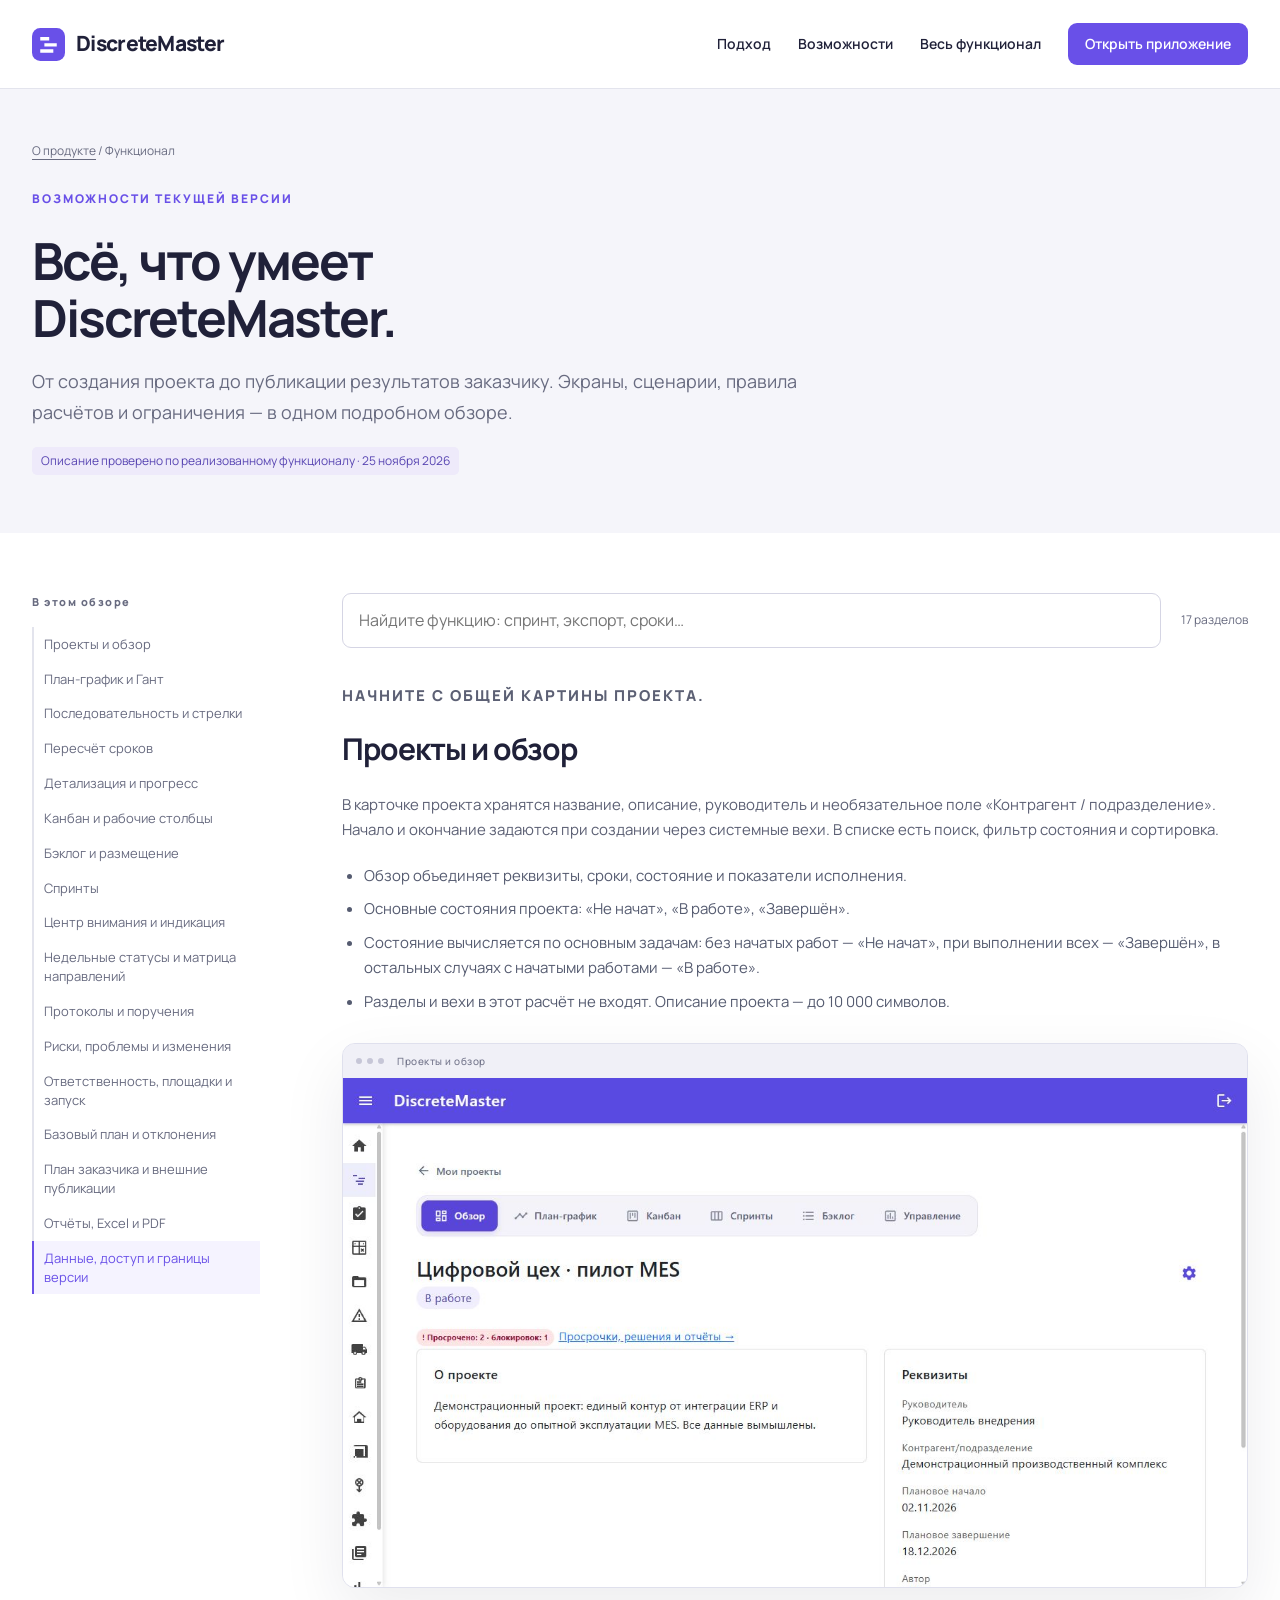
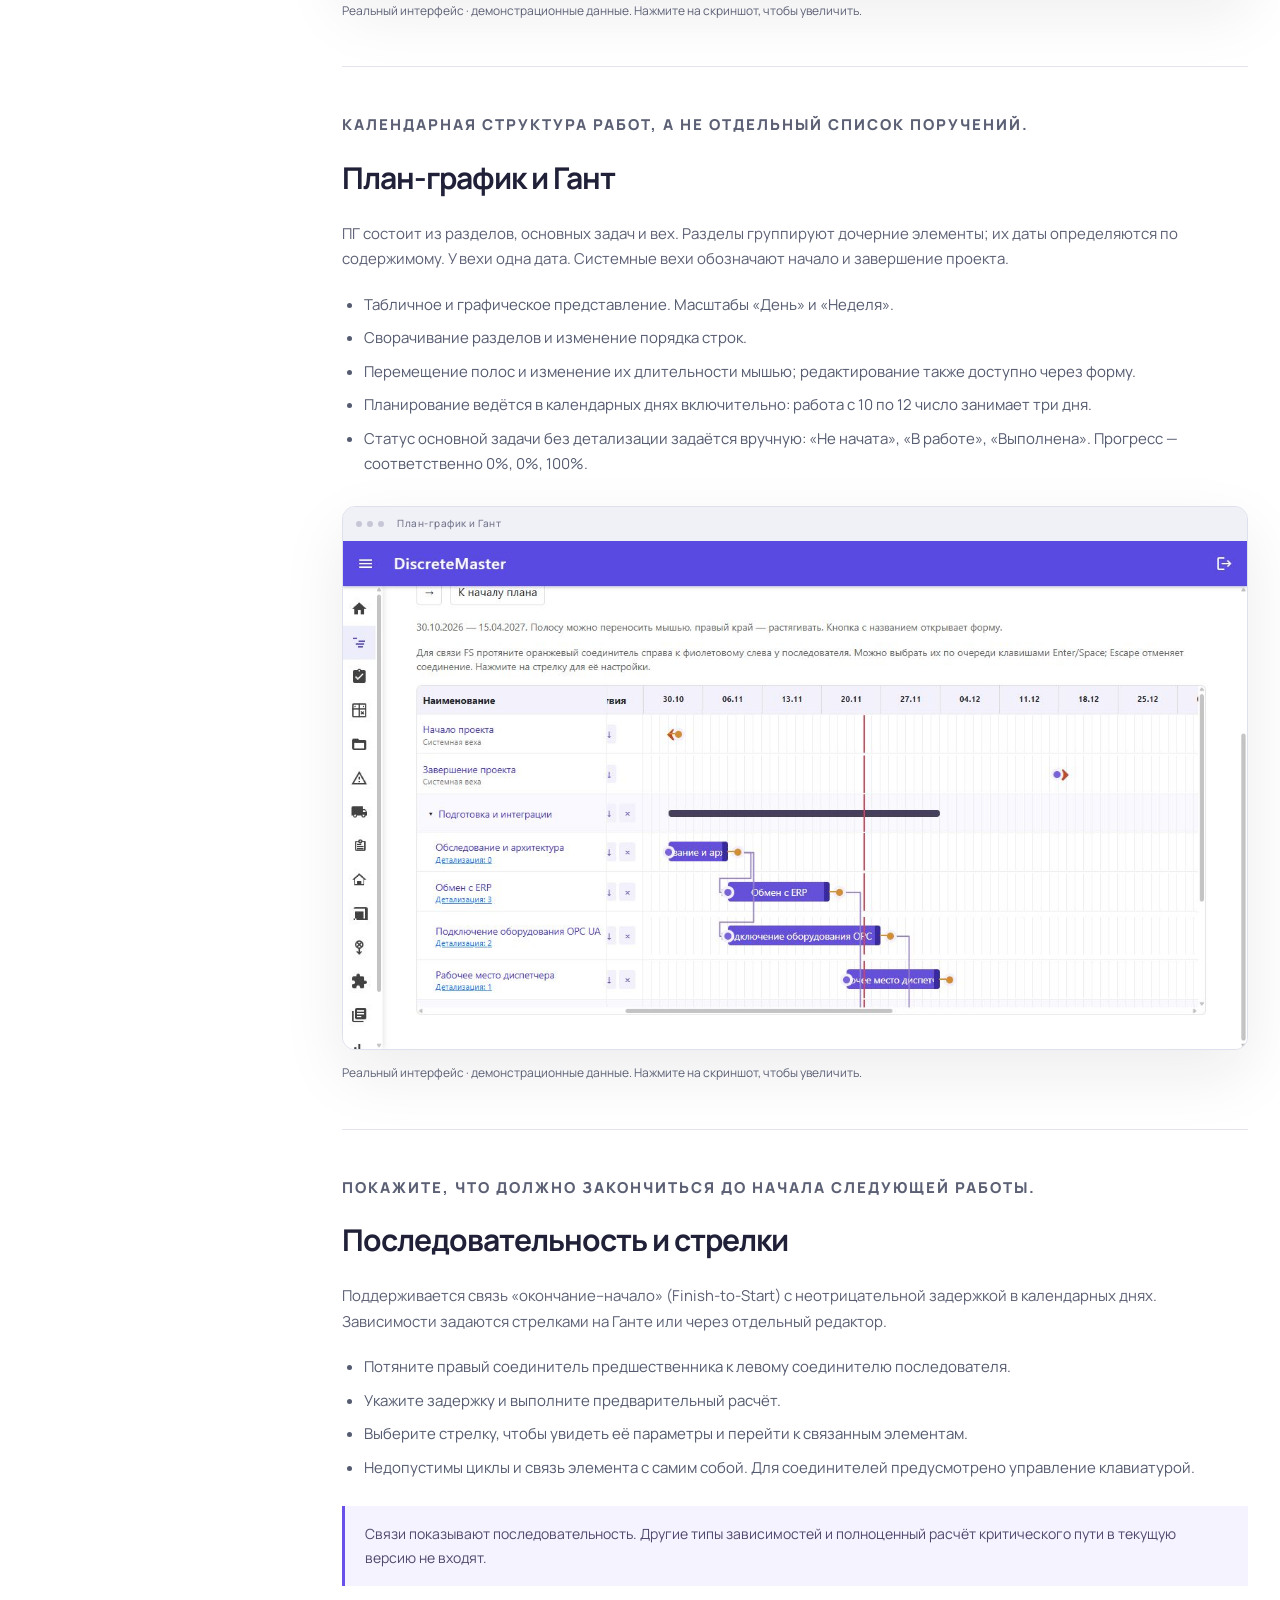
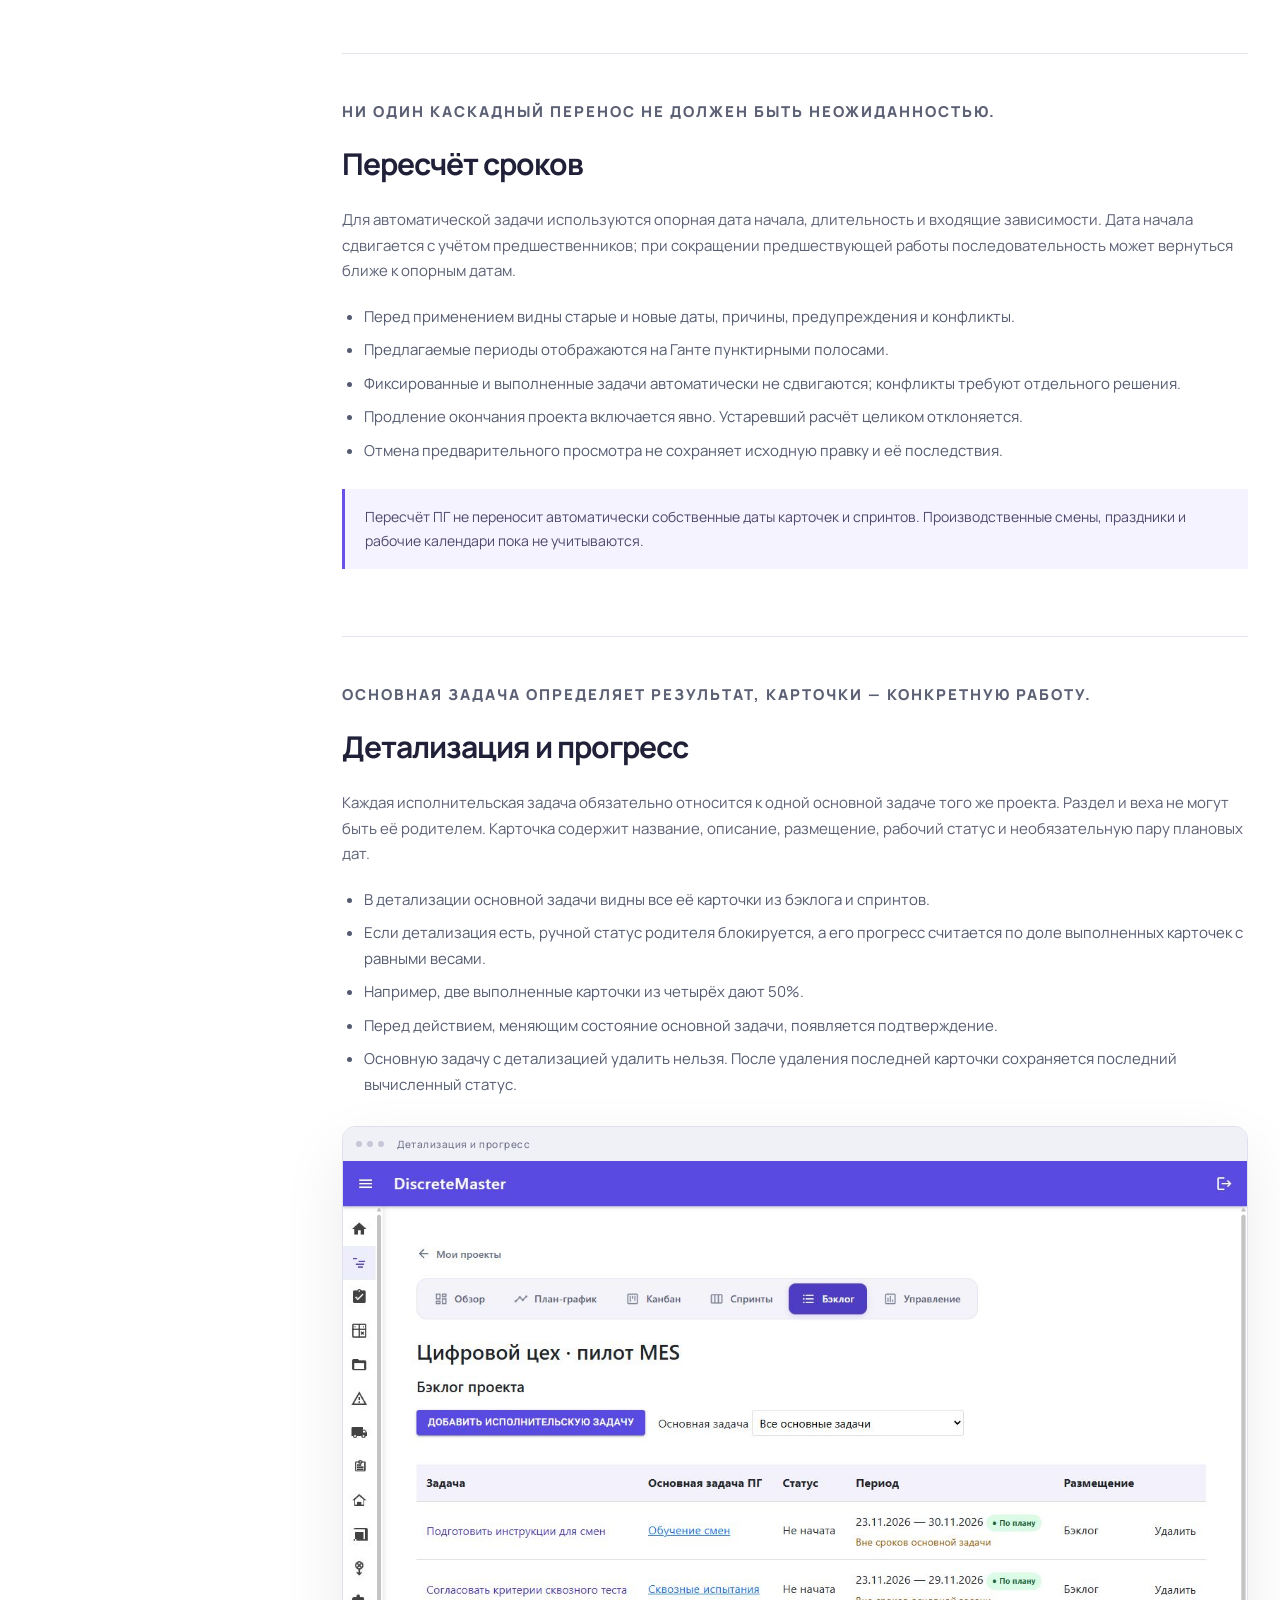
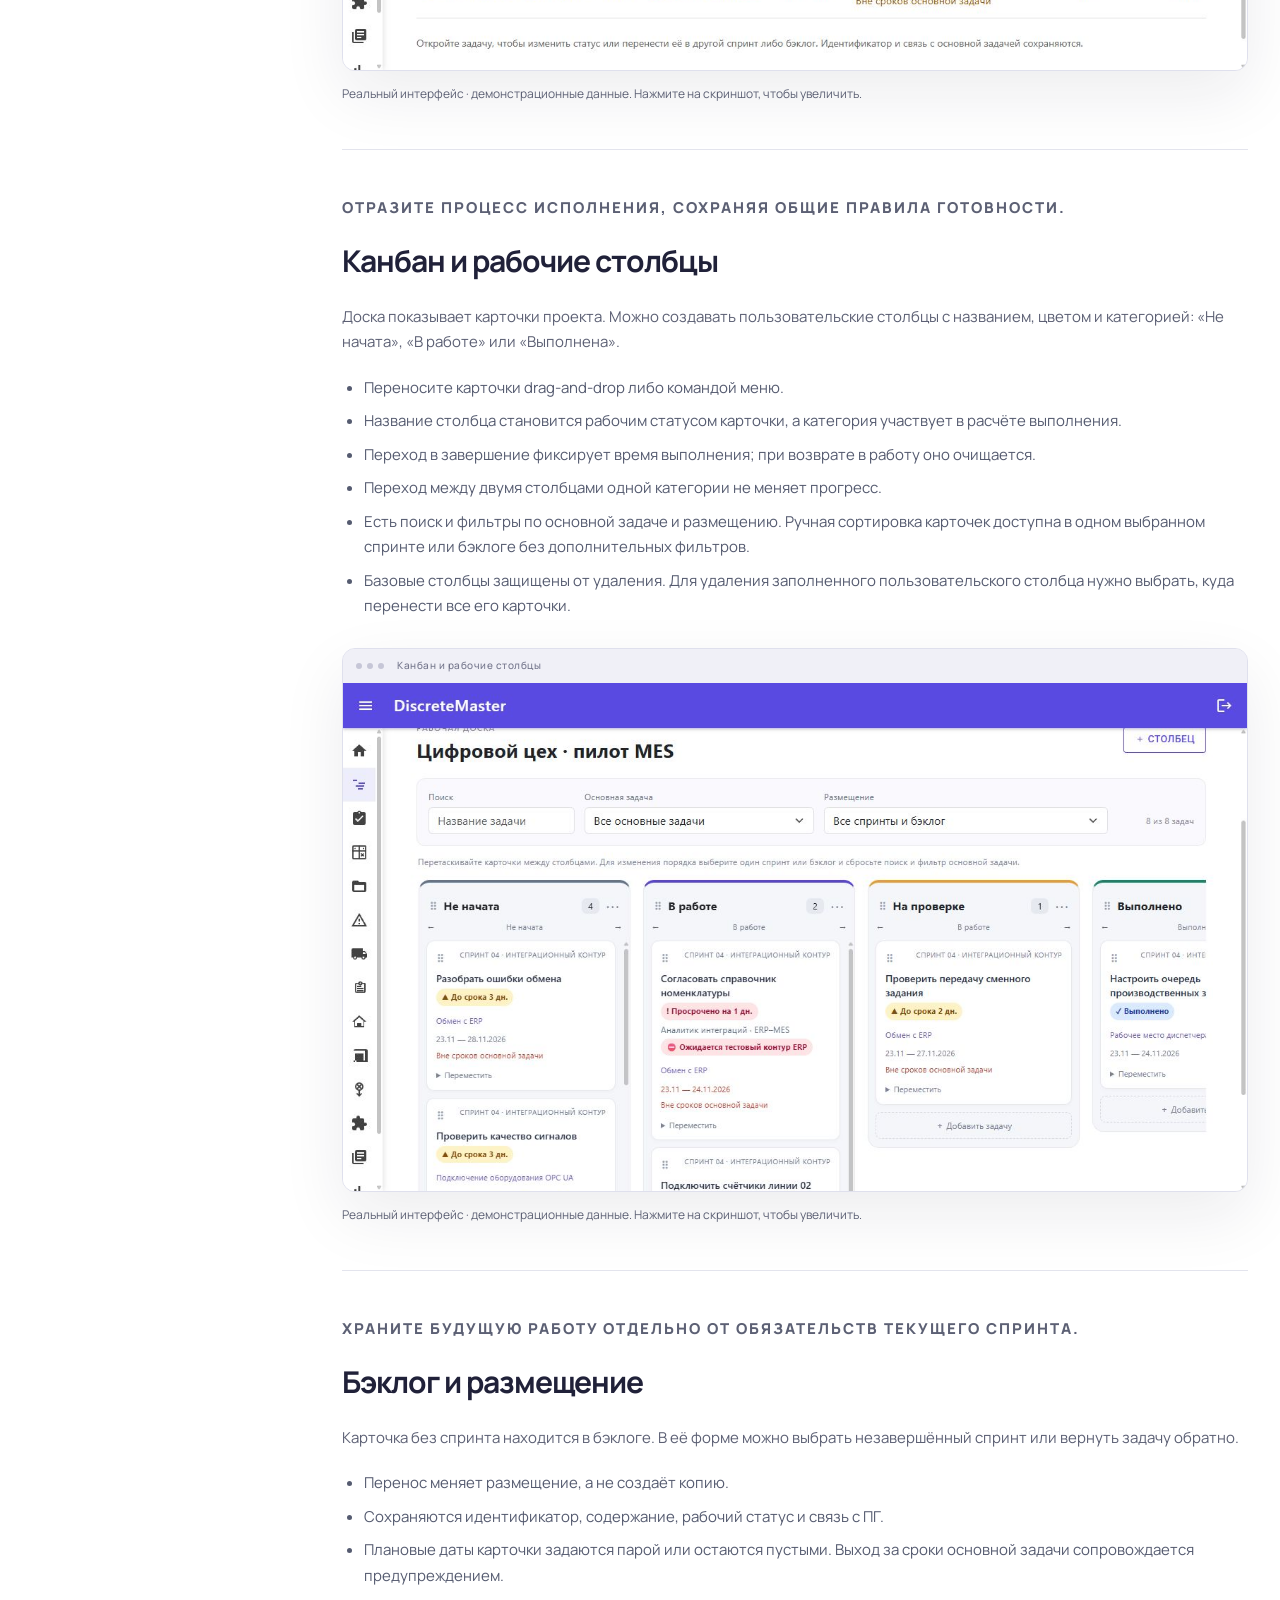
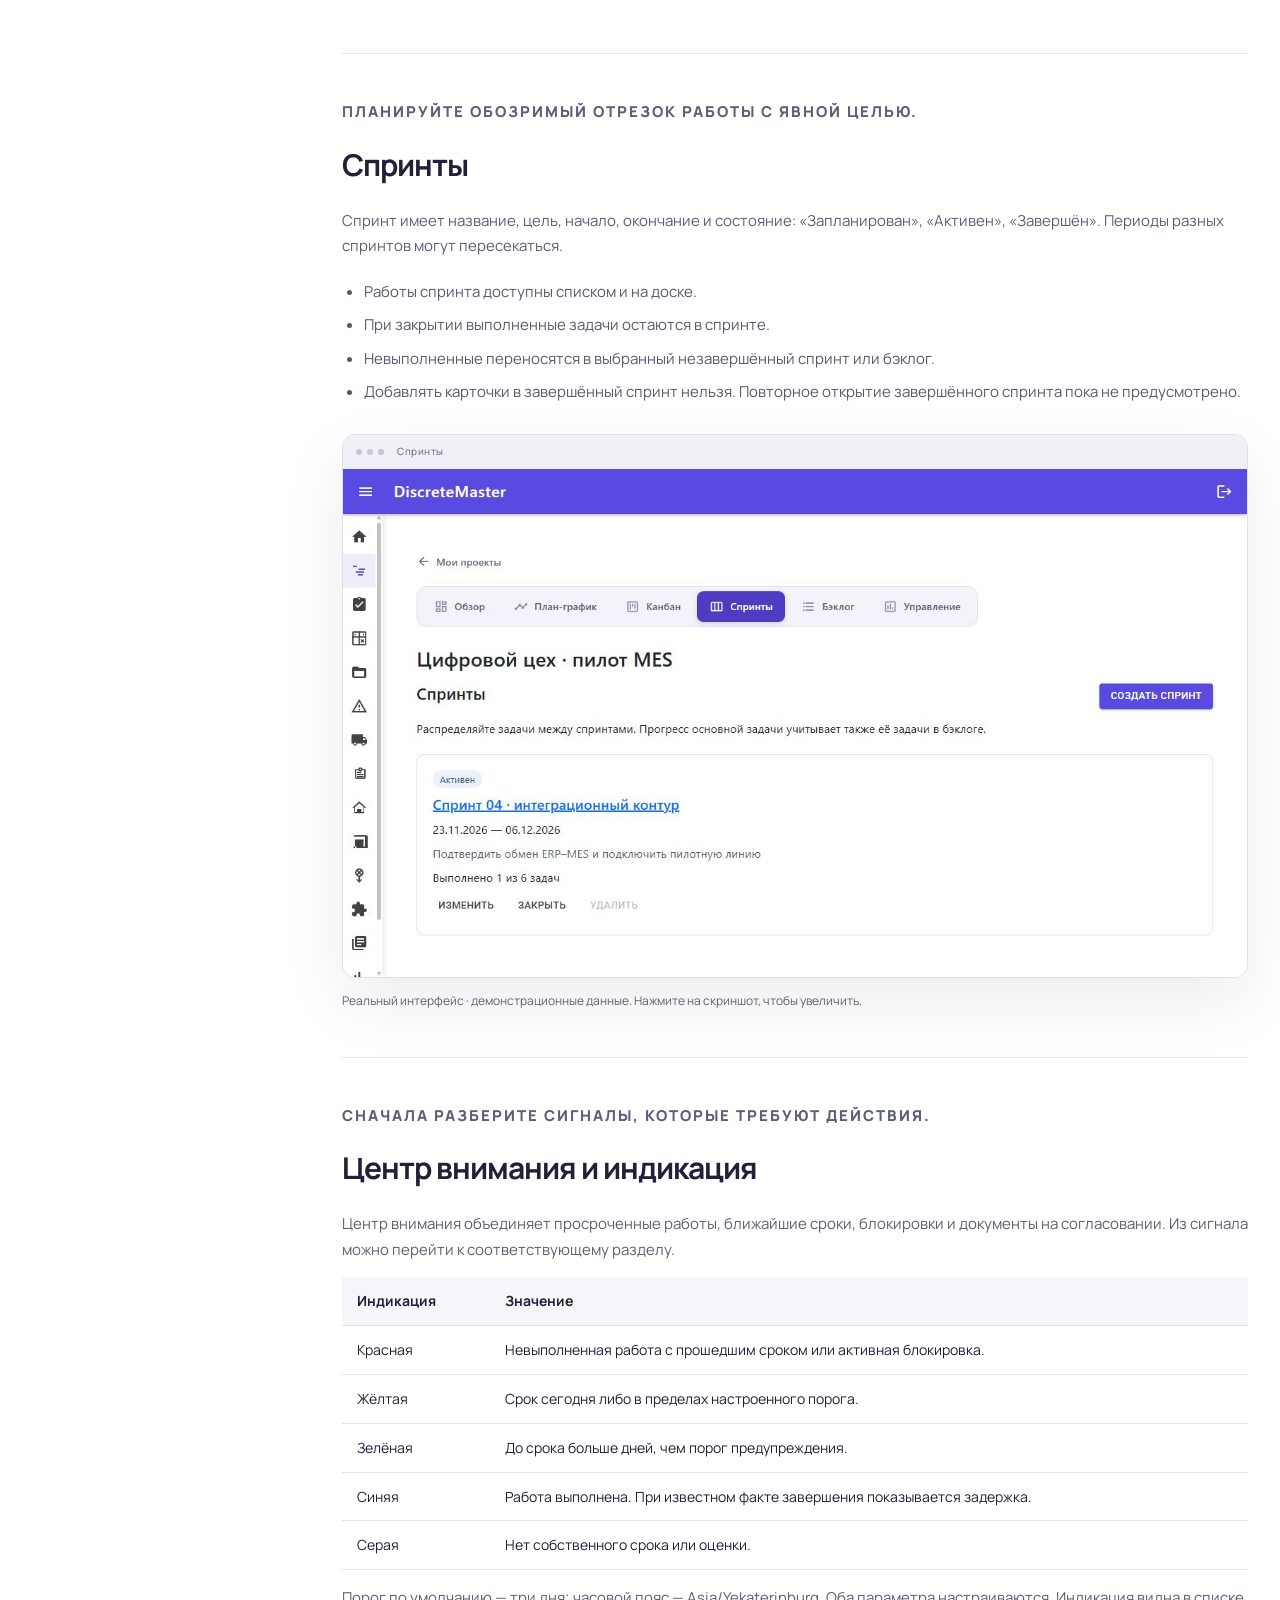
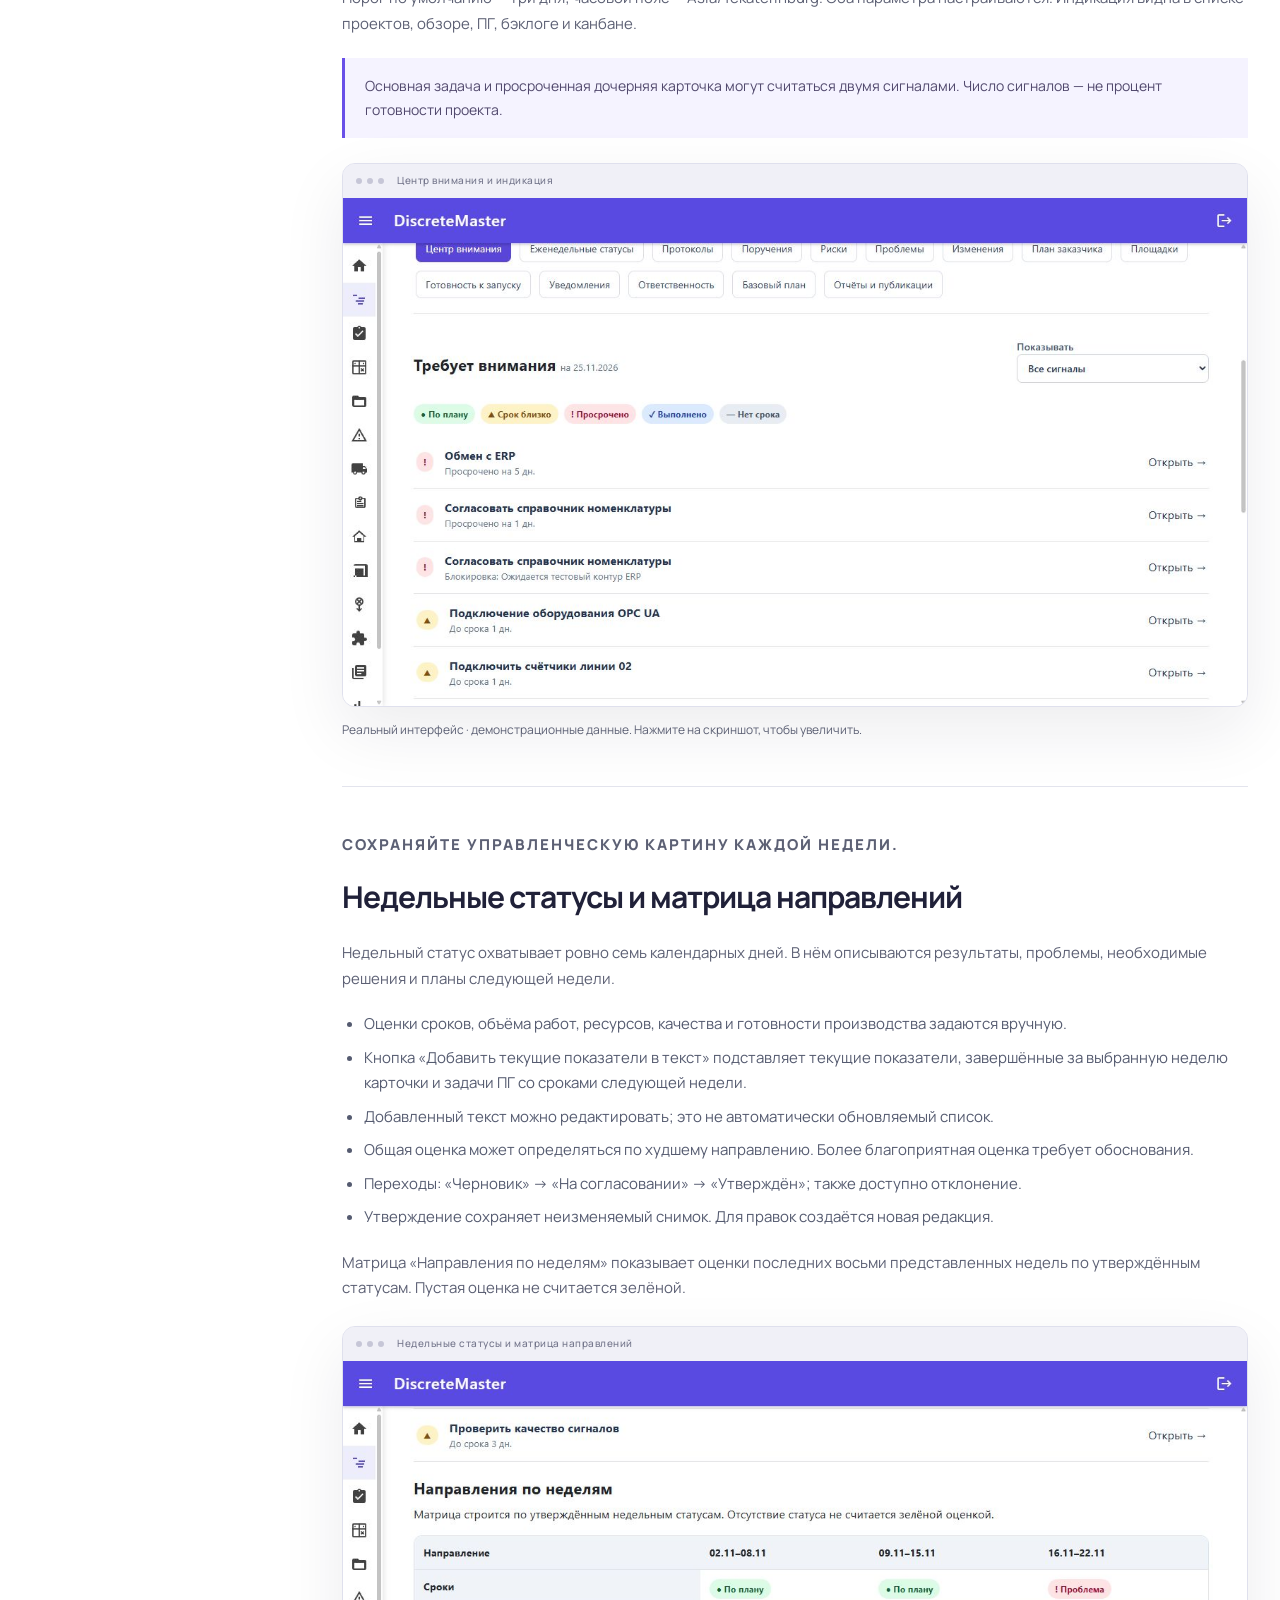
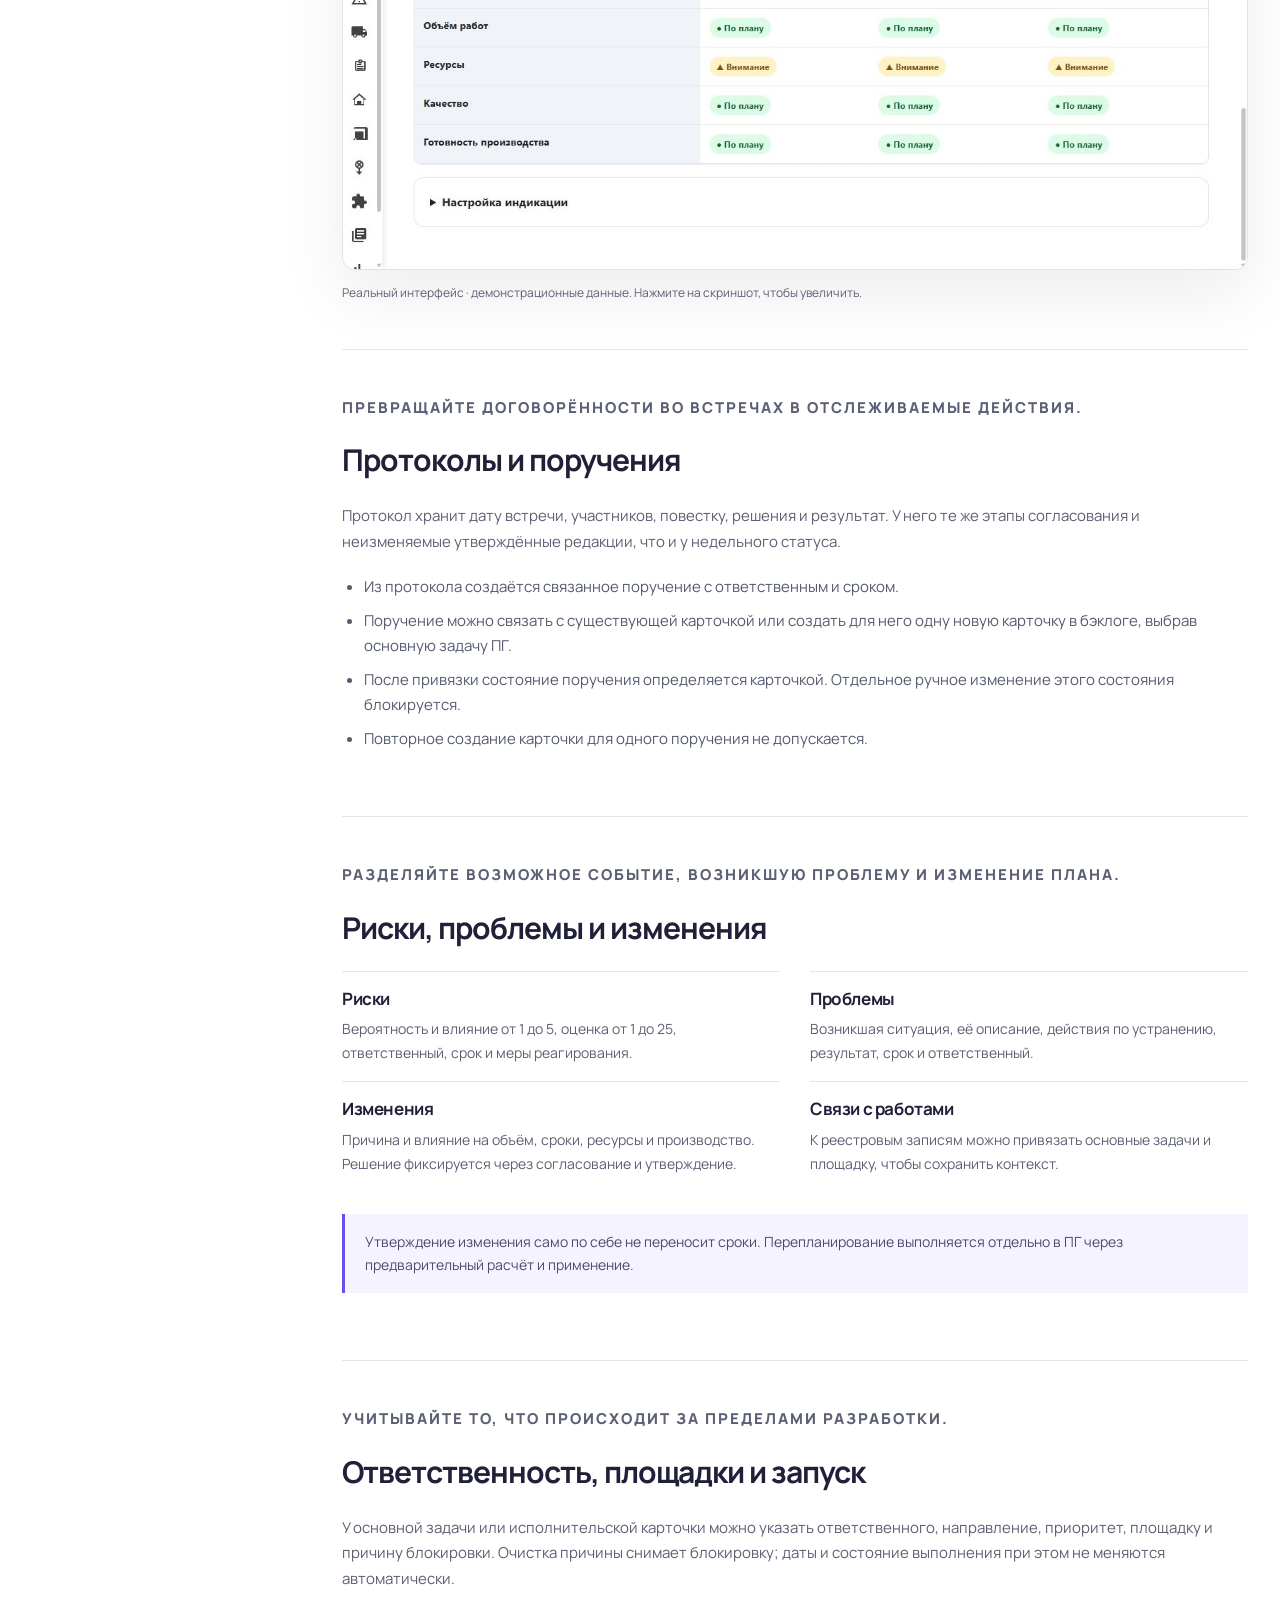
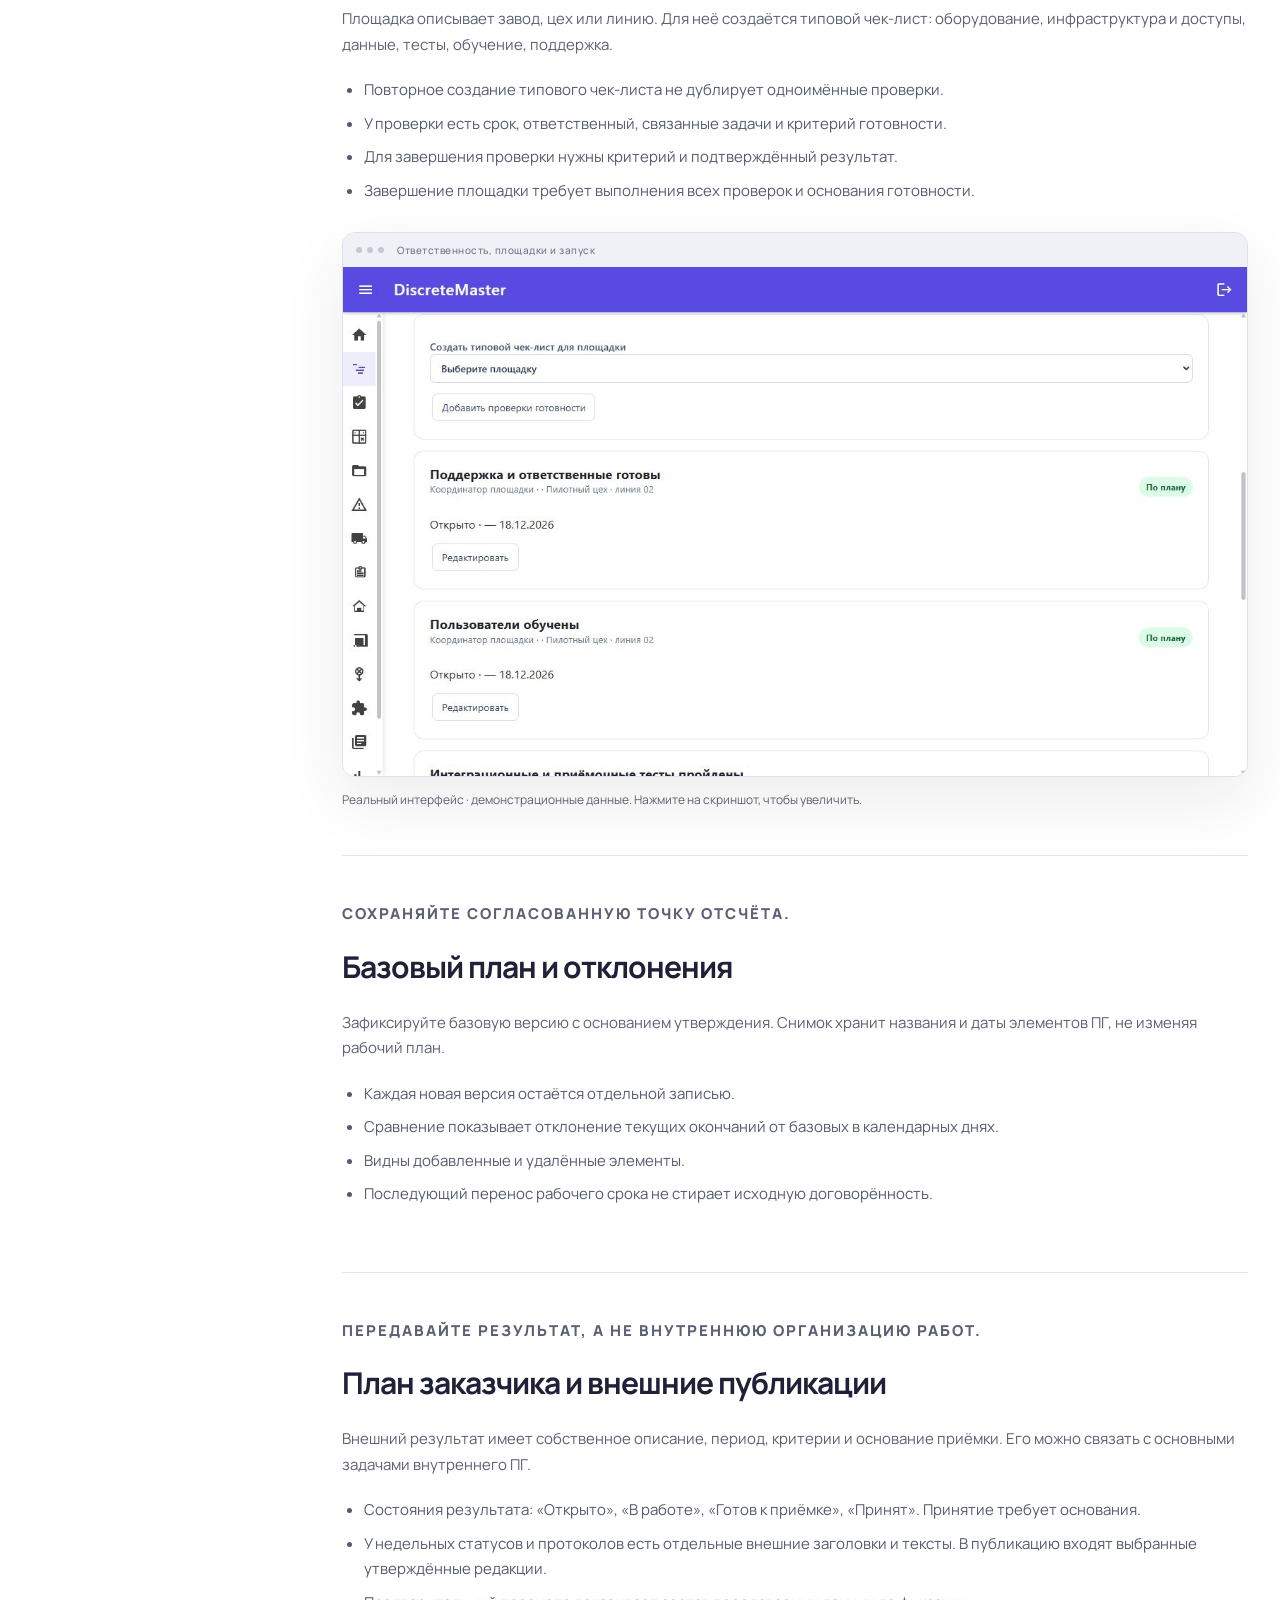
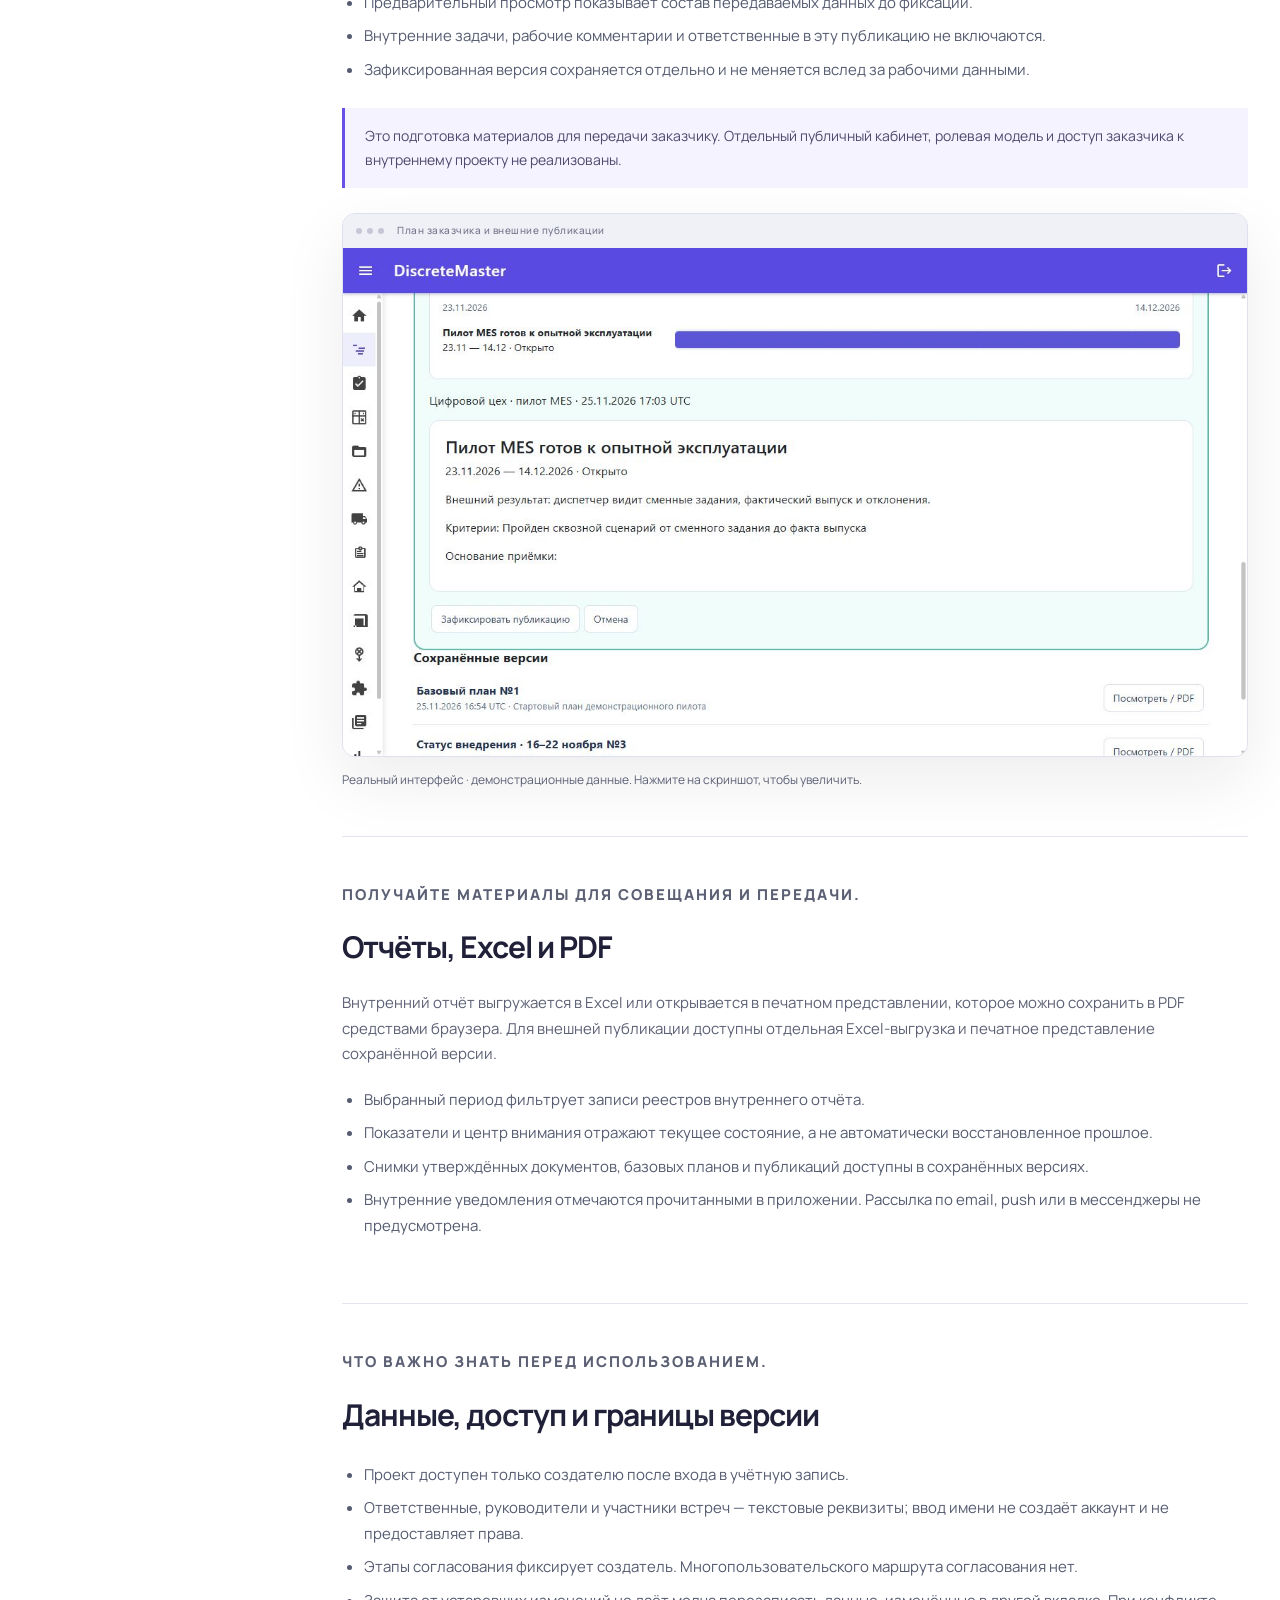
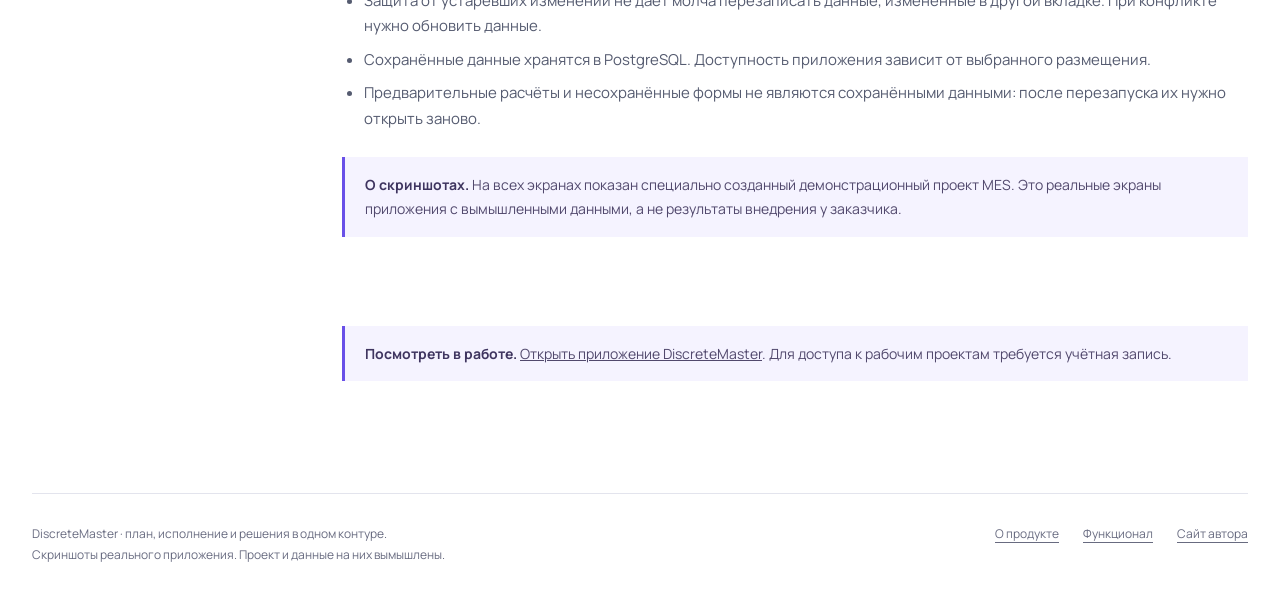
==== discretemaster/functionality.html @ a1c47c8b "Add DiscreteMaster product website and complete feature guide" ====
<!doctype html><html lang="ru"><head><meta charset="utf-8"><meta name="viewport" content="width=device-width,initial-scale=1"><meta name="theme-color" content="#17172c"><title>Весь функционал DiscreteMaster — подробный обзор</title><meta name="description" content="Подробное описание план-графика, канбана, спринтов, статусов, рисков, готовности производства и внешних публикаций. Реальные скриншоты и правила текущей версии."><link rel="canonical" href="https://maxmakarov01.github.io/resume/discretemaster/functionality.html"><meta property="og:type" content="website"><meta property="og:title" content="Весь функционал DiscreteMaster — подробный обзор"><meta property="og:description" content="Подробное описание план-графика, канбана, спринтов, статусов, рисков, готовности производства и внешних публикаций. Реальные скриншоты и правила текущей версии."><meta property="og:image" content="https://maxmakarov01.github.io/resume/discretemaster/assets/screens/schedule.jpg"><link rel="icon" href="assets/favicon.svg" type="image/svg+xml"><link rel="stylesheet" href="assets/site.css"><script src="assets/site.js" defer></script></head><body><a class="skip" href="#main">Перейти к содержимому</a><header class="header wrap"><a class="brand" href="./" aria-label="DiscreteMaster — главная"><svg viewBox="0 0 48 48" aria-hidden="true"><rect width="48" height="48" rx="12" fill="#6950e8"/><path d="M12 13h13v5H12zm6 9h18v5H18zm-6 9h19v5H12z" fill="white"/></svg>DiscreteMaster</a><button class="menu-toggle" aria-expanded="false" aria-controls="main-nav" type="button">Меню</button><nav id="main-nav" class="nav" aria-label="Основная навигация"><a href="./#approach">Подход</a><a href="./#features">Возможности</a><a href="functionality.html" aria-current="page">Весь функционал</a><a class="button small" href="https://discretemaster.onrender.com/projects" target="_blank" rel="noopener">Открыть приложение</a></nav></header><main id="main"><section class="docs-intro"><div class="wrap"><div class="breadcrumbs"><a href="./">О продукте</a> / Функционал</div><p class="eyebrow">Возможности текущей версии</p><h1>Всё, что умеет<br>DiscreteMaster.</h1><p class="lead">От создания проекта до публикации результатов заказчику. Экраны, сценарии, правила расчётов и ограничения — в одном подробном обзоре.</p><span class="badge">Описание проверено по реализованному функционалу · 25 ноября 2026</span></div></section><div class="wrap docs-layout"><aside class="toc" aria-label="Содержание"><p>В этом обзоре</p><a href="#projects">Проекты и обзор</a><a href="#planning">План-график и Гант</a><a href="#dependencies">Последовательность и стрелки</a><a href="#recalculation">Пересчёт сроков</a><a href="#tasks">Детализация и прогресс</a><a href="#kanban">Канбан и рабочие столбцы</a><a href="#backlog">Бэклог и размещение</a><a href="#sprints">Спринты</a><a href="#attention">Центр внимания и индикация</a><a href="#weekly">Недельные статусы и матрица направлений</a><a href="#meetings">Протоколы и поручения</a><a href="#registers">Риски, проблемы и изменения</a><a href="#readiness">Ответственность, площадки и запуск</a><a href="#baseline">Базовый план и отклонения</a><a href="#customer">План заказчика и внешние публикации</a><a href="#reports">Отчёты, Excel и PDF</a><a href="#access">Данные, доступ и границы версии</a></aside><div class="docs-content"><div class="docs-tools"><label for="feature-search" class="skip">Поиск по функционалу</label><input id="feature-search" type="search" placeholder="Найдите функцию: спринт, экспорт, сроки…" aria-label="Поиск по функционалу"><output id="feature-count" aria-live="polite">17 разделов</output></div><div class="no-results" hidden><h2>Ничего не найдено</h2><p>Попробуйте другое слово или покажите все разделы.</p><button class="button" data-reset-search type="button">Сбросить поиск</button></div><section class="module" id="projects"><p class="eyebrow">Начните с общей картины проекта.</p><h2>Проекты и обзор</h2><p>В карточке проекта хранятся название, описание, руководитель и необязательное поле «Контрагент / подразделение». Начало и окончание задаются при создании через системные вехи. В списке есть поиск, фильтр состояния и сортировка.</p><ul><li>Обзор объединяет реквизиты, сроки, состояние и показатели исполнения.</li><li>Основные состояния проекта: «Не начат», «В работе», «Завершён».</li><li>Состояние вычисляется по основным задачам: без начатых работ — «Не начат», при выполнении всех — «Завершён», в остальных случаях с начатыми работами — «В работе».</li><li>Разделы и вехи в этот расчёт не входят. Описание проекта — до 10 000 символов.</li></ul><figure class="screen-frame"><div class="screen-bar" aria-hidden="true"><span></span><span></span><span></span><b>Проекты и обзор</b></div><button type="button" data-lightbox aria-label="Увеличить: Проекты и обзор"><img src="assets/screens/overview.jpg" alt="Проекты и обзор" width="1280" height="720" loading="lazy"></button></figure><p class="caption">Реальный интерфейс · демонстрационные данные. Нажмите на скриншот, чтобы увеличить.</p></section><section class="module" id="planning"><p class="eyebrow">Календарная структура работ, а не отдельный список поручений.</p><h2>План-график и Гант</h2><p>ПГ состоит из разделов, основных задач и вех. Разделы группируют дочерние элементы; их даты определяются по содержимому. У вехи одна дата. Системные вехи обозначают начало и завершение проекта.</p><ul><li>Табличное и графическое представление. Масштабы «День» и «Неделя».</li><li>Сворачивание разделов и изменение порядка строк.</li><li>Перемещение полос и изменение их длительности мышью; редактирование также доступно через форму.</li><li>Планирование ведётся в календарных днях включительно: работа с 10 по 12 число занимает три дня.</li><li>Статус основной задачи без детализации задаётся вручную: «Не начата», «В работе», «Выполнена». Прогресс — соответственно 0%, 0%, 100%.</li></ul><figure class="screen-frame"><div class="screen-bar" aria-hidden="true"><span></span><span></span><span></span><b>План-график и Гант</b></div><button type="button" data-lightbox aria-label="Увеличить: План-график и Гант"><img src="assets/screens/schedule.jpg" alt="План-график и Гант" width="1280" height="720" loading="lazy"></button></figure><p class="caption">Реальный интерфейс · демонстрационные данные. Нажмите на скриншот, чтобы увеличить.</p></section><section class="module" id="dependencies"><p class="eyebrow">Покажите, что должно закончиться до начала следующей работы.</p><h2>Последовательность и стрелки</h2><p>Поддерживается связь «окончание–начало» (Finish-to-Start) с неотрицательной задержкой в календарных днях. Зависимости задаются стрелками на Ганте или через отдельный редактор.</p><ul><li>Потяните правый соединитель предшественника к левому соединителю последователя.</li><li>Укажите задержку и выполните предварительный расчёт.</li><li>Выберите стрелку, чтобы увидеть её параметры и перейти к связанным элементам.</li><li>Недопустимы циклы и связь элемента с самим собой. Для соединителей предусмотрено управление клавиатурой.</li></ul><div class="note">Связи показывают последовательность. Другие типы зависимостей и полноценный расчёт критического пути в текущую версию не входят.</div></section><section class="module" id="recalculation"><p class="eyebrow">Ни один каскадный перенос не должен быть неожиданностью.</p><h2>Пересчёт сроков</h2><p>Для автоматической задачи используются опорная дата начала, длительность и входящие зависимости. Дата начала сдвигается с учётом предшественников; при сокращении предшествующей работы последовательность может вернуться ближе к опорным датам.</p><ul><li>Перед применением видны старые и новые даты, причины, предупреждения и конфликты.</li><li>Предлагаемые периоды отображаются на Ганте пунктирными полосами.</li><li>Фиксированные и выполненные задачи автоматически не сдвигаются; конфликты требуют отдельного решения.</li><li>Продление окончания проекта включается явно. Устаревший расчёт целиком отклоняется.</li><li>Отмена предварительного просмотра не сохраняет исходную правку и её последствия.</li></ul><div class="note">Пересчёт ПГ не переносит автоматически собственные даты карточек и спринтов. Производственные смены, праздники и рабочие календари пока не учитываются.</div></section><section class="module" id="tasks"><p class="eyebrow">Основная задача определяет результат, карточки — конкретную работу.</p><h2>Детализация и прогресс</h2><p>Каждая исполнительская задача обязательно относится к одной основной задаче того же проекта. Раздел и веха не могут быть её родителем. Карточка содержит название, описание, размещение, рабочий статус и необязательную пару плановых дат.</p><ul><li>В детализации основной задачи видны все её карточки из бэклога и спринтов.</li><li>Если детализация есть, ручной статус родителя блокируется, а его прогресс считается по доле выполненных карточек с равными весами.</li><li>Например, две выполненные карточки из четырёх дают 50%.</li><li>Перед действием, меняющим состояние основной задачи, появляется подтверждение.</li><li>Основную задачу с детализацией удалить нельзя. После удаления последней карточки сохраняется последний вычисленный статус.</li></ul><figure class="screen-frame"><div class="screen-bar" aria-hidden="true"><span></span><span></span><span></span><b>Детализация и прогресс</b></div><button type="button" data-lightbox aria-label="Увеличить: Детализация и прогресс"><img src="assets/screens/backlog.jpg" alt="Детализация и прогресс" width="1280" height="720" loading="lazy"></button></figure><p class="caption">Реальный интерфейс · демонстрационные данные. Нажмите на скриншот, чтобы увеличить.</p></section><section class="module" id="kanban"><p class="eyebrow">Отразите процесс исполнения, сохраняя общие правила готовности.</p><h2>Канбан и рабочие столбцы</h2><p>Доска показывает карточки проекта. Можно создавать пользовательские столбцы с названием, цветом и категорией: «Не начата», «В работе» или «Выполнена».</p><ul><li>Переносите карточки drag-and-drop либо командой меню.</li><li>Название столбца становится рабочим статусом карточки, а категория участвует в расчёте выполнения.</li><li>Переход в завершение фиксирует время выполнения; при возврате в работу оно очищается.</li><li>Переход между двумя столбцами одной категории не меняет прогресс.</li><li>Есть поиск и фильтры по основной задаче и размещению. Ручная сортировка карточек доступна в одном выбранном спринте или бэклоге без дополнительных фильтров.</li><li>Базовые столбцы защищены от удаления. Для удаления заполненного пользовательского столбца нужно выбрать, куда перенести все его карточки.</li></ul><figure class="screen-frame"><div class="screen-bar" aria-hidden="true"><span></span><span></span><span></span><b>Канбан и рабочие столбцы</b></div><button type="button" data-lightbox aria-label="Увеличить: Канбан и рабочие столбцы"><img src="assets/screens/kanban.jpg" alt="Канбан и рабочие столбцы" width="1280" height="720" loading="lazy"></button></figure><p class="caption">Реальный интерфейс · демонстрационные данные. Нажмите на скриншот, чтобы увеличить.</p></section><section class="module" id="backlog"><p class="eyebrow">Храните будущую работу отдельно от обязательств текущего спринта.</p><h2>Бэклог и размещение</h2><p>Карточка без спринта находится в бэклоге. В её форме можно выбрать незавершённый спринт или вернуть задачу обратно.</p><ul><li>Перенос меняет размещение, а не создаёт копию.</li><li>Сохраняются идентификатор, содержание, рабочий статус и связь с ПГ.</li><li>Плановые даты карточки задаются парой или остаются пустыми. Выход за сроки основной задачи сопровождается предупреждением.</li></ul></section><section class="module" id="sprints"><p class="eyebrow">Планируйте обозримый отрезок работы с явной целью.</p><h2>Спринты</h2><p>Спринт имеет название, цель, начало, окончание и состояние: «Запланирован», «Активен», «Завершён». Периоды разных спринтов могут пересекаться.</p><ul><li>Работы спринта доступны списком и на доске.</li><li>При закрытии выполненные задачи остаются в спринте.</li><li>Невыполненные переносятся в выбранный незавершённый спринт или бэклог.</li><li>Добавлять карточки в завершённый спринт нельзя. Повторное открытие завершённого спринта пока не предусмотрено.</li></ul><figure class="screen-frame"><div class="screen-bar" aria-hidden="true"><span></span><span></span><span></span><b>Спринты</b></div><button type="button" data-lightbox aria-label="Увеличить: Спринты"><img src="assets/screens/sprints.jpg" alt="Спринты" width="1280" height="720" loading="lazy"></button></figure><p class="caption">Реальный интерфейс · демонстрационные данные. Нажмите на скриншот, чтобы увеличить.</p></section><section class="module" id="attention"><p class="eyebrow">Сначала разберите сигналы, которые требуют действия.</p><h2>Центр внимания и индикация</h2><p>Центр внимания объединяет просроченные работы, ближайшие сроки, блокировки и документы на согласовании. Из сигнала можно перейти к соответствующему разделу.</p><table class="legend-table"><thead><tr><th>Индикация</th><th>Значение</th></tr></thead><tbody><tr><td>Красная</td><td>Невыполненная работа с прошедшим сроком или активная блокировка.</td></tr><tr><td>Жёлтая</td><td>Срок сегодня либо в пределах настроенного порога.</td></tr><tr><td>Зелёная</td><td>До срока больше дней, чем порог предупреждения.</td></tr><tr><td>Синяя</td><td>Работа выполнена. При известном факте завершения показывается задержка.</td></tr><tr><td>Серая</td><td>Нет собственного срока или оценки.</td></tr></tbody></table><p>Порог по умолчанию — три дня; часовой пояс — Asia/Yekaterinburg. Оба параметра настраиваются. Индикация видна в списке проектов, обзоре, ПГ, бэклоге и канбане.</p><div class="note">Основная задача и просроченная дочерняя карточка могут считаться двумя сигналами. Число сигналов — не процент готовности проекта.</div><figure class="screen-frame"><div class="screen-bar" aria-hidden="true"><span></span><span></span><span></span><b>Центр внимания и индикация</b></div><button type="button" data-lightbox aria-label="Увеличить: Центр внимания и индикация"><img src="assets/screens/control.jpg" alt="Центр внимания и индикация" width="1280" height="720" loading="lazy"></button></figure><p class="caption">Реальный интерфейс · демонстрационные данные. Нажмите на скриншот, чтобы увеличить.</p></section><section class="module" id="weekly"><p class="eyebrow">Сохраняйте управленческую картину каждой недели.</p><h2>Недельные статусы и матрица направлений</h2><p>Недельный статус охватывает ровно семь календарных дней. В нём описываются результаты, проблемы, необходимые решения и планы следующей недели.</p><ul><li>Оценки сроков, объёма работ, ресурсов, качества и готовности производства задаются вручную.</li><li>Кнопка «Добавить текущие показатели в текст» подставляет текущие показатели, завершённые за выбранную неделю карточки и задачи ПГ со сроками следующей недели.</li><li>Добавленный текст можно редактировать; это не автоматически обновляемый список.</li><li>Общая оценка может определяться по худшему направлению. Более благоприятная оценка требует обоснования.</li><li>Переходы: «Черновик» → «На согласовании» → «Утверждён»; также доступно отклонение.</li><li>Утверждение сохраняет неизменяемый снимок. Для правок создаётся новая редакция.</li></ul><p>Матрица «Направления по неделям» показывает оценки последних восьми представленных недель по утверждённым статусам. Пустая оценка не считается зелёной.</p><figure class="screen-frame"><div class="screen-bar" aria-hidden="true"><span></span><span></span><span></span><b>Недельные статусы и матрица направлений</b></div><button type="button" data-lightbox aria-label="Увеличить: Недельные статусы и матрица направлений"><img src="assets/screens/weekly.jpg" alt="Недельные статусы и матрица направлений" width="1280" height="720" loading="lazy"></button></figure><p class="caption">Реальный интерфейс · демонстрационные данные. Нажмите на скриншот, чтобы увеличить.</p></section><section class="module" id="meetings"><p class="eyebrow">Превращайте договорённости во встречах в отслеживаемые действия.</p><h2>Протоколы и поручения</h2><p>Протокол хранит дату встречи, участников, повестку, решения и результат. У него те же этапы согласования и неизменяемые утверждённые редакции, что и у недельного статуса.</p><ul><li>Из протокола создаётся связанное поручение с ответственным и сроком.</li><li>Поручение можно связать с существующей карточкой или создать для него одну новую карточку в бэклоге, выбрав основную задачу ПГ.</li><li>После привязки состояние поручения определяется карточкой. Отдельное ручное изменение этого состояния блокируется.</li><li>Повторное создание карточки для одного поручения не допускается.</li></ul></section><section class="module" id="registers"><p class="eyebrow">Разделяйте возможное событие, возникшую проблему и изменение плана.</p><h2>Риски, проблемы и изменения</h2><div class="module-grid"><div><h3>Риски</h3><p>Вероятность и влияние от 1 до 5, оценка от 1 до 25, ответственный, срок и меры реагирования.</p></div><div><h3>Проблемы</h3><p>Возникшая ситуация, её описание, действия по устранению, результат, срок и ответственный.</p></div><div><h3>Изменения</h3><p>Причина и влияние на объём, сроки, ресурсы и производство. Решение фиксируется через согласование и утверждение.</p></div><div><h3>Связи с работами</h3><p>К реестровым записям можно привязать основные задачи и площадку, чтобы сохранить контекст.</p></div></div><div class="note">Утверждение изменения само по себе не переносит сроки. Перепланирование выполняется отдельно в ПГ через предварительный расчёт и применение.</div></section><section class="module" id="readiness"><p class="eyebrow">Учитывайте то, что происходит за пределами разработки.</p><h2>Ответственность, площадки и запуск</h2><p>У основной задачи или исполнительской карточки можно указать ответственного, направление, приоритет, площадку и причину блокировки. Очистка причины снимает блокировку; даты и состояние выполнения при этом не меняются автоматически.</p><p>Площадка описывает завод, цех или линию. Для неё создаётся типовой чек-лист: оборудование, инфраструктура и доступы, данные, тесты, обучение, поддержка.</p><ul><li>Повторное создание типового чек-листа не дублирует одноимённые проверки.</li><li>У проверки есть срок, ответственный, связанные задачи и критерий готовности.</li><li>Для завершения проверки нужны критерий и подтверждённый результат.</li><li>Завершение площадки требует выполнения всех проверок и основания готовности.</li></ul><figure class="screen-frame"><div class="screen-bar" aria-hidden="true"><span></span><span></span><span></span><b>Ответственность, площадки и запуск</b></div><button type="button" data-lightbox aria-label="Увеличить: Ответственность, площадки и запуск"><img src="assets/screens/readiness.jpg" alt="Ответственность, площадки и запуск" width="1280" height="720" loading="lazy"></button></figure><p class="caption">Реальный интерфейс · демонстрационные данные. Нажмите на скриншот, чтобы увеличить.</p></section><section class="module" id="baseline"><p class="eyebrow">Сохраняйте согласованную точку отсчёта.</p><h2>Базовый план и отклонения</h2><p>Зафиксируйте базовую версию с основанием утверждения. Снимок хранит названия и даты элементов ПГ, не изменяя рабочий план.</p><ul><li>Каждая новая версия остаётся отдельной записью.</li><li>Сравнение показывает отклонение текущих окончаний от базовых в календарных днях.</li><li>Видны добавленные и удалённые элементы.</li><li>Последующий перенос рабочего срока не стирает исходную договорённость.</li></ul></section><section class="module" id="customer"><p class="eyebrow">Передавайте результат, а не внутреннюю организацию работ.</p><h2>План заказчика и внешние публикации</h2><p>Внешний результат имеет собственное описание, период, критерии и основание приёмки. Его можно связать с основными задачами внутреннего ПГ.</p><ul><li>Состояния результата: «Открыто», «В работе», «Готов к приёмке», «Принят». Принятие требует основания.</li><li>У недельных статусов и протоколов есть отдельные внешние заголовки и тексты. В публикацию входят выбранные утверждённые редакции.</li><li>Предварительный просмотр показывает состав передаваемых данных до фиксации.</li><li>Внутренние задачи, рабочие комментарии и ответственные в эту публикацию не включаются.</li><li>Зафиксированная версия сохраняется отдельно и не меняется вслед за рабочими данными.</li></ul><div class="note">Это подготовка материалов для передачи заказчику. Отдельный публичный кабинет, ролевая модель и доступ заказчика к внутреннему проекту не реализованы.</div><figure class="screen-frame"><div class="screen-bar" aria-hidden="true"><span></span><span></span><span></span><b>План заказчика и внешние публикации</b></div><button type="button" data-lightbox aria-label="Увеличить: План заказчика и внешние публикации"><img src="assets/screens/external.jpg" alt="План заказчика и внешние публикации" width="1280" height="720" loading="lazy"></button></figure><p class="caption">Реальный интерфейс · демонстрационные данные. Нажмите на скриншот, чтобы увеличить.</p></section><section class="module" id="reports"><p class="eyebrow">Получайте материалы для совещания и передачи.</p><h2>Отчёты, Excel и PDF</h2><p>Внутренний отчёт выгружается в Excel или открывается в печатном представлении, которое можно сохранить в PDF средствами браузера. Для внешней публикации доступны отдельная Excel-выгрузка и печатное представление сохранённой версии.</p><ul><li>Выбранный период фильтрует записи реестров внутреннего отчёта.</li><li>Показатели и центр внимания отражают текущее состояние, а не автоматически восстановленное прошлое.</li><li>Снимки утверждённых документов, базовых планов и публикаций доступны в сохранённых версиях.</li><li>Внутренние уведомления отмечаются прочитанными в приложении. Рассылка по email, push или в мессенджеры не предусмотрена.</li></ul></section><section class="module" id="access"><p class="eyebrow">Что важно знать перед использованием.</p><h2>Данные, доступ и границы версии</h2><ul><li>Проект доступен только создателю после входа в учётную запись.</li><li>Ответственные, руководители и участники встреч — текстовые реквизиты; ввод имени не создаёт аккаунт и не предоставляет права.</li><li>Этапы согласования фиксирует создатель. Многопользовательского маршрута согласования нет.</li><li>Защита от устаревших изменений не даёт молча перезаписать данные, изменённые в другой вкладке. При конфликте нужно обновить данные.</li><li>Сохранённые данные хранятся в PostgreSQL. Доступность приложения зависит от выбранного размещения.</li><li>Предварительные расчёты и несохранённые формы не являются сохранёнными данными: после перезапуска их нужно открыть заново.</li></ul><div class="note"><strong>О скриншотах.</strong> На всех экранах показан специально созданный демонстрационный проект MES. Это реальные экраны приложения с вымышленными данными, а не результаты внедрения у заказчика.</div></section><div class="note"><strong>Посмотреть в работе.</strong> <a href="https://discretemaster.onrender.com/projects" target="_blank" rel="noopener">Открыть приложение DiscreteMaster</a>. Для доступа к рабочим проектам требуется учётная запись.</div></div></div></main><footer class="footer wrap"><div>DiscreteMaster · план, исполнение и решения в одном контуре.<br>Скриншоты реального приложения. Проект и данные на них вымышлены.</div><div class="footer-links"><a href="./">О продукте</a><a href="functionality.html">Функционал</a><a href="../">Сайт автора</a></div></footer><dialog class="lightbox" aria-label="Увеличенный скриншот"><button type="button" class="lightbox-close" aria-label="Закрыть скриншот">Закрыть</button><img alt=""><p class="lightbox-caption"></p></dialog></body></html>
---- discretemaster/assets/site.css ----
@import url('https://fonts.googleapis.com/css2?family=Manrope:wght@400;500;600;700;800&display=swap');
@media(min-width:761px){body .hero h1{font-size:clamp(43px,4.15vw,60px)}}
:root{--ink:#202139;--muted:#686b80;--purple:#6950e8;--line:#e3e4ed;--paper:#f5f5fa;--dark:#17172c;--lime:#d9f79b;--radius:20px}*{box-sizing:border-box}html{scroll-behavior:smooth;scroll-padding-top:100px}body{margin:0;color:var(--ink);background:#fff;font:16px/1.7 Manrope,'Segoe UI',sans-serif}button,input{font:inherit}a{color:inherit}img{display:block;max-width:100%;height:auto}button,a{-webkit-tap-highlight-color:transparent}button:focus-visible,a:focus-visible,input:focus-visible,summary:focus-visible{outline:3px solid #a695ff;outline-offset:5px}::selection{background:#dcd5ff}.wrap{width:min(1240px,calc(100% - 64px));margin:auto}.skip{position:fixed;top:-100px;left:20px;z-index:99;background:white;padding:12px}.skip:focus{top:10px}.header{height:88px;display:flex;align-items:center;justify-content:space-between;gap:24px}.brand{text-decoration:none;display:flex;align-items:center;gap:11px;font-size:21px;font-weight:800;letter-spacing:-.7px}.brand svg{width:33px;height:33px;flex:none}.nav{display:flex;align-items:center;gap:27px}.nav a{text-decoration:none;font-size:14px;font-weight:600}.nav a:hover,.text-link:hover{color:var(--purple)}.menu-toggle{display:none;border:1px solid var(--line);background:white;border-radius:9px;padding:7px 12px}.button{display:inline-flex;justify-content:center;align-items:center;gap:10px;min-height:49px;padding:12px 22px;border-radius:9px;border:1px solid transparent;background:var(--purple);color:white;text-decoration:none;font-weight:700;font-size:14px;transition:background .2s,transform .2s;cursor:pointer}.button:hover{background:#5538d6;transform:translateY(-2px)}.button.small{min-height:42px;padding:8px 16px}.button.light{background:white;color:var(--ink)}.button.outline{background:transparent;border-color:#57576f;color:white}.button.outline:hover{background:#292941}.button.ghost{background:transparent;color:var(--ink);border-color:var(--line)}.eyebrow{font-size:12px;font-weight:800;text-transform:uppercase;letter-spacing:2px;color:var(--purple);margin:0 0 22px}.hero{background:var(--dark);color:white;padding:68px 0 0;overflow:hidden}.hero .eyebrow{color:#c0b2ff}.hero-grid{display:grid;grid-template-columns:.9fr 1.1fr;gap:58px;align-items:center}.hero h1{font:400 clamp(46px,5.1vw,76px)/1.07 Georgia,serif;letter-spacing:-2.5px;margin:0 0 28px}.hero h1 em{color:#c7baff;font-style:normal}.hero-copy>p:not(.eyebrow){max-width:470px;color:#bdbed2;font-size:17px;line-height:1.8}.hero-actions{display:flex;gap:12px;flex-wrap:wrap;margin:30px 0 14px}.hero .fine{font-size:12px!important;color:#a5a5bc!important}.screen-frame{border:1px solid #dfe0ed;border-radius:13px;overflow:hidden;background:#f8f8fc;box-shadow:0 24px 65px #15153014;margin:0}.screen-frame button{display:block;padding:0;background:none;border:0;width:100%;cursor:zoom-in}.screen-bar{height:34px;display:flex;align-items:center;gap:5px;padding:0 13px;background:#f0f0f7;color:#73758b;font-size:10px;letter-spacing:.5px}.screen-bar span{width:6px;height:6px;border-radius:50%;background:#c6c6d7}.screen-bar b{font-weight:500;margin-left:8px}.hero-visual{position:relative;margin-right:-100px;padding:20px 0 38px}.hero-visual .screen-frame{width:790px;max-width:none;box-shadow:0 25px 90px #0006;border-color:#4a4765}.hero-visual img{width:100%}.floating-note{position:absolute;bottom:15px;left:-24px;padding:13px 20px;background:var(--lime);color:#252d1b;border-radius:11px;font-size:13px;font-weight:700;box-shadow:0 12px 35px #0002}.hero-strip{display:grid;grid-template-columns:repeat(4,1fr);border-top:1px solid #ffffff20;margin-top:62px}.hero-strip div{padding:24px 0;font-size:12px;color:#adadc6}.hero-strip strong{display:block;color:white;font-size:15px;font-weight:600;margin-bottom:4px}.section{padding:104px 0}.section.soft{background:var(--paper)}h2{font-size:clamp(30px,3.2vw,44px);letter-spacing:-1.5px;line-height:1.2;font-weight:700;margin:0 0 25px}h3{line-height:1.35;letter-spacing:-.4px}.lead{font-size:18px;color:var(--muted);max-width:690px}.section-top{display:flex;justify-content:space-between;gap:50px;align-items:end;margin-bottom:45px}.section-top h2{max-width:680px}.section-top .lead{max-width:430px;margin-bottom:0}.eyebrow+.section-top{margin-top:0}.outcome-list{display:grid;grid-template-columns:1fr 1fr;gap:0 60px}.outcome{padding:28px 0;border-top:1px solid var(--line)}.outcome .before{font-size:13px;color:var(--muted);margin:0 0 8px}.outcome h3{font-size:22px;margin:0 0 10px}.outcome p{color:var(--muted);font-size:15px;max-width:500px;margin:0}.split{display:grid;grid-template-columns:.78fr 1.22fr;gap:65px;align-items:center}.split.reverse{grid-template-columns:1.22fr .78fr}.split p{color:var(--muted)}.feature-list{padding:0;list-style:none;margin:25px 0}.feature-list li{position:relative;padding:11px 0 11px 24px;border-bottom:1px solid var(--line);font-size:14px}.feature-list li:before{content:'✓';position:absolute;left:0;color:var(--purple);font-weight:800}.text-link{font-size:14px;font-weight:700;text-underline-offset:5px}.caption{margin:13px 0 0;font-size:12px;color:var(--muted);line-height:1.7}.dark-section{background:var(--dark);color:white}.dark-section .lead,.dark-section .caption{color:#b2b3cb}.dark-section .eyebrow{color:#c0b2ff}.dark-section .screen-frame{border-color:#54516d}.kanban-heading{display:flex;justify-content:space-between;gap:30px;align-items:center;margin-bottom:36px}.kanban-heading h2{max-width:660px}.kanban-heading p{max-width:380px}.color-key{display:flex;gap:20px;flex-wrap:wrap;margin:26px 0}.color-key span{display:flex;align-items:center;gap:8px;font-size:13px}.color-key i{width:10px;height:10px;border-radius:3px;background:var(--c)}.annotation-grid{display:grid;grid-template-columns:repeat(3,1fr);gap:35px;margin-top:38px}.annotation-grid h3{font-size:18px;margin:0 0 10px}.annotation-grid p{margin:0;font-size:14px;color:var(--muted)}.workflow{display:grid;grid-template-columns:repeat(4,1fr);gap:30px;margin:45px 0 0}.workflow article{border-top:2px solid var(--purple);padding-top:20px}.workflow h3{font-size:19px;margin:0 0 12px}.workflow p{color:var(--muted);font-size:14px;margin:0}.workflow .step-label{font-size:11px;letter-spacing:1px;color:var(--purple);font-weight:800}.faq{display:grid;grid-template-columns:.8fr 1.2fr;gap:90px}.faq details{border-bottom:1px solid var(--line);padding:22px 0}.faq details:first-child{padding-top:0}.faq summary{font-weight:700;cursor:pointer;list-style-position:outside;padding-right:10px}.faq details p{font-size:14px;color:var(--muted);margin-bottom:0}.cta{background:#eae6ff;border-radius:22px;padding:54px;display:flex;gap:40px;align-items:center;justify-content:space-between;margin:0 auto 85px}.cta h2{font-size:34px;max-width:650px;margin:0 0 13px}.cta p{color:#626078;margin:0}.cta>div:last-child{flex-shrink:0}.footer{padding:30px 0;border-top:1px solid var(--line);display:flex;justify-content:space-between;gap:25px;color:var(--muted);font-size:12px}.footer-links{display:flex;gap:24px}.footer a{text-underline-offset:4px}.docs-intro{padding:52px 0 58px;background:var(--paper);border-top:1px solid var(--line)}.docs-intro h1{font-size:clamp(38px,4vw,58px);line-height:1.12;letter-spacing:-2px;margin:0 0 20px}.docs-intro .lead{max-width:800px}.breadcrumbs{font-size:12px;color:var(--muted);margin-bottom:28px}.breadcrumbs a{text-underline-offset:4px}.docs-layout{display:grid;grid-template-columns:240px minmax(0,1fr);gap:70px;padding:60px 0 90px}.toc{position:sticky;top:30px;align-self:start;max-height:calc(100vh - 60px);overflow:auto;padding-right:12px}.toc p{font-size:11px;letter-spacing:1.5px;font-weight:800;color:var(--muted);margin:0 0 15px}.toc a{display:block;text-decoration:none;font-size:13px;line-height:1.45;padding:8px 10px;border-left:2px solid var(--line);color:var(--muted)}.toc a:hover,.toc a.active{border-left-color:var(--purple);color:var(--purple);background:#f5f3ff}.docs-tools{display:flex;align-items:center;gap:20px;margin-bottom:35px}.docs-tools input{width:100%;border:1px solid #d5d5e4;padding:13px 16px;border-radius:9px;background:white}.docs-tools output{font-size:12px;color:var(--muted);white-space:nowrap}.module{border-top:1px solid var(--line);padding:45px 0;scroll-margin-top:35px}.module:first-of-type{padding-top:0;border-top:0}.module h2{font-size:30px;letter-spacing:-1px}.module h3{font-size:17px;margin:25px 0 10px}.module p,.module li{font-size:15px}.module p{color:#5c6074}.module ul,.module ol{padding-left:22px}.module li{padding:4px 0;color:#555b70}.module .screen-frame{margin-top:25px}.module .caption{font-size:12px}.note{border-left:3px solid var(--purple);background:#f5f3ff;padding:16px 20px;font-size:14px;color:#51486d;margin:22px 0}.note strong{color:#3f3560}.module-grid{display:grid;grid-template-columns:1fr 1fr;gap:0 30px}.module-grid>div{border-top:1px solid var(--line);padding:16px 0}.module-grid h3{margin:0 0 7px}.module-grid p{margin:0;font-size:14px}.no-results{padding:30px;background:var(--paper);border-radius:12px}.no-results[hidden],[hidden]{display:none!important}.legend-table{border-collapse:collapse;width:100%;font-size:14px}.legend-table td,.legend-table th{padding:12px 15px;border-bottom:1px solid var(--line);text-align:left;vertical-align:top}.legend-table th{background:var(--paper)}.badge{font-size:12px;padding:4px 9px;border-radius:5px;display:inline-block;background:#eeeafa;color:#5845b2}.lightbox{width:min(1500px,96vw);max-width:96vw;border:0;padding:44px 12px 12px;border-radius:14px;background:#161628;color:white;max-height:94vh;overflow:auto}.lightbox::backdrop{background:#090a15db;backdrop-filter:blur(6px)}.lightbox img{width:100%;height:auto}.lightbox-close{position:absolute;right:12px;top:8px;color:white;border:0;background:#ffffff18;border-radius:6px;padding:4px 11px;cursor:pointer}.lightbox-caption{font-size:12px;color:#c4c1d8;padding:8px 5px;margin:0}.image-hint{font-size:11px;color:var(--muted);margin:8px 0}.mobile-toc{display:none}@media(min-width:1600px){.hero-visual{margin-right:-70px}}@media(max-width:1050px){.nav{gap:17px}.hero-grid{gap:30px;grid-template-columns:1fr 1.1fr}.hero-visual .screen-frame{width:680px}.hero h1{font-size:58px}.split,.split.reverse{gap:35px;grid-template-columns:1fr 1fr}.docs-layout{gap:35px;grid-template-columns:210px minmax(0,1fr)}.faq{gap:45px}.hero-strip{margin-top:35px}.annotation-grid{gap:20px}}@media(max-width:760px){.wrap{width:calc(100% - 36px)}.header{height:74px;position:relative}.brand{font-size:19px}.menu-toggle{display:block}.nav{display:none;position:absolute;top:69px;left:0;right:0;background:white;z-index:20;border:1px solid var(--line);border-radius:12px;box-shadow:0 16px 30px #17172c14;padding:20px;align-items:stretch;gap:16px}.nav.open{display:flex;flex-direction:column}.hero{padding-top:43px}.hero-grid{display:block}.hero h1{font-size:51px;letter-spacing:-1.8px}.hero-copy>p:not(.eyebrow){font-size:16px}.hero-visual{margin:27px -28px 0 0;padding:15px 0 24px}.hero-visual .screen-frame{width:690px;max-width:135vw}.floating-note{left:10px;bottom:9px;font-size:11px;padding:10px 13px}.hero-strip{grid-template-columns:1fr 1fr;gap:0 20px;margin-top:30px}.hero-strip div{padding:19px 0;border-bottom:1px solid #ffffff15}.hero-strip strong{font-size:14px}.section{padding:65px 0}.section-top,.kanban-heading{display:block;margin-bottom:30px}.section-top .lead{max-width:none;font-size:16px}.outcome-list,.split,.split.reverse,.faq{display:block}.outcome{padding:24px 0}.split .screen-frame{margin-top:30px}.split.reverse>.screen-frame{margin:0 0 30px}.annotation-grid{grid-template-columns:1fr;gap:22px}.workflow{grid-template-columns:1fr 1fr;gap:25px}.faq>div:first-child{margin-bottom:35px}.cta{display:block;padding:30px;margin-bottom:50px}.cta h2{font-size:29px}.cta .button{margin-top:25px;width:100%}.footer{display:block}.footer-links{margin-top:15px;flex-wrap:wrap}.docs-intro{padding:32px 0}.docs-layout{display:block;padding-top:30px}.toc{position:static;max-height:260px;padding:15px;background:var(--paper);border-radius:10px;margin-bottom:30px}.toc a{font-size:14px}.docs-tools{display:block}.docs-tools output{display:block;margin-top:8px}.module{padding:30px 0}.module h2{font-size:27px}.module-grid{grid-template-columns:1fr}.legend-table{font-size:12px}.legend-table td,.legend-table th{padding:10px 8px}.docs-intro h1{font-size:39px}.lightbox{max-width:98vw;width:98vw}.eyebrow{font-size:11px;letter-spacing:1.4px}.module .caption{font-size:12px}}@media(prefers-reduced-motion:reduce){html{scroll-behavior:auto}*{transition:none!important}}@media print{.header,.toc,.docs-tools,.hero-actions,.lightbox,.footer-links,.menu-toggle{display:none!important}.wrap{width:100%}.docs-layout{display:block}.module{break-inside:avoid}.screen-frame{box-shadow:none}.docs-intro,.section{padding:20px 0}body{font-size:12px}.module p,.module li{font-size:12px}}
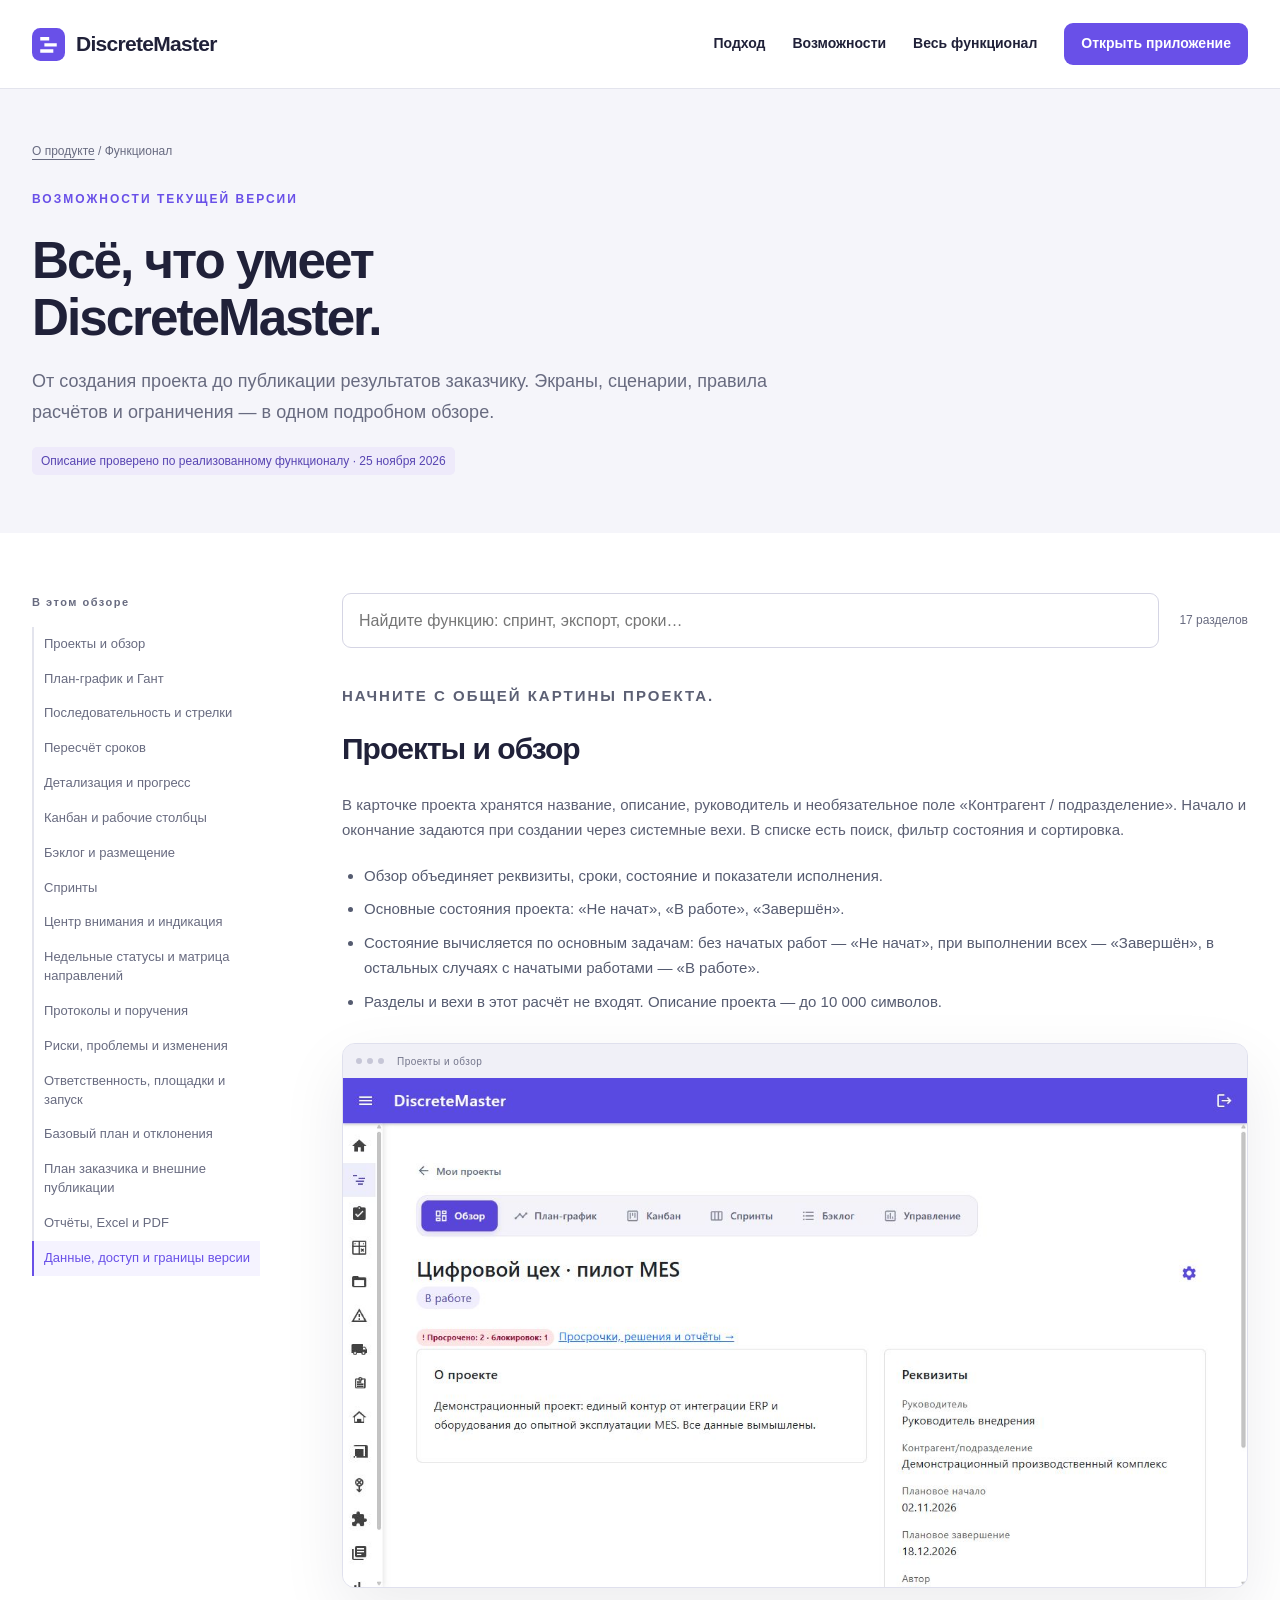
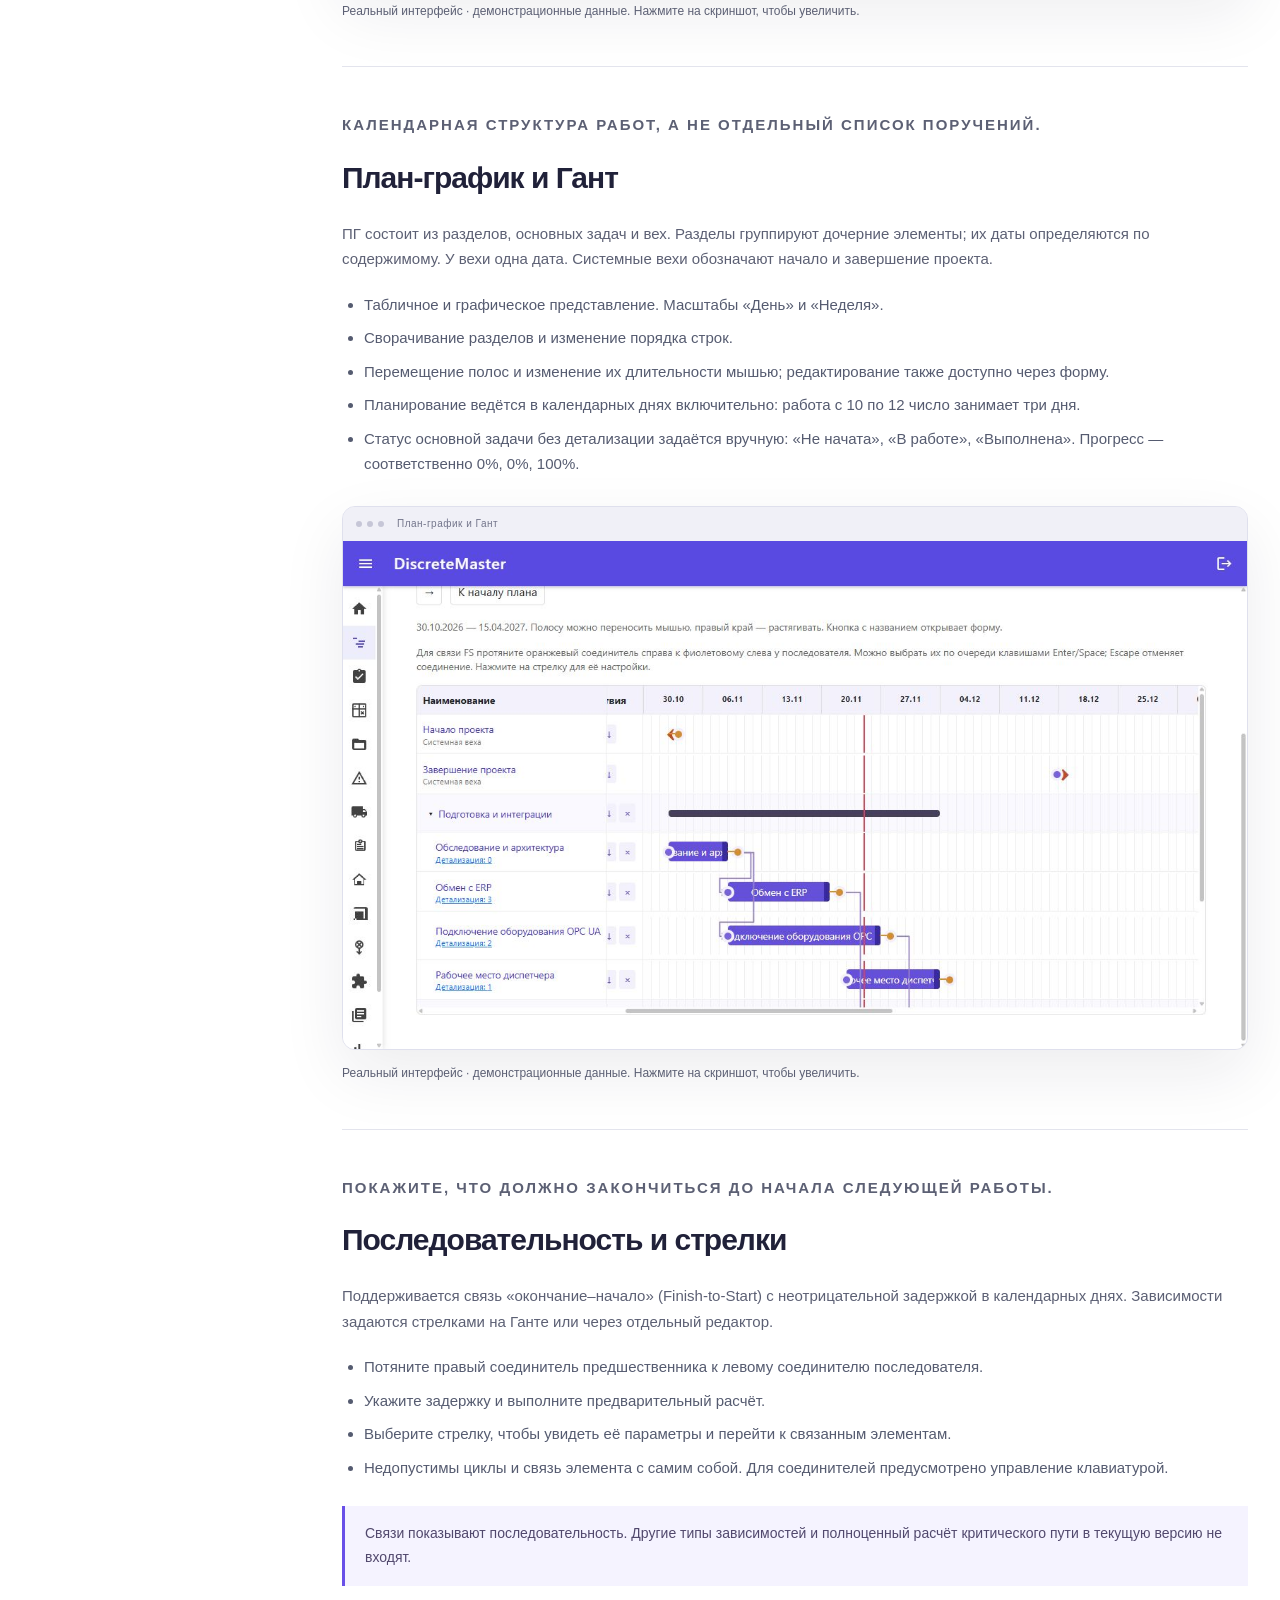
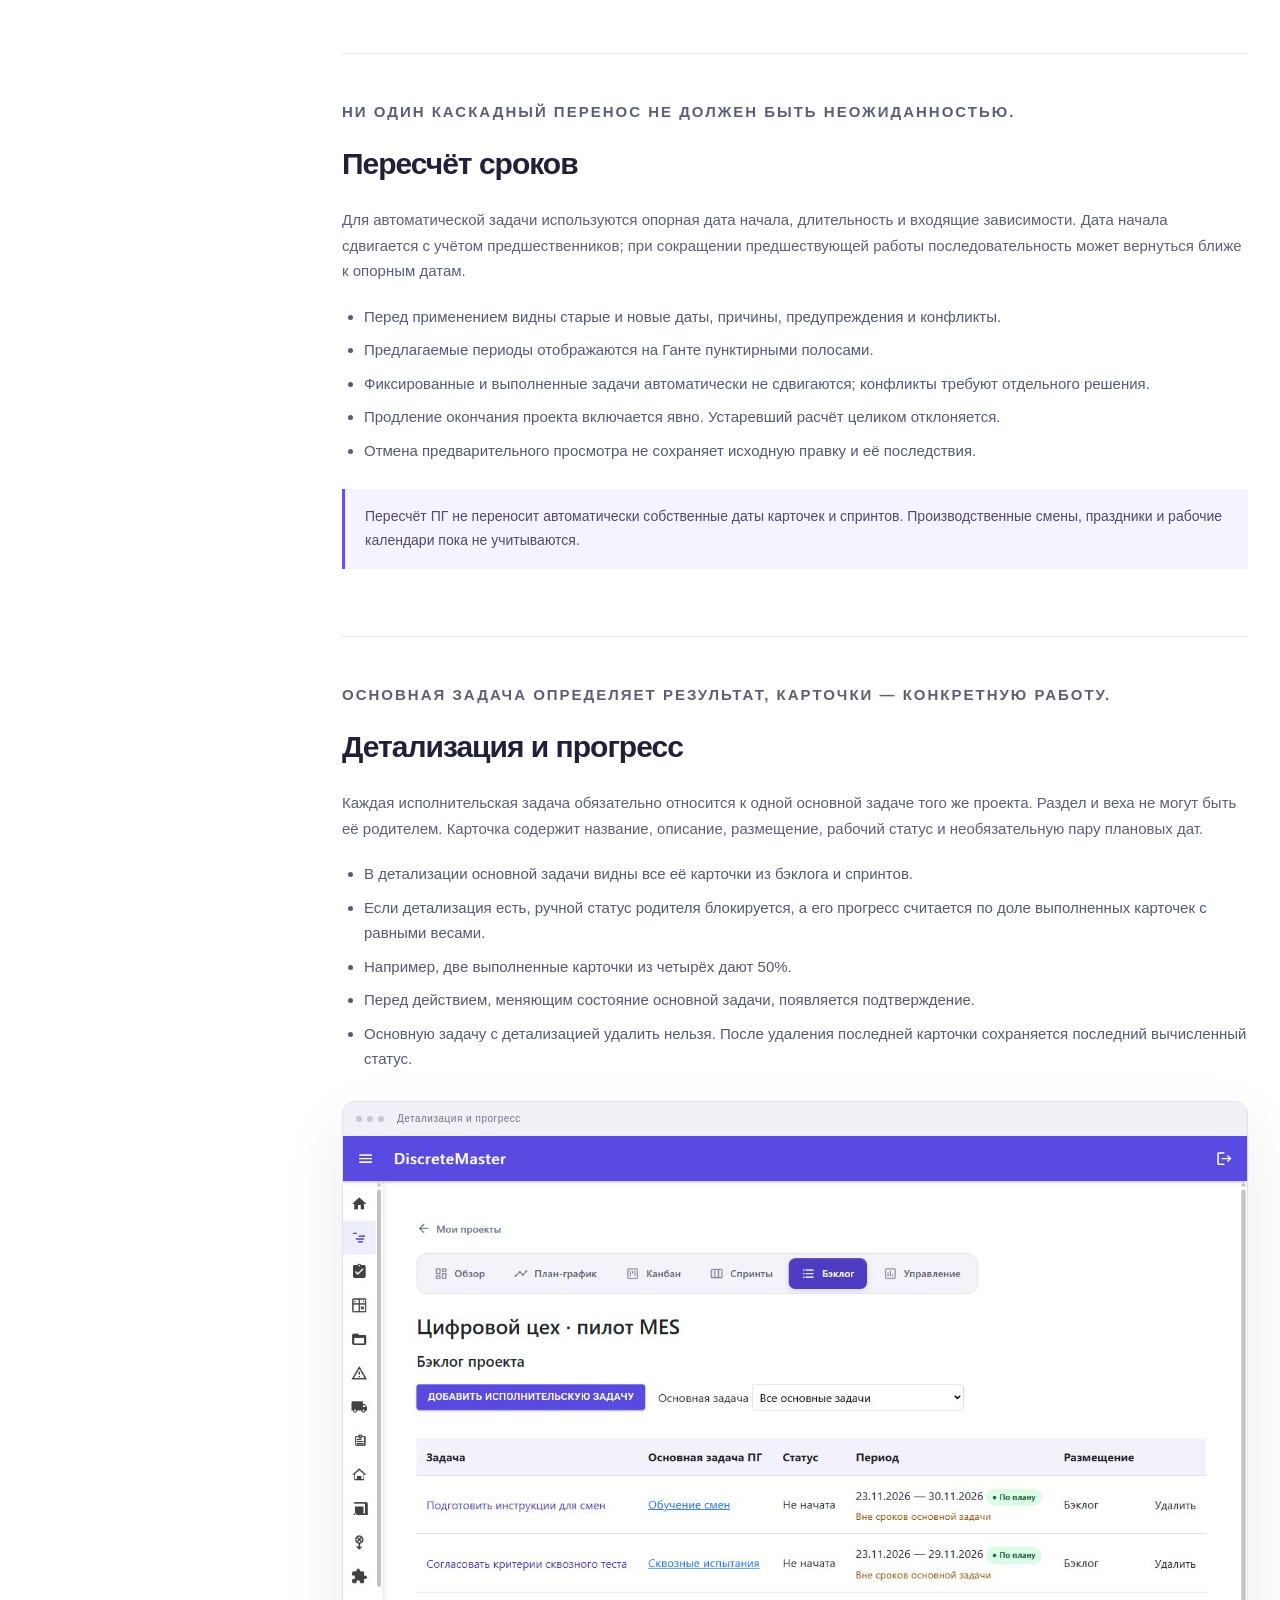
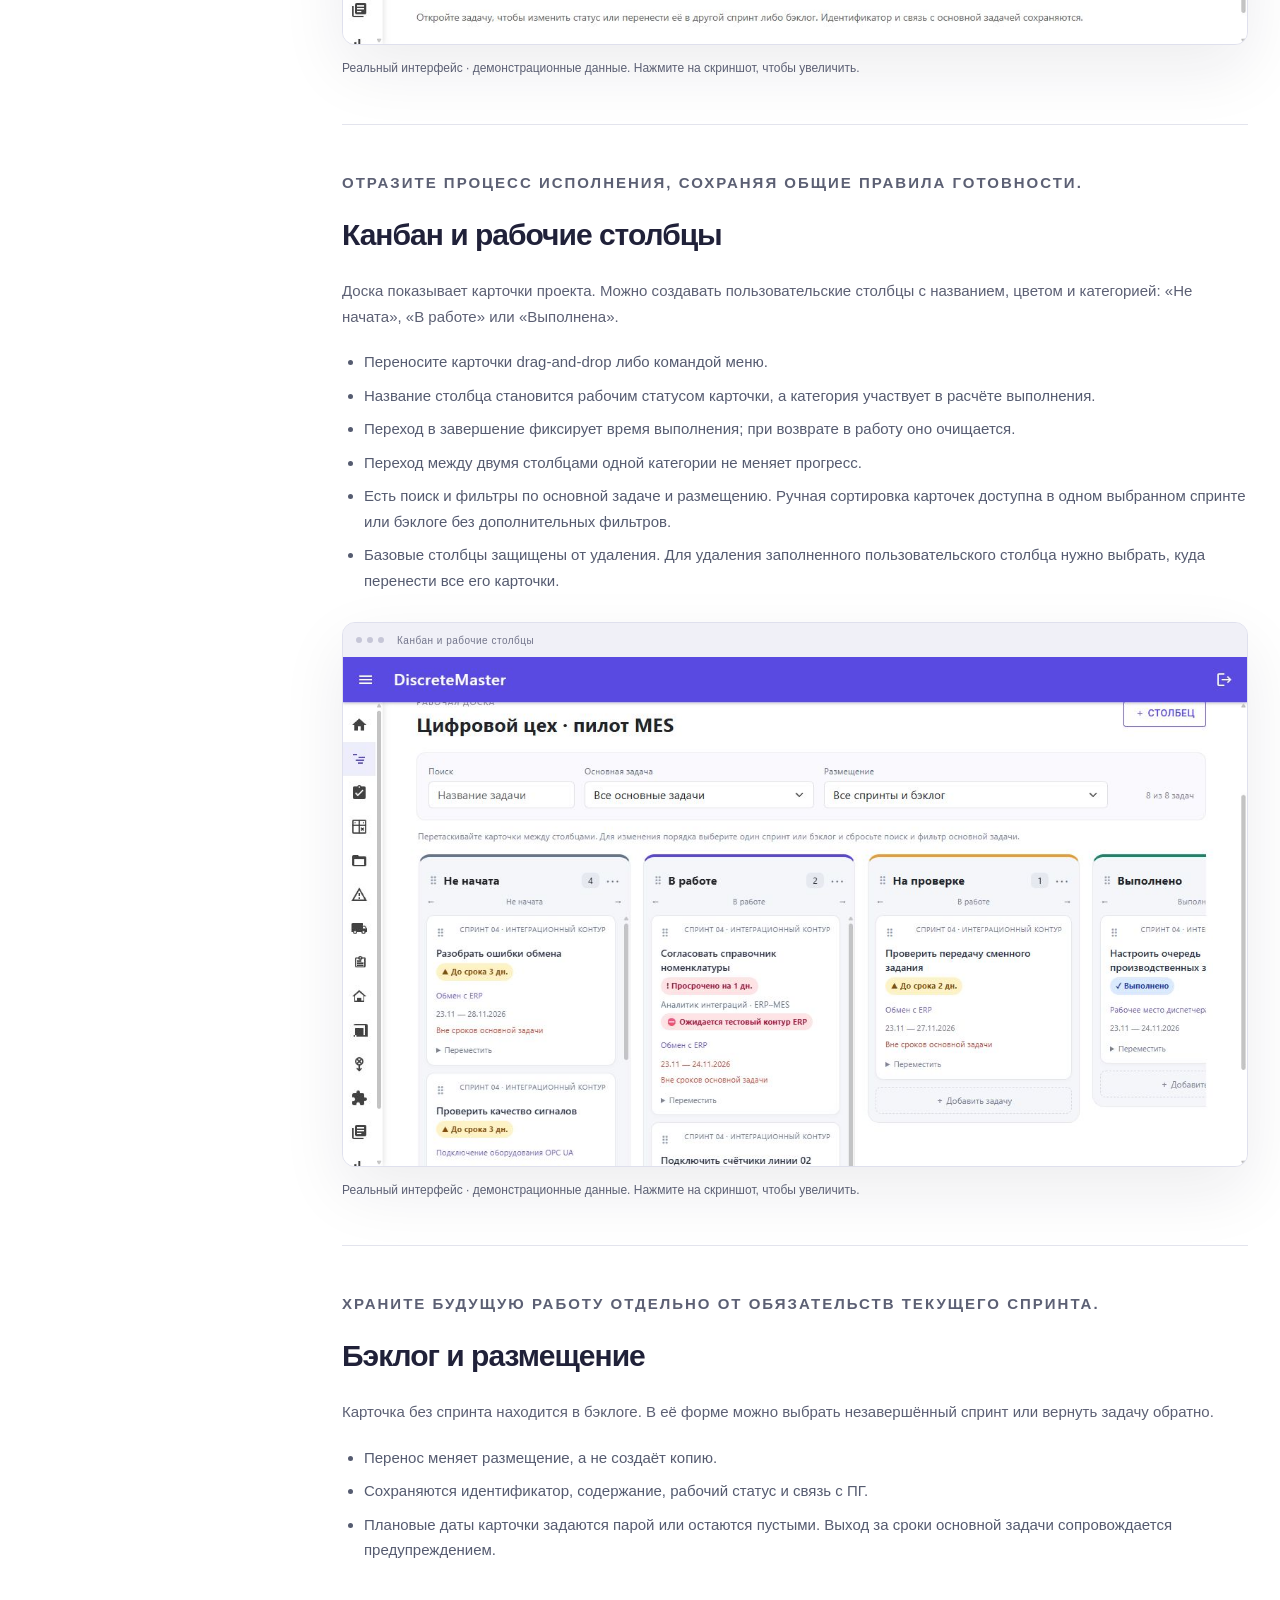
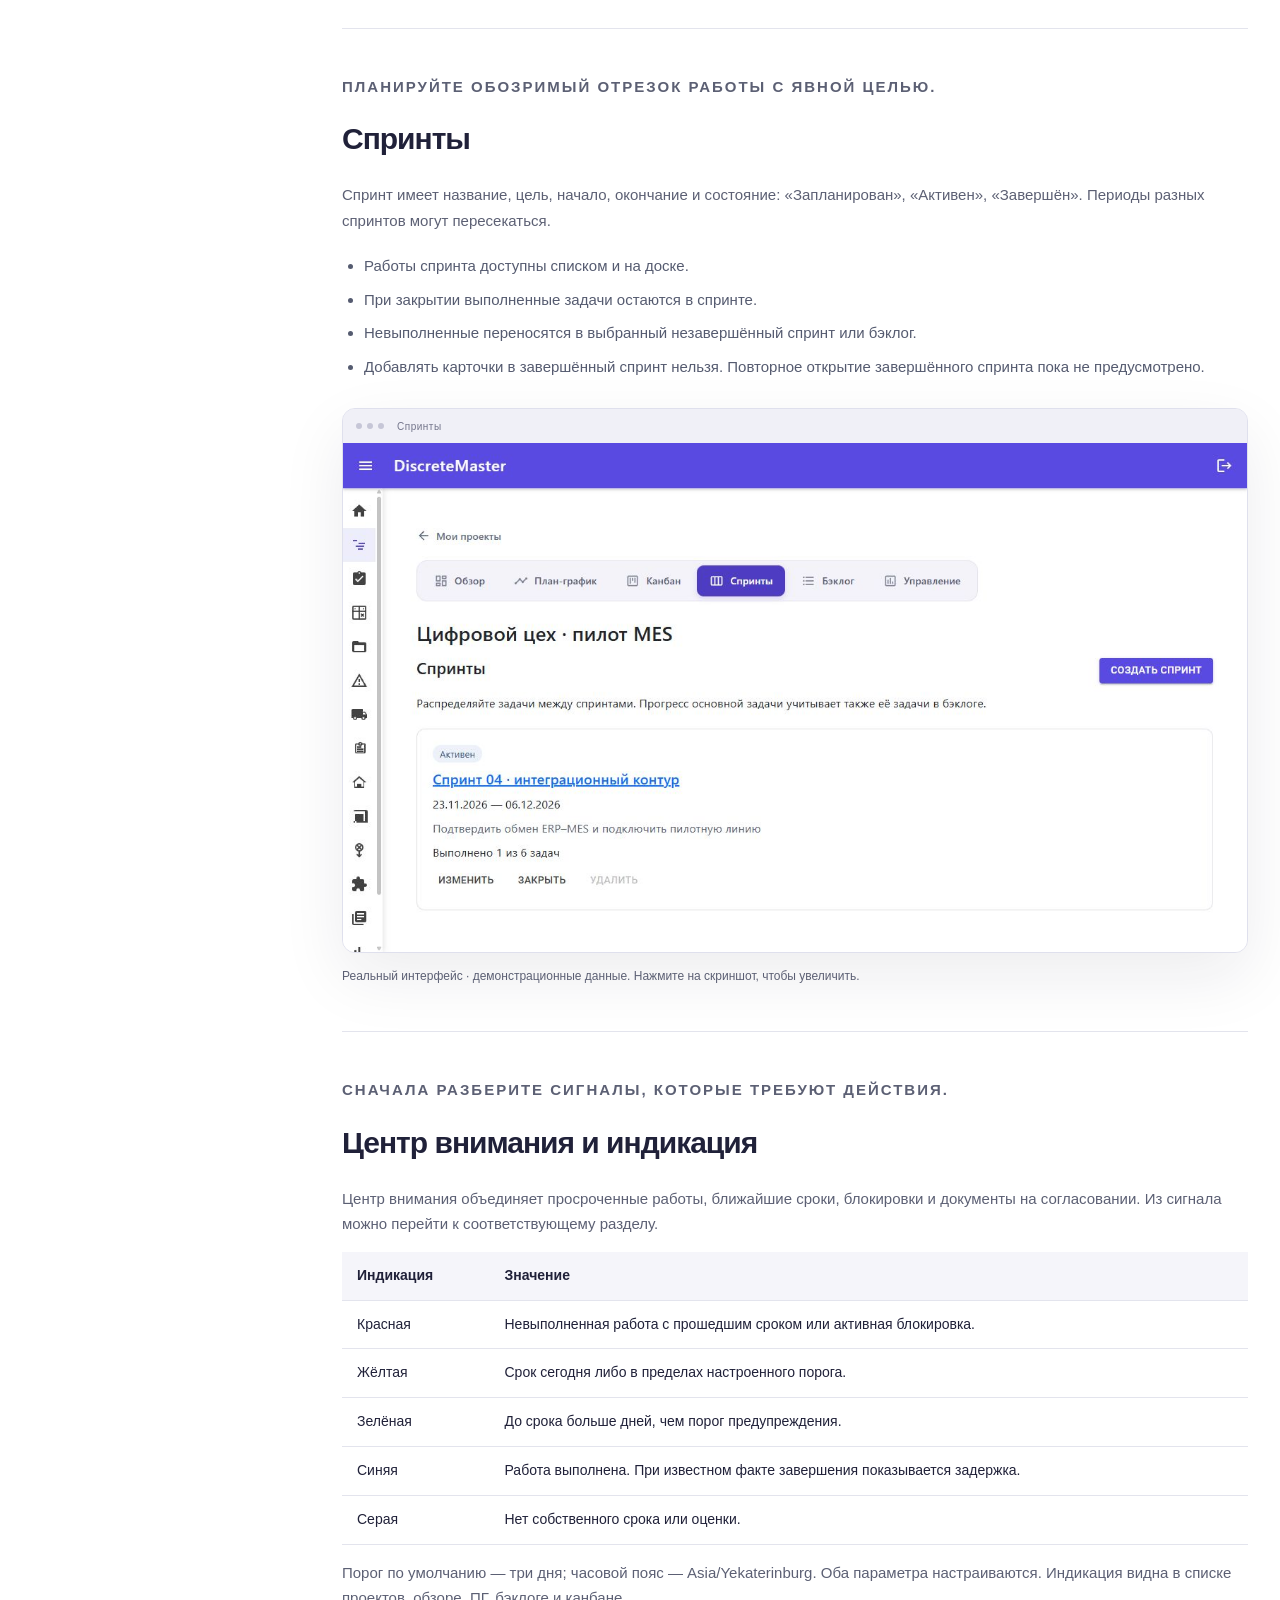
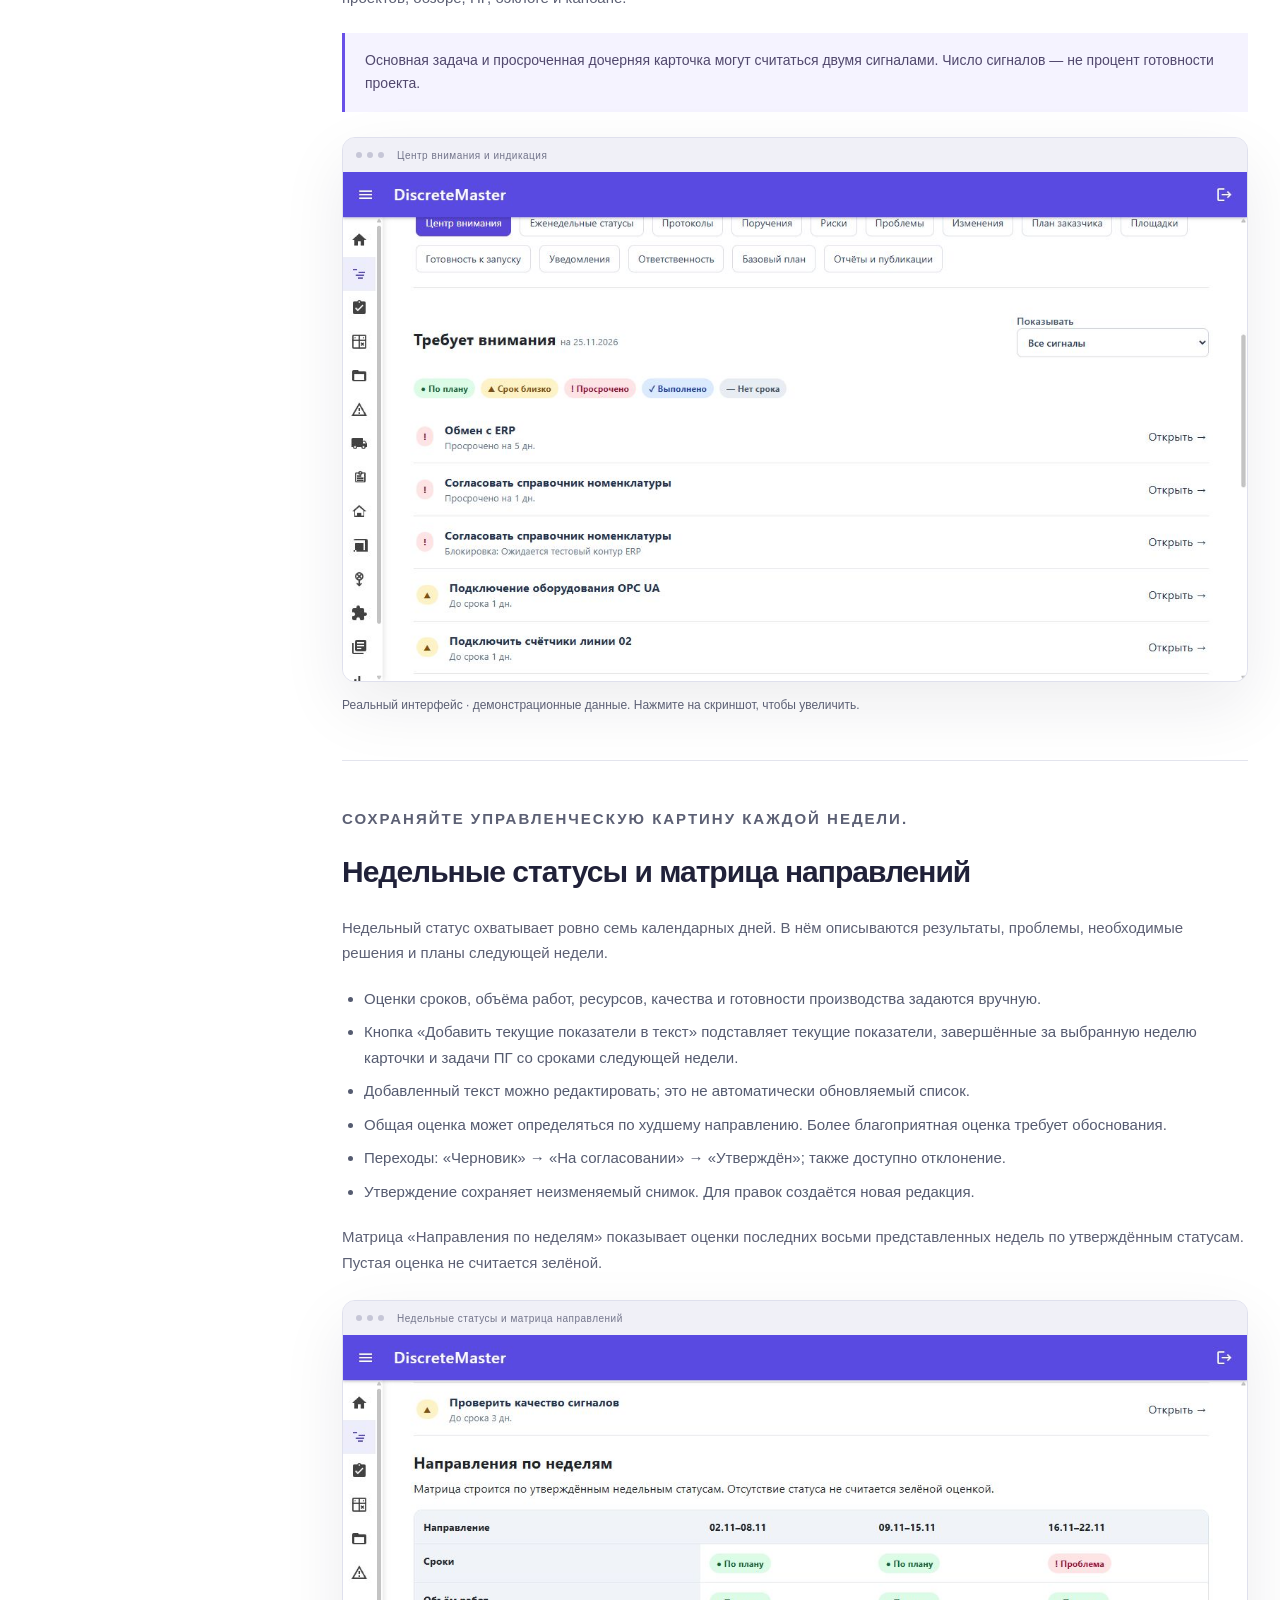
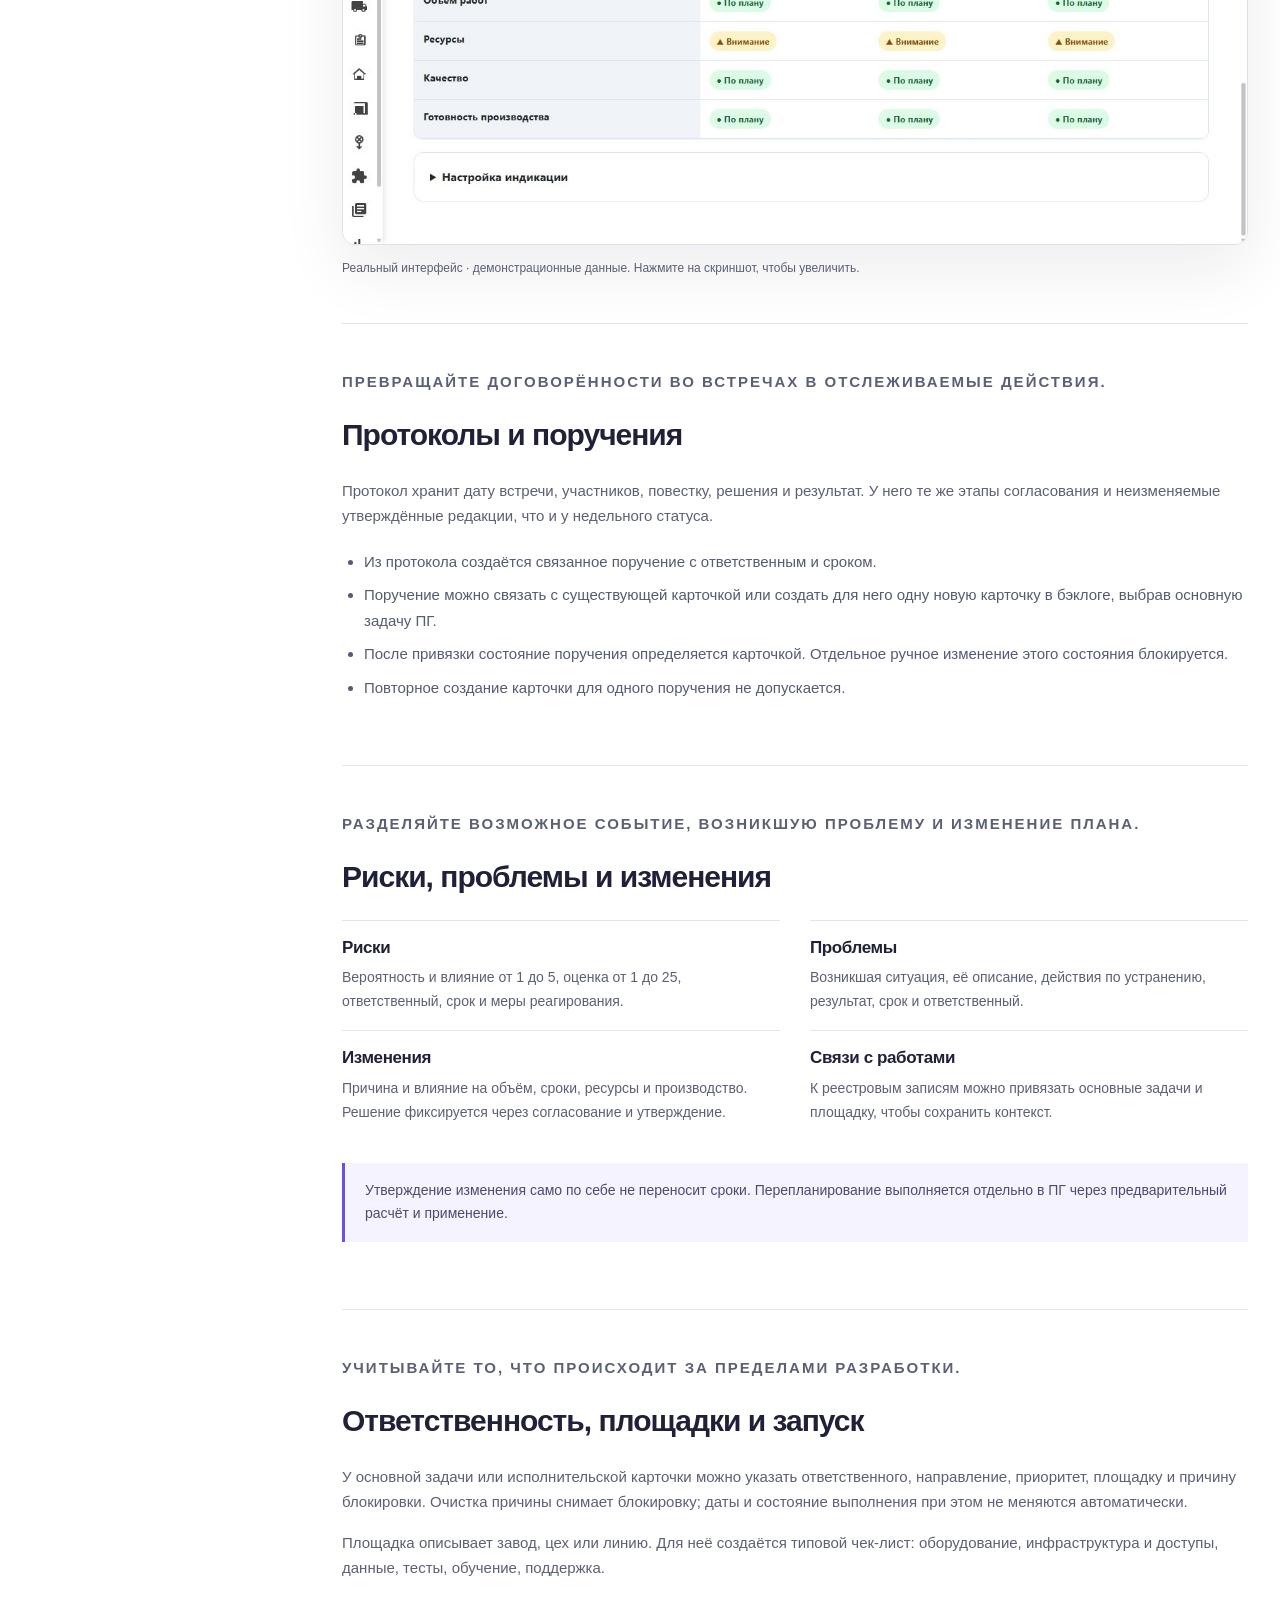
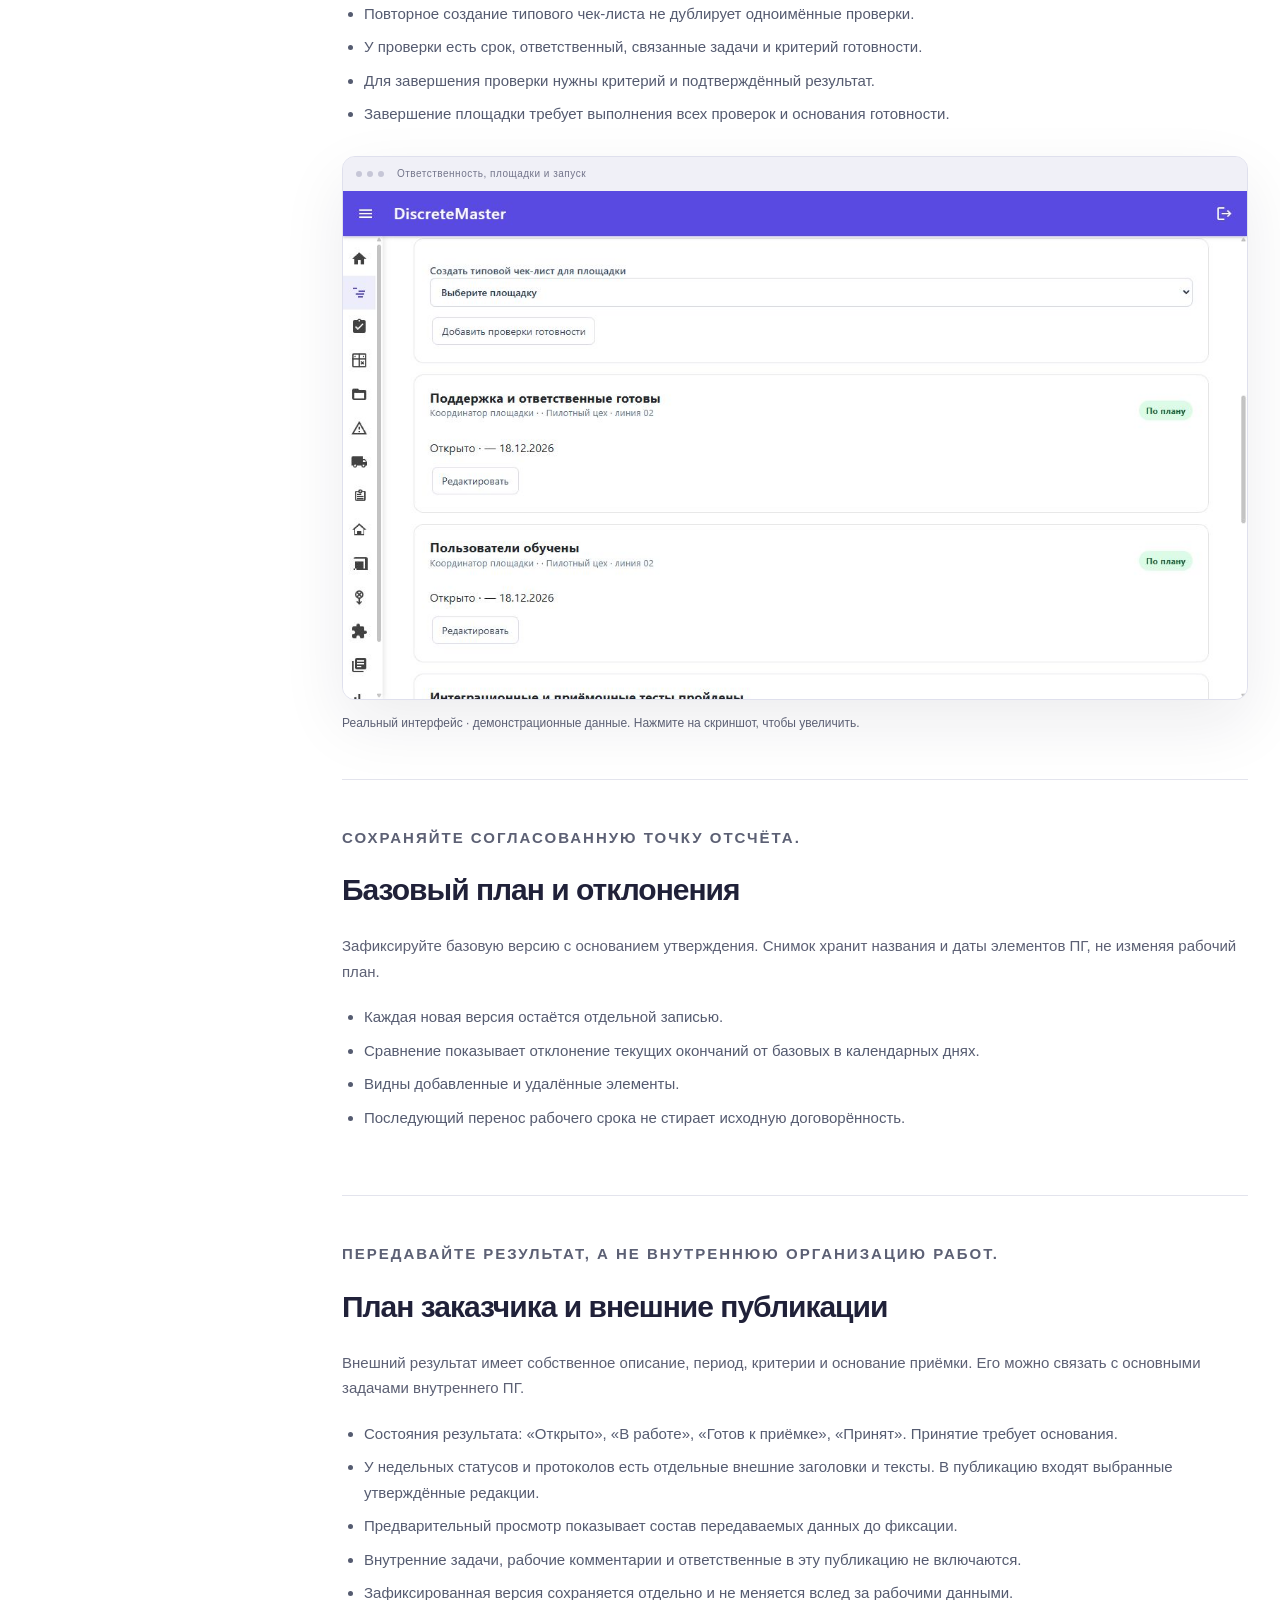
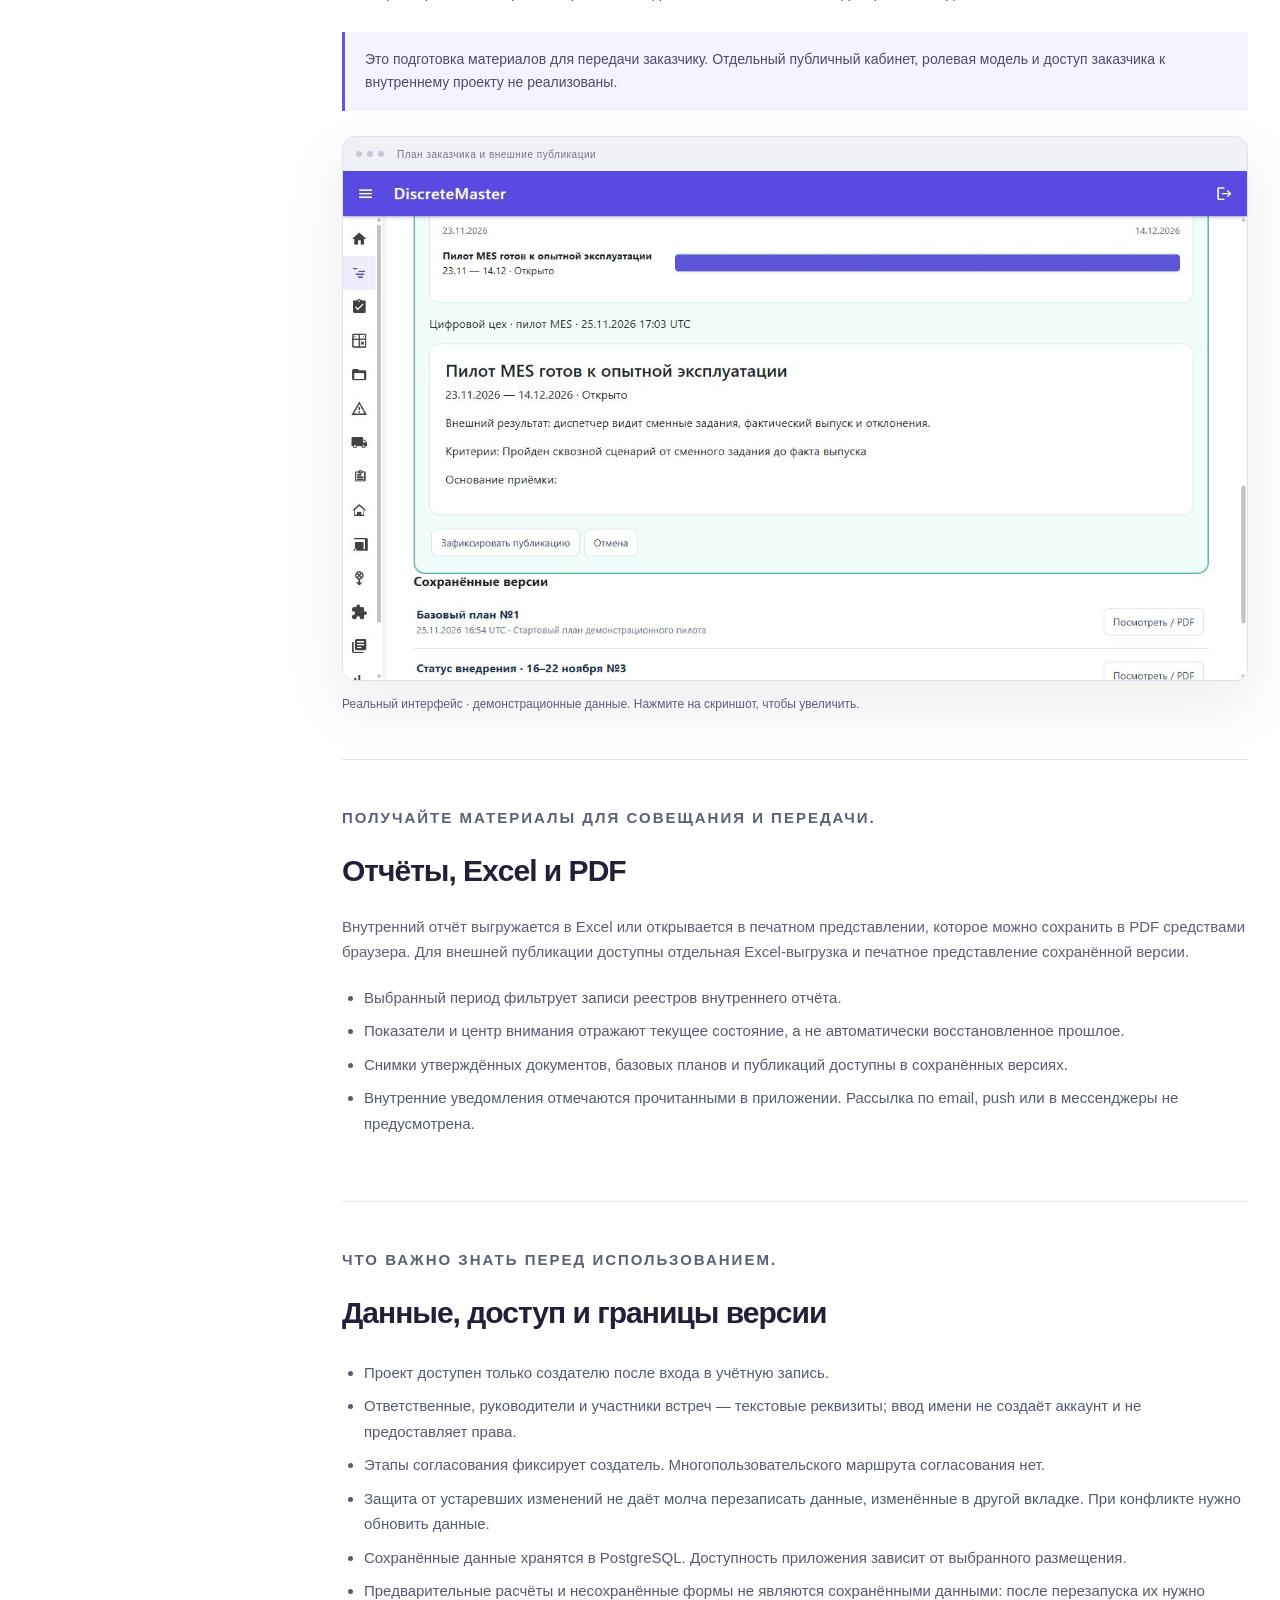
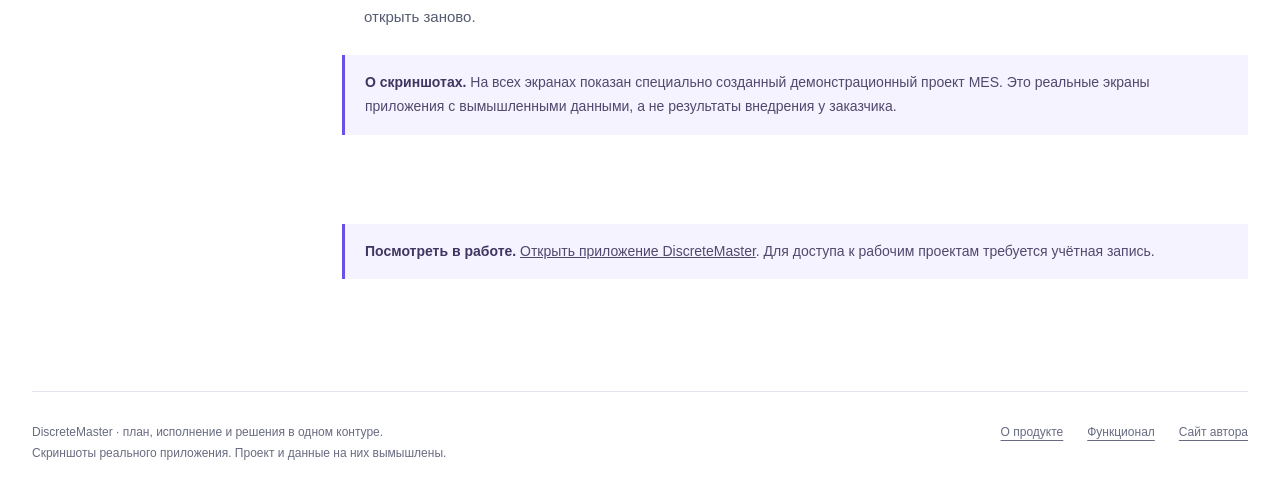
==== commit ed104441: "Version stylesheet URL to publish responsive updates without stale cache" ====
--- a/discretemaster/functionality.html
+++ b/discretemaster/functionality.html
@@ -1 +1 @@
-<!doctype html><html lang="ru"><head><meta charset="utf-8"><meta name="viewport" content="width=device-width,initial-scale=1"><meta name="theme-color" content="#17172c"><title>Весь функционал DiscreteMaster — подробный обзор</title><meta name="description" content="Подробное описание план-графика, канбана, спринтов, статусов, рисков, готовности производства и внешних публикаций. Реальные скриншоты и правила текущей версии."><link rel="canonical" href="https://maxmakarov01.github.io/resume/discretemaster/functionality.html"><meta property="og:type" content="website"><meta property="og:title" content="Весь функционал DiscreteMaster — подробный обзор"><meta property="og:description" content="Подробное описание план-графика, канбана, спринтов, статусов, рисков, готовности производства и внешних публикаций. Реальные скриншоты и правила текущей версии."><meta property="og:image" content="https://maxmakarov01.github.io/resume/discretemaster/assets/screens/schedule.jpg"><link rel="icon" href="assets/favicon.svg" type="image/svg+xml"><link rel="stylesheet" href="assets/site.css"><script src="assets/site.js" defer></script></head><body><a class="skip" href="#main">Перейти к содержимому</a><header class="header wrap"><a class="brand" href="./" aria-label="DiscreteMaster — главная"><svg viewBox="0 0 48 48" aria-hidden="true"><rect width="48" height="48" rx="12" fill="#6950e8"/><path d="M12 13h13v5H12zm6 9h18v5H18zm-6 9h19v5H12z" fill="white"/></svg>DiscreteMaster</a><button class="menu-toggle" aria-expanded="false" aria-controls="main-nav" type="button">Меню</button><nav id="main-nav" class="nav" aria-label="Основная навигация"><a href="./#approach">Подход</a><a href="./#features">Возможности</a><a href="functionality.html" aria-current="page">Весь функционал</a><a class="button small" href="https://discretemaster.onrender.com/projects" target="_blank" rel="noopener">Открыть приложение</a></nav></header><main id="main"><section class="docs-intro"><div class="wrap"><div class="breadcrumbs"><a href="./">О продукте</a> / Функционал</div><p class="eyebrow">Возможности текущей версии</p><h1>Всё, что умеет<br>DiscreteMaster.</h1><p class="lead">От создания проекта до публикации результатов заказчику. Экраны, сценарии, правила расчётов и ограничения — в одном подробном обзоре.</p><span class="badge">Описание проверено по реализованному функционалу · 25 ноября 2026</span></div></section><div class="wrap docs-layout"><aside class="toc" aria-label="Содержание"><p>В этом обзоре</p><a href="#projects">Проекты и обзор</a><a href="#planning">План-график и Гант</a><a href="#dependencies">Последовательность и стрелки</a><a href="#recalculation">Пересчёт сроков</a><a href="#tasks">Детализация и прогресс</a><a href="#kanban">Канбан и рабочие столбцы</a><a href="#backlog">Бэклог и размещение</a><a href="#sprints">Спринты</a><a href="#attention">Центр внимания и индикация</a><a href="#weekly">Недельные статусы и матрица направлений</a><a href="#meetings">Протоколы и поручения</a><a href="#registers">Риски, проблемы и изменения</a><a href="#readiness">Ответственность, площадки и запуск</a><a href="#baseline">Базовый план и отклонения</a><a href="#customer">План заказчика и внешние публикации</a><a href="#reports">Отчёты, Excel и PDF</a><a href="#access">Данные, доступ и границы версии</a></aside><div class="docs-content"><div class="docs-tools"><label for="feature-search" class="skip">Поиск по функционалу</label><input id="feature-search" type="search" placeholder="Найдите функцию: спринт, экспорт, сроки…" aria-label="Поиск по функционалу"><output id="feature-count" aria-live="polite">17 разделов</output></div><div class="no-results" hidden><h2>Ничего не найдено</h2><p>Попробуйте другое слово или покажите все разделы.</p><button class="button" data-reset-search type="button">Сбросить поиск</button></div><section class="module" id="projects"><p class="eyebrow">Начните с общей картины проекта.</p><h2>Проекты и обзор</h2><p>В карточке проекта хранятся название, описание, руководитель и необязательное поле «Контрагент / подразделение». Начало и окончание задаются при создании через системные вехи. В списке есть поиск, фильтр состояния и сортировка.</p><ul><li>Обзор объединяет реквизиты, сроки, состояние и показатели исполнения.</li><li>Основные состояния проекта: «Не начат», «В работе», «Завершён».</li><li>Состояние вычисляется по основным задачам: без начатых работ — «Не начат», при выполнении всех — «Завершён», в остальных случаях с начатыми работами — «В работе».</li><li>Разделы и вехи в этот расчёт не входят. Описание проекта — до 10 000 символов.</li></ul><figure class="screen-frame"><div class="screen-bar" aria-hidden="true"><span></span><span></span><span></span><b>Проекты и обзор</b></div><button type="button" data-lightbox aria-label="Увеличить: Проекты и обзор"><img src="assets/screens/overview.jpg" alt="Проекты и обзор" width="1280" height="720" loading="lazy"></button></figure><p class="caption">Реальный интерфейс · демонстрационные данные. Нажмите на скриншот, чтобы увеличить.</p></section><section class="module" id="planning"><p class="eyebrow">Календарная структура работ, а не отдельный список поручений.</p><h2>План-график и Гант</h2><p>ПГ состоит из разделов, основных задач и вех. Разделы группируют дочерние элементы; их даты определяются по содержимому. У вехи одна дата. Системные вехи обозначают начало и завершение проекта.</p><ul><li>Табличное и графическое представление. Масштабы «День» и «Неделя».</li><li>Сворачивание разделов и изменение порядка строк.</li><li>Перемещение полос и изменение их длительности мышью; редактирование также доступно через форму.</li><li>Планирование ведётся в календарных днях включительно: работа с 10 по 12 число занимает три дня.</li><li>Статус основной задачи без детализации задаётся вручную: «Не начата», «В работе», «Выполнена». Прогресс — соответственно 0%, 0%, 100%.</li></ul><figure class="screen-frame"><div class="screen-bar" aria-hidden="true"><span></span><span></span><span></span><b>План-график и Гант</b></div><button type="button" data-lightbox aria-label="Увеличить: План-график и Гант"><img src="assets/screens/schedule.jpg" alt="План-график и Гант" width="1280" height="720" loading="lazy"></button></figure><p class="caption">Реальный интерфейс · демонстрационные данные. Нажмите на скриншот, чтобы увеличить.</p></section><section class="module" id="dependencies"><p class="eyebrow">Покажите, что должно закончиться до начала следующей работы.</p><h2>Последовательность и стрелки</h2><p>Поддерживается связь «окончание–начало» (Finish-to-Start) с неотрицательной задержкой в календарных днях. Зависимости задаются стрелками на Ганте или через отдельный редактор.</p><ul><li>Потяните правый соединитель предшественника к левому соединителю последователя.</li><li>Укажите задержку и выполните предварительный расчёт.</li><li>Выберите стрелку, чтобы увидеть её параметры и перейти к связанным элементам.</li><li>Недопустимы циклы и связь элемента с самим собой. Для соединителей предусмотрено управление клавиатурой.</li></ul><div class="note">Связи показывают последовательность. Другие типы зависимостей и полноценный расчёт критического пути в текущую версию не входят.</div></section><section class="module" id="recalculation"><p class="eyebrow">Ни один каскадный перенос не должен быть неожиданностью.</p><h2>Пересчёт сроков</h2><p>Для автоматической задачи используются опорная дата начала, длительность и входящие зависимости. Дата начала сдвигается с учётом предшественников; при сокращении предшествующей работы последовательность может вернуться ближе к опорным датам.</p><ul><li>Перед применением видны старые и новые даты, причины, предупреждения и конфликты.</li><li>Предлагаемые периоды отображаются на Ганте пунктирными полосами.</li><li>Фиксированные и выполненные задачи автоматически не сдвигаются; конфликты требуют отдельного решения.</li><li>Продление окончания проекта включается явно. Устаревший расчёт целиком отклоняется.</li><li>Отмена предварительного просмотра не сохраняет исходную правку и её последствия.</li></ul><div class="note">Пересчёт ПГ не переносит автоматически собственные даты карточек и спринтов. Производственные смены, праздники и рабочие календари пока не учитываются.</div></section><section class="module" id="tasks"><p class="eyebrow">Основная задача определяет результат, карточки — конкретную работу.</p><h2>Детализация и прогресс</h2><p>Каждая исполнительская задача обязательно относится к одной основной задаче того же проекта. Раздел и веха не могут быть её родителем. Карточка содержит название, описание, размещение, рабочий статус и необязательную пару плановых дат.</p><ul><li>В детализации основной задачи видны все её карточки из бэклога и спринтов.</li><li>Если детализация есть, ручной статус родителя блокируется, а его прогресс считается по доле выполненных карточек с равными весами.</li><li>Например, две выполненные карточки из четырёх дают 50%.</li><li>Перед действием, меняющим состояние основной задачи, появляется подтверждение.</li><li>Основную задачу с детализацией удалить нельзя. После удаления последней карточки сохраняется последний вычисленный статус.</li></ul><figure class="screen-frame"><div class="screen-bar" aria-hidden="true"><span></span><span></span><span></span><b>Детализация и прогресс</b></div><button type="button" data-lightbox aria-label="Увеличить: Детализация и прогресс"><img src="assets/screens/backlog.jpg" alt="Детализация и прогресс" width="1280" height="720" loading="lazy"></button></figure><p class="caption">Реальный интерфейс · демонстрационные данные. Нажмите на скриншот, чтобы увеличить.</p></section><section class="module" id="kanban"><p class="eyebrow">Отразите процесс исполнения, сохраняя общие правила готовности.</p><h2>Канбан и рабочие столбцы</h2><p>Доска показывает карточки проекта. Можно создавать пользовательские столбцы с названием, цветом и категорией: «Не начата», «В работе» или «Выполнена».</p><ul><li>Переносите карточки drag-and-drop либо командой меню.</li><li>Название столбца становится рабочим статусом карточки, а категория участвует в расчёте выполнения.</li><li>Переход в завершение фиксирует время выполнения; при возврате в работу оно очищается.</li><li>Переход между двумя столбцами одной категории не меняет прогресс.</li><li>Есть поиск и фильтры по основной задаче и размещению. Ручная сортировка карточек доступна в одном выбранном спринте или бэклоге без дополнительных фильтров.</li><li>Базовые столбцы защищены от удаления. Для удаления заполненного пользовательского столбца нужно выбрать, куда перенести все его карточки.</li></ul><figure class="screen-frame"><div class="screen-bar" aria-hidden="true"><span></span><span></span><span></span><b>Канбан и рабочие столбцы</b></div><button type="button" data-lightbox aria-label="Увеличить: Канбан и рабочие столбцы"><img src="assets/screens/kanban.jpg" alt="Канбан и рабочие столбцы" width="1280" height="720" loading="lazy"></button></figure><p class="caption">Реальный интерфейс · демонстрационные данные. Нажмите на скриншот, чтобы увеличить.</p></section><section class="module" id="backlog"><p class="eyebrow">Храните будущую работу отдельно от обязательств текущего спринта.</p><h2>Бэклог и размещение</h2><p>Карточка без спринта находится в бэклоге. В её форме можно выбрать незавершённый спринт или вернуть задачу обратно.</p><ul><li>Перенос меняет размещение, а не создаёт копию.</li><li>Сохраняются идентификатор, содержание, рабочий статус и связь с ПГ.</li><li>Плановые даты карточки задаются парой или остаются пустыми. Выход за сроки основной задачи сопровождается предупреждением.</li></ul></section><section class="module" id="sprints"><p class="eyebrow">Планируйте обозримый отрезок работы с явной целью.</p><h2>Спринты</h2><p>Спринт имеет название, цель, начало, окончание и состояние: «Запланирован», «Активен», «Завершён». Периоды разных спринтов могут пересекаться.</p><ul><li>Работы спринта доступны списком и на доске.</li><li>При закрытии выполненные задачи остаются в спринте.</li><li>Невыполненные переносятся в выбранный незавершённый спринт или бэклог.</li><li>Добавлять карточки в завершённый спринт нельзя. Повторное открытие завершённого спринта пока не предусмотрено.</li></ul><figure class="screen-frame"><div class="screen-bar" aria-hidden="true"><span></span><span></span><span></span><b>Спринты</b></div><button type="button" data-lightbox aria-label="Увеличить: Спринты"><img src="assets/screens/sprints.jpg" alt="Спринты" width="1280" height="720" loading="lazy"></button></figure><p class="caption">Реальный интерфейс · демонстрационные данные. Нажмите на скриншот, чтобы увеличить.</p></section><section class="module" id="attention"><p class="eyebrow">Сначала разберите сигналы, которые требуют действия.</p><h2>Центр внимания и индикация</h2><p>Центр внимания объединяет просроченные работы, ближайшие сроки, блокировки и документы на согласовании. Из сигнала можно перейти к соответствующему разделу.</p><table class="legend-table"><thead><tr><th>Индикация</th><th>Значение</th></tr></thead><tbody><tr><td>Красная</td><td>Невыполненная работа с прошедшим сроком или активная блокировка.</td></tr><tr><td>Жёлтая</td><td>Срок сегодня либо в пределах настроенного порога.</td></tr><tr><td>Зелёная</td><td>До срока больше дней, чем порог предупреждения.</td></tr><tr><td>Синяя</td><td>Работа выполнена. При известном факте завершения показывается задержка.</td></tr><tr><td>Серая</td><td>Нет собственного срока или оценки.</td></tr></tbody></table><p>Порог по умолчанию — три дня; часовой пояс — Asia/Yekaterinburg. Оба параметра настраиваются. Индикация видна в списке проектов, обзоре, ПГ, бэклоге и канбане.</p><div class="note">Основная задача и просроченная дочерняя карточка могут считаться двумя сигналами. Число сигналов — не процент готовности проекта.</div><figure class="screen-frame"><div class="screen-bar" aria-hidden="true"><span></span><span></span><span></span><b>Центр внимания и индикация</b></div><button type="button" data-lightbox aria-label="Увеличить: Центр внимания и индикация"><img src="assets/screens/control.jpg" alt="Центр внимания и индикация" width="1280" height="720" loading="lazy"></button></figure><p class="caption">Реальный интерфейс · демонстрационные данные. Нажмите на скриншот, чтобы увеличить.</p></section><section class="module" id="weekly"><p class="eyebrow">Сохраняйте управленческую картину каждой недели.</p><h2>Недельные статусы и матрица направлений</h2><p>Недельный статус охватывает ровно семь календарных дней. В нём описываются результаты, проблемы, необходимые решения и планы следующей недели.</p><ul><li>Оценки сроков, объёма работ, ресурсов, качества и готовности производства задаются вручную.</li><li>Кнопка «Добавить текущие показатели в текст» подставляет текущие показатели, завершённые за выбранную неделю карточки и задачи ПГ со сроками следующей недели.</li><li>Добавленный текст можно редактировать; это не автоматически обновляемый список.</li><li>Общая оценка может определяться по худшему направлению. Более благоприятная оценка требует обоснования.</li><li>Переходы: «Черновик» → «На согласовании» → «Утверждён»; также доступно отклонение.</li><li>Утверждение сохраняет неизменяемый снимок. Для правок создаётся новая редакция.</li></ul><p>Матрица «Направления по неделям» показывает оценки последних восьми представленных недель по утверждённым статусам. Пустая оценка не считается зелёной.</p><figure class="screen-frame"><div class="screen-bar" aria-hidden="true"><span></span><span></span><span></span><b>Недельные статусы и матрица направлений</b></div><button type="button" data-lightbox aria-label="Увеличить: Недельные статусы и матрица направлений"><img src="assets/screens/weekly.jpg" alt="Недельные статусы и матрица направлений" width="1280" height="720" loading="lazy"></button></figure><p class="caption">Реальный интерфейс · демонстрационные данные. Нажмите на скриншот, чтобы увеличить.</p></section><section class="module" id="meetings"><p class="eyebrow">Превращайте договорённости во встречах в отслеживаемые действия.</p><h2>Протоколы и поручения</h2><p>Протокол хранит дату встречи, участников, повестку, решения и результат. У него те же этапы согласования и неизменяемые утверждённые редакции, что и у недельного статуса.</p><ul><li>Из протокола создаётся связанное поручение с ответственным и сроком.</li><li>Поручение можно связать с существующей карточкой или создать для него одну новую карточку в бэклоге, выбрав основную задачу ПГ.</li><li>После привязки состояние поручения определяется карточкой. Отдельное ручное изменение этого состояния блокируется.</li><li>Повторное создание карточки для одного поручения не допускается.</li></ul></section><section class="module" id="registers"><p class="eyebrow">Разделяйте возможное событие, возникшую проблему и изменение плана.</p><h2>Риски, проблемы и изменения</h2><div class="module-grid"><div><h3>Риски</h3><p>Вероятность и влияние от 1 до 5, оценка от 1 до 25, ответственный, срок и меры реагирования.</p></div><div><h3>Проблемы</h3><p>Возникшая ситуация, её описание, действия по устранению, результат, срок и ответственный.</p></div><div><h3>Изменения</h3><p>Причина и влияние на объём, сроки, ресурсы и производство. Решение фиксируется через согласование и утверждение.</p></div><div><h3>Связи с работами</h3><p>К реестровым записям можно привязать основные задачи и площадку, чтобы сохранить контекст.</p></div></div><div class="note">Утверждение изменения само по себе не переносит сроки. Перепланирование выполняется отдельно в ПГ через предварительный расчёт и применение.</div></section><section class="module" id="readiness"><p class="eyebrow">Учитывайте то, что происходит за пределами разработки.</p><h2>Ответственность, площадки и запуск</h2><p>У основной задачи или исполнительской карточки можно указать ответственного, направление, приоритет, площадку и причину блокировки. Очистка причины снимает блокировку; даты и состояние выполнения при этом не меняются автоматически.</p><p>Площадка описывает завод, цех или линию. Для неё создаётся типовой чек-лист: оборудование, инфраструктура и доступы, данные, тесты, обучение, поддержка.</p><ul><li>Повторное создание типового чек-листа не дублирует одноимённые проверки.</li><li>У проверки есть срок, ответственный, связанные задачи и критерий готовности.</li><li>Для завершения проверки нужны критерий и подтверждённый результат.</li><li>Завершение площадки требует выполнения всех проверок и основания готовности.</li></ul><figure class="screen-frame"><div class="screen-bar" aria-hidden="true"><span></span><span></span><span></span><b>Ответственность, площадки и запуск</b></div><button type="button" data-lightbox aria-label="Увеличить: Ответственность, площадки и запуск"><img src="assets/screens/readiness.jpg" alt="Ответственность, площадки и запуск" width="1280" height="720" loading="lazy"></button></figure><p class="caption">Реальный интерфейс · демонстрационные данные. Нажмите на скриншот, чтобы увеличить.</p></section><section class="module" id="baseline"><p class="eyebrow">Сохраняйте согласованную точку отсчёта.</p><h2>Базовый план и отклонения</h2><p>Зафиксируйте базовую версию с основанием утверждения. Снимок хранит названия и даты элементов ПГ, не изменяя рабочий план.</p><ul><li>Каждая новая версия остаётся отдельной записью.</li><li>Сравнение показывает отклонение текущих окончаний от базовых в календарных днях.</li><li>Видны добавленные и удалённые элементы.</li><li>Последующий перенос рабочего срока не стирает исходную договорённость.</li></ul></section><section class="module" id="customer"><p class="eyebrow">Передавайте результат, а не внутреннюю организацию работ.</p><h2>План заказчика и внешние публикации</h2><p>Внешний результат имеет собственное описание, период, критерии и основание приёмки. Его можно связать с основными задачами внутреннего ПГ.</p><ul><li>Состояния результата: «Открыто», «В работе», «Готов к приёмке», «Принят». Принятие требует основания.</li><li>У недельных статусов и протоколов есть отдельные внешние заголовки и тексты. В публикацию входят выбранные утверждённые редакции.</li><li>Предварительный просмотр показывает состав передаваемых данных до фиксации.</li><li>Внутренние задачи, рабочие комментарии и ответственные в эту публикацию не включаются.</li><li>Зафиксированная версия сохраняется отдельно и не меняется вслед за рабочими данными.</li></ul><div class="note">Это подготовка материалов для передачи заказчику. Отдельный публичный кабинет, ролевая модель и доступ заказчика к внутреннему проекту не реализованы.</div><figure class="screen-frame"><div class="screen-bar" aria-hidden="true"><span></span><span></span><span></span><b>План заказчика и внешние публикации</b></div><button type="button" data-lightbox aria-label="Увеличить: План заказчика и внешние публикации"><img src="assets/screens/external.jpg" alt="План заказчика и внешние публикации" width="1280" height="720" loading="lazy"></button></figure><p class="caption">Реальный интерфейс · демонстрационные данные. Нажмите на скриншот, чтобы увеличить.</p></section><section class="module" id="reports"><p class="eyebrow">Получайте материалы для совещания и передачи.</p><h2>Отчёты, Excel и PDF</h2><p>Внутренний отчёт выгружается в Excel или открывается в печатном представлении, которое можно сохранить в PDF средствами браузера. Для внешней публикации доступны отдельная Excel-выгрузка и печатное представление сохранённой версии.</p><ul><li>Выбранный период фильтрует записи реестров внутреннего отчёта.</li><li>Показатели и центр внимания отражают текущее состояние, а не автоматически восстановленное прошлое.</li><li>Снимки утверждённых документов, базовых планов и публикаций доступны в сохранённых версиях.</li><li>Внутренние уведомления отмечаются прочитанными в приложении. Рассылка по email, push или в мессенджеры не предусмотрена.</li></ul></section><section class="module" id="access"><p class="eyebrow">Что важно знать перед использованием.</p><h2>Данные, доступ и границы версии</h2><ul><li>Проект доступен только создателю после входа в учётную запись.</li><li>Ответственные, руководители и участники встреч — текстовые реквизиты; ввод имени не создаёт аккаунт и не предоставляет права.</li><li>Этапы согласования фиксирует создатель. Многопользовательского маршрута согласования нет.</li><li>Защита от устаревших изменений не даёт молча перезаписать данные, изменённые в другой вкладке. При конфликте нужно обновить данные.</li><li>Сохранённые данные хранятся в PostgreSQL. Доступность приложения зависит от выбранного размещения.</li><li>Предварительные расчёты и несохранённые формы не являются сохранёнными данными: после перезапуска их нужно открыть заново.</li></ul><div class="note"><strong>О скриншотах.</strong> На всех экранах показан специально созданный демонстрационный проект MES. Это реальные экраны приложения с вымышленными данными, а не результаты внедрения у заказчика.</div></section><div class="note"><strong>Посмотреть в работе.</strong> <a href="https://discretemaster.onrender.com/projects" target="_blank" rel="noopener">Открыть приложение DiscreteMaster</a>. Для доступа к рабочим проектам требуется учётная запись.</div></div></div></main><footer class="footer wrap"><div>DiscreteMaster · план, исполнение и решения в одном контуре.<br>Скриншоты реального приложения. Проект и данные на них вымышлены.</div><div class="footer-links"><a href="./">О продукте</a><a href="functionality.html">Функционал</a><a href="../">Сайт автора</a></div></footer><dialog class="lightbox" aria-label="Увеличенный скриншот"><button type="button" class="lightbox-close" aria-label="Закрыть скриншот">Закрыть</button><img alt=""><p class="lightbox-caption"></p></dialog></body></html>+<!doctype html><html lang="ru"><head><meta charset="utf-8"><meta name="viewport" content="width=device-width,initial-scale=1"><meta name="theme-color" content="#17172c"><title>Весь функционал DiscreteMaster — подробный обзор</title><meta name="description" content="Подробное описание план-графика, канбана, спринтов, статусов, рисков, готовности производства и внешних публикаций. Реальные скриншоты и правила текущей версии."><link rel="canonical" href="https://maxmakarov01.github.io/resume/discretemaster/functionality.html"><meta property="og:type" content="website"><meta property="og:title" content="Весь функционал DiscreteMaster — подробный обзор"><meta property="og:description" content="Подробное описание план-графика, канбана, спринтов, статусов, рисков, готовности производства и внешних публикаций. Реальные скриншоты и правила текущей версии."><meta property="og:image" content="https://maxmakarov01.github.io/resume/discretemaster/assets/screens/schedule.jpg"><link rel="icon" href="assets/favicon.svg" type="image/svg+xml"><link rel="stylesheet" href="assets/site-v2.css"><script src="assets/site.js" defer></script></head><body><a class="skip" href="#main">Перейти к содержимому</a><header class="header wrap"><a class="brand" href="./" aria-label="DiscreteMaster — главная"><svg viewBox="0 0 48 48" aria-hidden="true"><rect width="48" height="48" rx="12" fill="#6950e8"/><path d="M12 13h13v5H12zm6 9h18v5H18zm-6 9h19v5H12z" fill="white"/></svg>DiscreteMaster</a><button class="menu-toggle" aria-expanded="false" aria-controls="main-nav" type="button">Меню</button><nav id="main-nav" class="nav" aria-label="Основная навигация"><a href="./#approach">Подход</a><a href="./#features">Возможности</a><a href="functionality.html" aria-current="page">Весь функционал</a><a class="button small" href="https://discretemaster.onrender.com/projects" target="_blank" rel="noopener">Открыть приложение</a></nav></header><main id="main"><section class="docs-intro"><div class="wrap"><div class="breadcrumbs"><a href="./">О продукте</a> / Функционал</div><p class="eyebrow">Возможности текущей версии</p><h1>Всё, что умеет<br>DiscreteMaster.</h1><p class="lead">От создания проекта до публикации результатов заказчику. Экраны, сценарии, правила расчётов и ограничения — в одном подробном обзоре.</p><span class="badge">Описание проверено по реализованному функционалу · 25 ноября 2026</span></div></section><div class="wrap docs-layout"><aside class="toc" aria-label="Содержание"><p>В этом обзоре</p><a href="#projects">Проекты и обзор</a><a href="#planning">План-график и Гант</a><a href="#dependencies">Последовательность и стрелки</a><a href="#recalculation">Пересчёт сроков</a><a href="#tasks">Детализация и прогресс</a><a href="#kanban">Канбан и рабочие столбцы</a><a href="#backlog">Бэклог и размещение</a><a href="#sprints">Спринты</a><a href="#attention">Центр внимания и индикация</a><a href="#weekly">Недельные статусы и матрица направлений</a><a href="#meetings">Протоколы и поручения</a><a href="#registers">Риски, проблемы и изменения</a><a href="#readiness">Ответственность, площадки и запуск</a><a href="#baseline">Базовый план и отклонения</a><a href="#customer">План заказчика и внешние публикации</a><a href="#reports">Отчёты, Excel и PDF</a><a href="#access">Данные, доступ и границы версии</a></aside><div class="docs-content"><div class="docs-tools"><label for="feature-search" class="skip">Поиск по функционалу</label><input id="feature-search" type="search" placeholder="Найдите функцию: спринт, экспорт, сроки…" aria-label="Поиск по функционалу"><output id="feature-count" aria-live="polite">17 разделов</output></div><div class="no-results" hidden><h2>Ничего не найдено</h2><p>Попробуйте другое слово или покажите все разделы.</p><button class="button" data-reset-search type="button">Сбросить поиск</button></div><section class="module" id="projects"><p class="eyebrow">Начните с общей картины проекта.</p><h2>Проекты и обзор</h2><p>В карточке проекта хранятся название, описание, руководитель и необязательное поле «Контрагент / подразделение». Начало и окончание задаются при создании через системные вехи. В списке есть поиск, фильтр состояния и сортировка.</p><ul><li>Обзор объединяет реквизиты, сроки, состояние и показатели исполнения.</li><li>Основные состояния проекта: «Не начат», «В работе», «Завершён».</li><li>Состояние вычисляется по основным задачам: без начатых работ — «Не начат», при выполнении всех — «Завершён», в остальных случаях с начатыми работами — «В работе».</li><li>Разделы и вехи в этот расчёт не входят. Описание проекта — до 10 000 символов.</li></ul><figure class="screen-frame"><div class="screen-bar" aria-hidden="true"><span></span><span></span><span></span><b>Проекты и обзор</b></div><button type="button" data-lightbox aria-label="Увеличить: Проекты и обзор"><img src="assets/screens/overview.jpg" alt="Проекты и обзор" width="1280" height="720" loading="lazy"></button></figure><p class="caption">Реальный интерфейс · демонстрационные данные. Нажмите на скриншот, чтобы увеличить.</p></section><section class="module" id="planning"><p class="eyebrow">Календарная структура работ, а не отдельный список поручений.</p><h2>План-график и Гант</h2><p>ПГ состоит из разделов, основных задач и вех. Разделы группируют дочерние элементы; их даты определяются по содержимому. У вехи одна дата. Системные вехи обозначают начало и завершение проекта.</p><ul><li>Табличное и графическое представление. Масштабы «День» и «Неделя».</li><li>Сворачивание разделов и изменение порядка строк.</li><li>Перемещение полос и изменение их длительности мышью; редактирование также доступно через форму.</li><li>Планирование ведётся в календарных днях включительно: работа с 10 по 12 число занимает три дня.</li><li>Статус основной задачи без детализации задаётся вручную: «Не начата», «В работе», «Выполнена». Прогресс — соответственно 0%, 0%, 100%.</li></ul><figure class="screen-frame"><div class="screen-bar" aria-hidden="true"><span></span><span></span><span></span><b>План-график и Гант</b></div><button type="button" data-lightbox aria-label="Увеличить: План-график и Гант"><img src="assets/screens/schedule.jpg" alt="План-график и Гант" width="1280" height="720" loading="lazy"></button></figure><p class="caption">Реальный интерфейс · демонстрационные данные. Нажмите на скриншот, чтобы увеличить.</p></section><section class="module" id="dependencies"><p class="eyebrow">Покажите, что должно закончиться до начала следующей работы.</p><h2>Последовательность и стрелки</h2><p>Поддерживается связь «окончание–начало» (Finish-to-Start) с неотрицательной задержкой в календарных днях. Зависимости задаются стрелками на Ганте или через отдельный редактор.</p><ul><li>Потяните правый соединитель предшественника к левому соединителю последователя.</li><li>Укажите задержку и выполните предварительный расчёт.</li><li>Выберите стрелку, чтобы увидеть её параметры и перейти к связанным элементам.</li><li>Недопустимы циклы и связь элемента с самим собой. Для соединителей предусмотрено управление клавиатурой.</li></ul><div class="note">Связи показывают последовательность. Другие типы зависимостей и полноценный расчёт критического пути в текущую версию не входят.</div></section><section class="module" id="recalculation"><p class="eyebrow">Ни один каскадный перенос не должен быть неожиданностью.</p><h2>Пересчёт сроков</h2><p>Для автоматической задачи используются опорная дата начала, длительность и входящие зависимости. Дата начала сдвигается с учётом предшественников; при сокращении предшествующей работы последовательность может вернуться ближе к опорным датам.</p><ul><li>Перед применением видны старые и новые даты, причины, предупреждения и конфликты.</li><li>Предлагаемые периоды отображаются на Ганте пунктирными полосами.</li><li>Фиксированные и выполненные задачи автоматически не сдвигаются; конфликты требуют отдельного решения.</li><li>Продление окончания проекта включается явно. Устаревший расчёт целиком отклоняется.</li><li>Отмена предварительного просмотра не сохраняет исходную правку и её последствия.</li></ul><div class="note">Пересчёт ПГ не переносит автоматически собственные даты карточек и спринтов. Производственные смены, праздники и рабочие календари пока не учитываются.</div></section><section class="module" id="tasks"><p class="eyebrow">Основная задача определяет результат, карточки — конкретную работу.</p><h2>Детализация и прогресс</h2><p>Каждая исполнительская задача обязательно относится к одной основной задаче того же проекта. Раздел и веха не могут быть её родителем. Карточка содержит название, описание, размещение, рабочий статус и необязательную пару плановых дат.</p><ul><li>В детализации основной задачи видны все её карточки из бэклога и спринтов.</li><li>Если детализация есть, ручной статус родителя блокируется, а его прогресс считается по доле выполненных карточек с равными весами.</li><li>Например, две выполненные карточки из четырёх дают 50%.</li><li>Перед действием, меняющим состояние основной задачи, появляется подтверждение.</li><li>Основную задачу с детализацией удалить нельзя. После удаления последней карточки сохраняется последний вычисленный статус.</li></ul><figure class="screen-frame"><div class="screen-bar" aria-hidden="true"><span></span><span></span><span></span><b>Детализация и прогресс</b></div><button type="button" data-lightbox aria-label="Увеличить: Детализация и прогресс"><img src="assets/screens/backlog.jpg" alt="Детализация и прогресс" width="1280" height="720" loading="lazy"></button></figure><p class="caption">Реальный интерфейс · демонстрационные данные. Нажмите на скриншот, чтобы увеличить.</p></section><section class="module" id="kanban"><p class="eyebrow">Отразите процесс исполнения, сохраняя общие правила готовности.</p><h2>Канбан и рабочие столбцы</h2><p>Доска показывает карточки проекта. Можно создавать пользовательские столбцы с названием, цветом и категорией: «Не начата», «В работе» или «Выполнена».</p><ul><li>Переносите карточки drag-and-drop либо командой меню.</li><li>Название столбца становится рабочим статусом карточки, а категория участвует в расчёте выполнения.</li><li>Переход в завершение фиксирует время выполнения; при возврате в работу оно очищается.</li><li>Переход между двумя столбцами одной категории не меняет прогресс.</li><li>Есть поиск и фильтры по основной задаче и размещению. Ручная сортировка карточек доступна в одном выбранном спринте или бэклоге без дополнительных фильтров.</li><li>Базовые столбцы защищены от удаления. Для удаления заполненного пользовательского столбца нужно выбрать, куда перенести все его карточки.</li></ul><figure class="screen-frame"><div class="screen-bar" aria-hidden="true"><span></span><span></span><span></span><b>Канбан и рабочие столбцы</b></div><button type="button" data-lightbox aria-label="Увеличить: Канбан и рабочие столбцы"><img src="assets/screens/kanban.jpg" alt="Канбан и рабочие столбцы" width="1280" height="720" loading="lazy"></button></figure><p class="caption">Реальный интерфейс · демонстрационные данные. Нажмите на скриншот, чтобы увеличить.</p></section><section class="module" id="backlog"><p class="eyebrow">Храните будущую работу отдельно от обязательств текущего спринта.</p><h2>Бэклог и размещение</h2><p>Карточка без спринта находится в бэклоге. В её форме можно выбрать незавершённый спринт или вернуть задачу обратно.</p><ul><li>Перенос меняет размещение, а не создаёт копию.</li><li>Сохраняются идентификатор, содержание, рабочий статус и связь с ПГ.</li><li>Плановые даты карточки задаются парой или остаются пустыми. Выход за сроки основной задачи сопровождается предупреждением.</li></ul></section><section class="module" id="sprints"><p class="eyebrow">Планируйте обозримый отрезок работы с явной целью.</p><h2>Спринты</h2><p>Спринт имеет название, цель, начало, окончание и состояние: «Запланирован», «Активен», «Завершён». Периоды разных спринтов могут пересекаться.</p><ul><li>Работы спринта доступны списком и на доске.</li><li>При закрытии выполненные задачи остаются в спринте.</li><li>Невыполненные переносятся в выбранный незавершённый спринт или бэклог.</li><li>Добавлять карточки в завершённый спринт нельзя. Повторное открытие завершённого спринта пока не предусмотрено.</li></ul><figure class="screen-frame"><div class="screen-bar" aria-hidden="true"><span></span><span></span><span></span><b>Спринты</b></div><button type="button" data-lightbox aria-label="Увеличить: Спринты"><img src="assets/screens/sprints.jpg" alt="Спринты" width="1280" height="720" loading="lazy"></button></figure><p class="caption">Реальный интерфейс · демонстрационные данные. Нажмите на скриншот, чтобы увеличить.</p></section><section class="module" id="attention"><p class="eyebrow">Сначала разберите сигналы, которые требуют действия.</p><h2>Центр внимания и индикация</h2><p>Центр внимания объединяет просроченные работы, ближайшие сроки, блокировки и документы на согласовании. Из сигнала можно перейти к соответствующему разделу.</p><table class="legend-table"><thead><tr><th>Индикация</th><th>Значение</th></tr></thead><tbody><tr><td>Красная</td><td>Невыполненная работа с прошедшим сроком или активная блокировка.</td></tr><tr><td>Жёлтая</td><td>Срок сегодня либо в пределах настроенного порога.</td></tr><tr><td>Зелёная</td><td>До срока больше дней, чем порог предупреждения.</td></tr><tr><td>Синяя</td><td>Работа выполнена. При известном факте завершения показывается задержка.</td></tr><tr><td>Серая</td><td>Нет собственного срока или оценки.</td></tr></tbody></table><p>Порог по умолчанию — три дня; часовой пояс — Asia/Yekaterinburg. Оба параметра настраиваются. Индикация видна в списке проектов, обзоре, ПГ, бэклоге и канбане.</p><div class="note">Основная задача и просроченная дочерняя карточка могут считаться двумя сигналами. Число сигналов — не процент готовности проекта.</div><figure class="screen-frame"><div class="screen-bar" aria-hidden="true"><span></span><span></span><span></span><b>Центр внимания и индикация</b></div><button type="button" data-lightbox aria-label="Увеличить: Центр внимания и индикация"><img src="assets/screens/control.jpg" alt="Центр внимания и индикация" width="1280" height="720" loading="lazy"></button></figure><p class="caption">Реальный интерфейс · демонстрационные данные. Нажмите на скриншот, чтобы увеличить.</p></section><section class="module" id="weekly"><p class="eyebrow">Сохраняйте управленческую картину каждой недели.</p><h2>Недельные статусы и матрица направлений</h2><p>Недельный статус охватывает ровно семь календарных дней. В нём описываются результаты, проблемы, необходимые решения и планы следующей недели.</p><ul><li>Оценки сроков, объёма работ, ресурсов, качества и готовности производства задаются вручную.</li><li>Кнопка «Добавить текущие показатели в текст» подставляет текущие показатели, завершённые за выбранную неделю карточки и задачи ПГ со сроками следующей недели.</li><li>Добавленный текст можно редактировать; это не автоматически обновляемый список.</li><li>Общая оценка может определяться по худшему направлению. Более благоприятная оценка требует обоснования.</li><li>Переходы: «Черновик» → «На согласовании» → «Утверждён»; также доступно отклонение.</li><li>Утверждение сохраняет неизменяемый снимок. Для правок создаётся новая редакция.</li></ul><p>Матрица «Направления по неделям» показывает оценки последних восьми представленных недель по утверждённым статусам. Пустая оценка не считается зелёной.</p><figure class="screen-frame"><div class="screen-bar" aria-hidden="true"><span></span><span></span><span></span><b>Недельные статусы и матрица направлений</b></div><button type="button" data-lightbox aria-label="Увеличить: Недельные статусы и матрица направлений"><img src="assets/screens/weekly.jpg" alt="Недельные статусы и матрица направлений" width="1280" height="720" loading="lazy"></button></figure><p class="caption">Реальный интерфейс · демонстрационные данные. Нажмите на скриншот, чтобы увеличить.</p></section><section class="module" id="meetings"><p class="eyebrow">Превращайте договорённости во встречах в отслеживаемые действия.</p><h2>Протоколы и поручения</h2><p>Протокол хранит дату встречи, участников, повестку, решения и результат. У него те же этапы согласования и неизменяемые утверждённые редакции, что и у недельного статуса.</p><ul><li>Из протокола создаётся связанное поручение с ответственным и сроком.</li><li>Поручение можно связать с существующей карточкой или создать для него одну новую карточку в бэклоге, выбрав основную задачу ПГ.</li><li>После привязки состояние поручения определяется карточкой. Отдельное ручное изменение этого состояния блокируется.</li><li>Повторное создание карточки для одного поручения не допускается.</li></ul></section><section class="module" id="registers"><p class="eyebrow">Разделяйте возможное событие, возникшую проблему и изменение плана.</p><h2>Риски, проблемы и изменения</h2><div class="module-grid"><div><h3>Риски</h3><p>Вероятность и влияние от 1 до 5, оценка от 1 до 25, ответственный, срок и меры реагирования.</p></div><div><h3>Проблемы</h3><p>Возникшая ситуация, её описание, действия по устранению, результат, срок и ответственный.</p></div><div><h3>Изменения</h3><p>Причина и влияние на объём, сроки, ресурсы и производство. Решение фиксируется через согласование и утверждение.</p></div><div><h3>Связи с работами</h3><p>К реестровым записям можно привязать основные задачи и площадку, чтобы сохранить контекст.</p></div></div><div class="note">Утверждение изменения само по себе не переносит сроки. Перепланирование выполняется отдельно в ПГ через предварительный расчёт и применение.</div></section><section class="module" id="readiness"><p class="eyebrow">Учитывайте то, что происходит за пределами разработки.</p><h2>Ответственность, площадки и запуск</h2><p>У основной задачи или исполнительской карточки можно указать ответственного, направление, приоритет, площадку и причину блокировки. Очистка причины снимает блокировку; даты и состояние выполнения при этом не меняются автоматически.</p><p>Площадка описывает завод, цех или линию. Для неё создаётся типовой чек-лист: оборудование, инфраструктура и доступы, данные, тесты, обучение, поддержка.</p><ul><li>Повторное создание типового чек-листа не дублирует одноимённые проверки.</li><li>У проверки есть срок, ответственный, связанные задачи и критерий готовности.</li><li>Для завершения проверки нужны критерий и подтверждённый результат.</li><li>Завершение площадки требует выполнения всех проверок и основания готовности.</li></ul><figure class="screen-frame"><div class="screen-bar" aria-hidden="true"><span></span><span></span><span></span><b>Ответственность, площадки и запуск</b></div><button type="button" data-lightbox aria-label="Увеличить: Ответственность, площадки и запуск"><img src="assets/screens/readiness.jpg" alt="Ответственность, площадки и запуск" width="1280" height="720" loading="lazy"></button></figure><p class="caption">Реальный интерфейс · демонстрационные данные. Нажмите на скриншот, чтобы увеличить.</p></section><section class="module" id="baseline"><p class="eyebrow">Сохраняйте согласованную точку отсчёта.</p><h2>Базовый план и отклонения</h2><p>Зафиксируйте базовую версию с основанием утверждения. Снимок хранит названия и даты элементов ПГ, не изменяя рабочий план.</p><ul><li>Каждая новая версия остаётся отдельной записью.</li><li>Сравнение показывает отклонение текущих окончаний от базовых в календарных днях.</li><li>Видны добавленные и удалённые элементы.</li><li>Последующий перенос рабочего срока не стирает исходную договорённость.</li></ul></section><section class="module" id="customer"><p class="eyebrow">Передавайте результат, а не внутреннюю организацию работ.</p><h2>План заказчика и внешние публикации</h2><p>Внешний результат имеет собственное описание, период, критерии и основание приёмки. Его можно связать с основными задачами внутреннего ПГ.</p><ul><li>Состояния результата: «Открыто», «В работе», «Готов к приёмке», «Принят». Принятие требует основания.</li><li>У недельных статусов и протоколов есть отдельные внешние заголовки и тексты. В публикацию входят выбранные утверждённые редакции.</li><li>Предварительный просмотр показывает состав передаваемых данных до фиксации.</li><li>Внутренние задачи, рабочие комментарии и ответственные в эту публикацию не включаются.</li><li>Зафиксированная версия сохраняется отдельно и не меняется вслед за рабочими данными.</li></ul><div class="note">Это подготовка материалов для передачи заказчику. Отдельный публичный кабинет, ролевая модель и доступ заказчика к внутреннему проекту не реализованы.</div><figure class="screen-frame"><div class="screen-bar" aria-hidden="true"><span></span><span></span><span></span><b>План заказчика и внешние публикации</b></div><button type="button" data-lightbox aria-label="Увеличить: План заказчика и внешние публикации"><img src="assets/screens/external.jpg" alt="План заказчика и внешние публикации" width="1280" height="720" loading="lazy"></button></figure><p class="caption">Реальный интерфейс · демонстрационные данные. Нажмите на скриншот, чтобы увеличить.</p></section><section class="module" id="reports"><p class="eyebrow">Получайте материалы для совещания и передачи.</p><h2>Отчёты, Excel и PDF</h2><p>Внутренний отчёт выгружается в Excel или открывается в печатном представлении, которое можно сохранить в PDF средствами браузера. Для внешней публикации доступны отдельная Excel-выгрузка и печатное представление сохранённой версии.</p><ul><li>Выбранный период фильтрует записи реестров внутреннего отчёта.</li><li>Показатели и центр внимания отражают текущее состояние, а не автоматически восстановленное прошлое.</li><li>Снимки утверждённых документов, базовых планов и публикаций доступны в сохранённых версиях.</li><li>Внутренние уведомления отмечаются прочитанными в приложении. Рассылка по email, push или в мессенджеры не предусмотрена.</li></ul></section><section class="module" id="access"><p class="eyebrow">Что важно знать перед использованием.</p><h2>Данные, доступ и границы версии</h2><ul><li>Проект доступен только создателю после входа в учётную запись.</li><li>Ответственные, руководители и участники встреч — текстовые реквизиты; ввод имени не создаёт аккаунт и не предоставляет права.</li><li>Этапы согласования фиксирует создатель. Многопользовательского маршрута согласования нет.</li><li>Защита от устаревших изменений не даёт молча перезаписать данные, изменённые в другой вкладке. При конфликте нужно обновить данные.</li><li>Сохранённые данные хранятся в PostgreSQL. Доступность приложения зависит от выбранного размещения.</li><li>Предварительные расчёты и несохранённые формы не являются сохранёнными данными: после перезапуска их нужно открыть заново.</li></ul><div class="note"><strong>О скриншотах.</strong> На всех экранах показан специально созданный демонстрационный проект MES. Это реальные экраны приложения с вымышленными данными, а не результаты внедрения у заказчика.</div></section><div class="note"><strong>Посмотреть в работе.</strong> <a href="https://discretemaster.onrender.com/projects" target="_blank" rel="noopener">Открыть приложение DiscreteMaster</a>. Для доступа к рабочим проектам требуется учётная запись.</div></div></div></main><footer class="footer wrap"><div>DiscreteMaster · план, исполнение и решения в одном контуре.<br>Скриншоты реального приложения. Проект и данные на них вымышлены.</div><div class="footer-links"><a href="./">О продукте</a><a href="functionality.html">Функционал</a><a href="../">Сайт автора</a></div></footer><dialog class="lightbox" aria-label="Увеличенный скриншот"><button type="button" class="lightbox-close" aria-label="Закрыть скриншот">Закрыть</button><img alt=""><p class="lightbox-caption"></p></dialog></body></html>
--- a/discretemaster/assets/site-v2.css
+++ b/discretemaster/assets/site-v2.css
@@ -0,0 +1,4 @@
+@media(min-width:761px){body .hero h1{font-size:clamp(43px,4.15vw,60px)}}
+:root{--ink:#202139;--muted:#686b80;--purple:#6950e8;--line:#e3e4ed;--paper:#f5f5fa;--dark:#17172c;--lime:#d9f79b;--radius:20px}*{box-sizing:border-box}html{scroll-behavior:smooth;scroll-padding-top:100px}body{margin:0;color:var(--ink);background:#fff;font:16px/1.7 Manrope,'Segoe UI',sans-serif}button,input{font:inherit}a{color:inherit}img{display:block;max-width:100%;height:auto}button,a{-webkit-tap-highlight-color:transparent}button:focus-visible,a:focus-visible,input:focus-visible,summary:focus-visible{outline:3px solid #a695ff;outline-offset:5px}::selection{background:#dcd5ff}.wrap{width:min(1240px,calc(100% - 64px));margin:auto}.skip{position:fixed;top:-100px;left:20px;z-index:99;background:white;padding:12px}.skip:focus{top:10px}.header{height:88px;display:flex;align-items:center;justify-content:space-between;gap:24px}.brand{text-decoration:none;display:flex;align-items:center;gap:11px;font-size:21px;font-weight:800;letter-spacing:-.7px}.brand svg{width:33px;height:33px;flex:none}.nav{display:flex;align-items:center;gap:27px}.nav a{text-decoration:none;font-size:14px;font-weight:600}.nav a:hover,.text-link:hover{color:var(--purple)}.menu-toggle{display:none;border:1px solid var(--line);background:white;border-radius:9px;padding:7px 12px}.button{display:inline-flex;justify-content:center;align-items:center;gap:10px;min-height:49px;padding:12px 22px;border-radius:9px;border:1px solid transparent;background:var(--purple);color:white;text-decoration:none;font-weight:700;font-size:14px;transition:background .2s,transform .2s;cursor:pointer}.button:hover{background:#5538d6;transform:translateY(-2px)}.button.small{min-height:42px;padding:8px 16px}.button.light{background:white;color:var(--ink)}.button.outline{background:transparent;border-color:#57576f;color:white}.button.outline:hover{background:#292941}.button.ghost{background:transparent;color:var(--ink);border-color:var(--line)}.eyebrow{font-size:12px;font-weight:800;text-transform:uppercase;letter-spacing:2px;color:var(--purple);margin:0 0 22px}.hero{background:var(--dark);color:white;padding:68px 0 0;overflow:hidden}.hero .eyebrow{color:#c0b2ff}.hero-grid{display:grid;grid-template-columns:.9fr 1.1fr;gap:58px;align-items:center}.hero h1{font:400 clamp(46px,5.1vw,76px)/1.07 Georgia,serif;letter-spacing:-2.5px;margin:0 0 28px}.hero h1 em{color:#c7baff;font-style:normal}.hero-copy>p:not(.eyebrow){max-width:470px;color:#bdbed2;font-size:17px;line-height:1.8}.hero-actions{display:flex;gap:12px;flex-wrap:wrap;margin:30px 0 14px}.hero .fine{font-size:12px!important;color:#a5a5bc!important}.screen-frame{border:1px solid #dfe0ed;border-radius:13px;overflow:hidden;background:#f8f8fc;box-shadow:0 24px 65px #15153014;margin:0}.screen-frame button{display:block;padding:0;background:none;border:0;width:100%;cursor:zoom-in}.screen-bar{height:34px;display:flex;align-items:center;gap:5px;padding:0 13px;background:#f0f0f7;color:#73758b;font-size:10px;letter-spacing:.5px}.screen-bar span{width:6px;height:6px;border-radius:50%;background:#c6c6d7}.screen-bar b{font-weight:500;margin-left:8px}.hero-visual{position:relative;margin-right:-100px;padding:20px 0 38px}.hero-visual .screen-frame{width:790px;max-width:none;box-shadow:0 25px 90px #0006;border-color:#4a4765}.hero-visual img{width:100%}.floating-note{position:absolute;bottom:15px;left:-24px;padding:13px 20px;background:var(--lime);color:#252d1b;border-radius:11px;font-size:13px;font-weight:700;box-shadow:0 12px 35px #0002}.hero-strip{display:grid;grid-template-columns:repeat(4,1fr);border-top:1px solid #ffffff20;margin-top:62px}.hero-strip div{padding:24px 0;font-size:12px;color:#adadc6}.hero-strip strong{display:block;color:white;font-size:15px;font-weight:600;margin-bottom:4px}.section{padding:104px 0}.section.soft{background:var(--paper)}h2{font-size:clamp(30px,3.2vw,44px);letter-spacing:-1.5px;line-height:1.2;font-weight:700;margin:0 0 25px}h3{line-height:1.35;letter-spacing:-.4px}.lead{font-size:18px;color:var(--muted);max-width:690px}.section-top{display:flex;justify-content:space-between;gap:50px;align-items:end;margin-bottom:45px}.section-top h2{max-width:680px}.section-top .lead{max-width:430px;margin-bottom:0}.eyebrow+.section-top{margin-top:0}.outcome-list{display:grid;grid-template-columns:1fr 1fr;gap:0 60px}.outcome{padding:28px 0;border-top:1px solid var(--line)}.outcome .before{font-size:13px;color:var(--muted);margin:0 0 8px}.outcome h3{font-size:22px;margin:0 0 10px}.outcome p{color:var(--muted);font-size:15px;max-width:500px;margin:0}.split{display:grid;grid-template-columns:.78fr 1.22fr;gap:65px;align-items:center}.split.reverse{grid-template-columns:1.22fr .78fr}.split p{color:var(--muted)}.feature-list{padding:0;list-style:none;margin:25px 0}.feature-list li{position:relative;padding:11px 0 11px 24px;border-bottom:1px solid var(--line);font-size:14px}.feature-list li:before{content:'✓';position:absolute;left:0;color:var(--purple);font-weight:800}.text-link{font-size:14px;font-weight:700;text-underline-offset:5px}.caption{margin:13px 0 0;font-size:12px;color:var(--muted);line-height:1.7}.dark-section{background:var(--dark);color:white}.dark-section .lead,.dark-section .caption{color:#b2b3cb}.dark-section .eyebrow{color:#c0b2ff}.dark-section .screen-frame{border-color:#54516d}.kanban-heading{display:flex;justify-content:space-between;gap:30px;align-items:center;margin-bottom:36px}.kanban-heading h2{max-width:660px}.kanban-heading p{max-width:380px}.color-key{display:flex;gap:20px;flex-wrap:wrap;margin:26px 0}.color-key span{display:flex;align-items:center;gap:8px;font-size:13px}.color-key i{width:10px;height:10px;border-radius:3px;background:var(--c)}.annotation-grid{display:grid;grid-template-columns:repeat(3,1fr);gap:35px;margin-top:38px}.annotation-grid h3{font-size:18px;margin:0 0 10px}.annotation-grid p{margin:0;font-size:14px;color:var(--muted)}.workflow{display:grid;grid-template-columns:repeat(4,1fr);gap:30px;margin:45px 0 0}.workflow article{border-top:2px solid var(--purple);padding-top:20px}.workflow h3{font-size:19px;margin:0 0 12px}.workflow p{color:var(--muted);font-size:14px;margin:0}.workflow .step-label{font-size:11px;letter-spacing:1px;color:var(--purple);font-weight:800}.faq{display:grid;grid-template-columns:.8fr 1.2fr;gap:90px}.faq details{border-bottom:1px solid var(--line);padding:22px 0}.faq details:first-child{padding-top:0}.faq summary{font-weight:700;cursor:pointer;list-style-position:outside;padding-right:10px}.faq details p{font-size:14px;color:var(--muted);margin-bottom:0}.cta{background:#eae6ff;border-radius:22px;padding:54px;display:flex;gap:40px;align-items:center;justify-content:space-between;margin:0 auto 85px}.cta h2{font-size:34px;max-width:650px;margin:0 0 13px}.cta p{color:#626078;margin:0}.cta>div:last-child{flex-shrink:0}.footer{padding:30px 0;border-top:1px solid var(--line);display:flex;justify-content:space-between;gap:25px;color:var(--muted);font-size:12px}.footer-links{display:flex;gap:24px}.footer a{text-underline-offset:4px}.docs-intro{padding:52px 0 58px;background:var(--paper);border-top:1px solid var(--line)}.docs-intro h1{font-size:clamp(38px,4vw,58px);line-height:1.12;letter-spacing:-2px;margin:0 0 20px}.docs-intro .lead{max-width:800px}.breadcrumbs{font-size:12px;color:var(--muted);margin-bottom:28px}.breadcrumbs a{text-underline-offset:4px}.docs-layout{display:grid;grid-template-columns:240px minmax(0,1fr);gap:70px;padding:60px 0 90px}.toc{position:sticky;top:30px;align-self:start;max-height:calc(100vh - 60px);overflow:auto;padding-right:12px}.toc p{font-size:11px;letter-spacing:1.5px;font-weight:800;color:var(--muted);margin:0 0 15px}.toc a{display:block;text-decoration:none;font-size:13px;line-height:1.45;padding:8px 10px;border-left:2px solid var(--line);color:var(--muted)}.toc a:hover,.toc a.active{border-left-color:var(--purple);color:var(--purple);background:#f5f3ff}.docs-tools{display:flex;align-items:center;gap:20px;margin-bottom:35px}.docs-tools input{width:100%;border:1px solid #d5d5e4;padding:13px 16px;border-radius:9px;background:white}.docs-tools output{font-size:12px;color:var(--muted);white-space:nowrap}.module{border-top:1px solid var(--line);padding:45px 0;scroll-margin-top:35px}.module:first-of-type{padding-top:0;border-top:0}.module h2{font-size:30px;letter-spacing:-1px}.module h3{font-size:17px;margin:25px 0 10px}.module p,.module li{font-size:15px}.module p{color:#5c6074}.module ul,.module ol{padding-left:22px}.module li{padding:4px 0;color:#555b70}.module .screen-frame{margin-top:25px}.module .caption{font-size:12px}.note{border-left:3px solid var(--purple);background:#f5f3ff;padding:16px 20px;font-size:14px;color:#51486d;margin:22px 0}.note strong{color:#3f3560}.module-grid{display:grid;grid-template-columns:1fr 1fr;gap:0 30px}.module-grid>div{border-top:1px solid var(--line);padding:16px 0}.module-grid h3{margin:0 0 7px}.module-grid p{margin:0;font-size:14px}.no-results{padding:30px;background:var(--paper);border-radius:12px}.no-results[hidden],[hidden]{display:none!important}.legend-table{border-collapse:collapse;width:100%;font-size:14px}.legend-table td,.legend-table th{padding:12px 15px;border-bottom:1px solid var(--line);text-align:left;vertical-align:top}.legend-table th{background:var(--paper)}.badge{font-size:12px;padding:4px 9px;border-radius:5px;display:inline-block;background:#eeeafa;color:#5845b2}.lightbox{width:min(1500px,96vw);max-width:96vw;border:0;padding:44px 12px 12px;border-radius:14px;background:#161628;color:white;max-height:94vh;overflow:auto}.lightbox::backdrop{background:#090a15db;backdrop-filter:blur(6px)}.lightbox img{width:100%;height:auto}.lightbox-close{position:absolute;right:12px;top:8px;color:white;border:0;background:#ffffff18;border-radius:6px;padding:4px 11px;cursor:pointer}.lightbox-caption{font-size:12px;color:#c4c1d8;padding:8px 5px;margin:0}.image-hint{font-size:11px;color:var(--muted);margin:8px 0}.mobile-toc{display:none}@media(min-width:1600px){.hero-visual{margin-right:-70px}}@media(max-width:1050px){.nav{gap:17px}.hero-grid{gap:30px;grid-template-columns:1fr 1.1fr}.hero-visual .screen-frame{width:680px}.hero h1{font-size:58px}.split,.split.reverse{gap:35px;grid-template-columns:1fr 1fr}.docs-layout{gap:35px;grid-template-columns:210px minmax(0,1fr)}.faq{gap:45px}.hero-strip{margin-top:35px}.annotation-grid{gap:20px}}@media(max-width:760px){.wrap{width:calc(100% - 36px)}.header{height:74px;position:relative}.brand{font-size:19px}.menu-toggle{display:block}.nav{display:none;position:absolute;top:69px;left:0;right:0;background:white;z-index:20;border:1px solid var(--line);border-radius:12px;box-shadow:0 16px 30px #17172c14;padding:20px;align-items:stretch;gap:16px}.nav.open{display:flex;flex-direction:column}.hero{padding-top:43px}.hero-grid{display:block}.hero h1{font-size:51px;letter-spacing:-1.8px}.hero-copy>p:not(.eyebrow){font-size:16px}.hero-visual{margin:27px -28px 0 0;padding:15px 0 24px}.hero-visual .screen-frame{width:690px;max-width:135vw}.floating-note{left:10px;bottom:9px;font-size:11px;padding:10px 13px}.hero-strip{grid-template-columns:1fr 1fr;gap:0 20px;margin-top:30px}.hero-strip div{padding:19px 0;border-bottom:1px solid #ffffff15}.hero-strip strong{font-size:14px}.section{padding:65px 0}.section-top,.kanban-heading{display:block;margin-bottom:30px}.section-top .lead{max-width:none;font-size:16px}.outcome-list,.split,.split.reverse,.faq{display:block}.outcome{padding:24px 0}.split .screen-frame{margin-top:30px}.split.reverse>.screen-frame{margin:0 0 30px}.annotation-grid{grid-template-columns:1fr;gap:22px}.workflow{grid-template-columns:1fr 1fr;gap:25px}.faq>div:first-child{margin-bottom:35px}.cta{display:block;padding:30px;margin-bottom:50px}.cta h2{font-size:29px}.cta .button{margin-top:25px;width:100%}.footer{display:block}.footer-links{margin-top:15px;flex-wrap:wrap}.docs-intro{padding:32px 0}.docs-layout{display:block;padding-top:30px}.toc{position:static;max-height:260px;padding:15px;background:var(--paper);border-radius:10px;margin-bottom:30px}.toc a{font-size:14px}.docs-tools{display:block}.docs-tools output{display:block;margin-top:8px}.module{padding:30px 0}.module h2{font-size:27px}.module-grid{grid-template-columns:1fr}.legend-table{font-size:12px}.legend-table td,.legend-table th{padding:10px 8px}.docs-intro h1{font-size:39px}.lightbox{max-width:98vw;width:98vw}.eyebrow{font-size:11px;letter-spacing:1.4px}.module .caption{font-size:12px}}@media(prefers-reduced-motion:reduce){html{scroll-behavior:auto}*{transition:none!important}}@media print{.header,.toc,.docs-tools,.hero-actions,.lightbox,.footer-links,.menu-toggle{display:none!important}.wrap{width:100%}.docs-layout{display:block}.module{break-inside:avoid}.screen-frame{box-shadow:none}.docs-intro,.section{padding:20px 0}body{font-size:12px}.module p,.module li{font-size:12px}}
+
+body .hero-grid{grid-template-columns:minmax(0,.9fr) minmax(0,1.1fr)}body .hero-copy,body .hero-visual{min-width:0}
